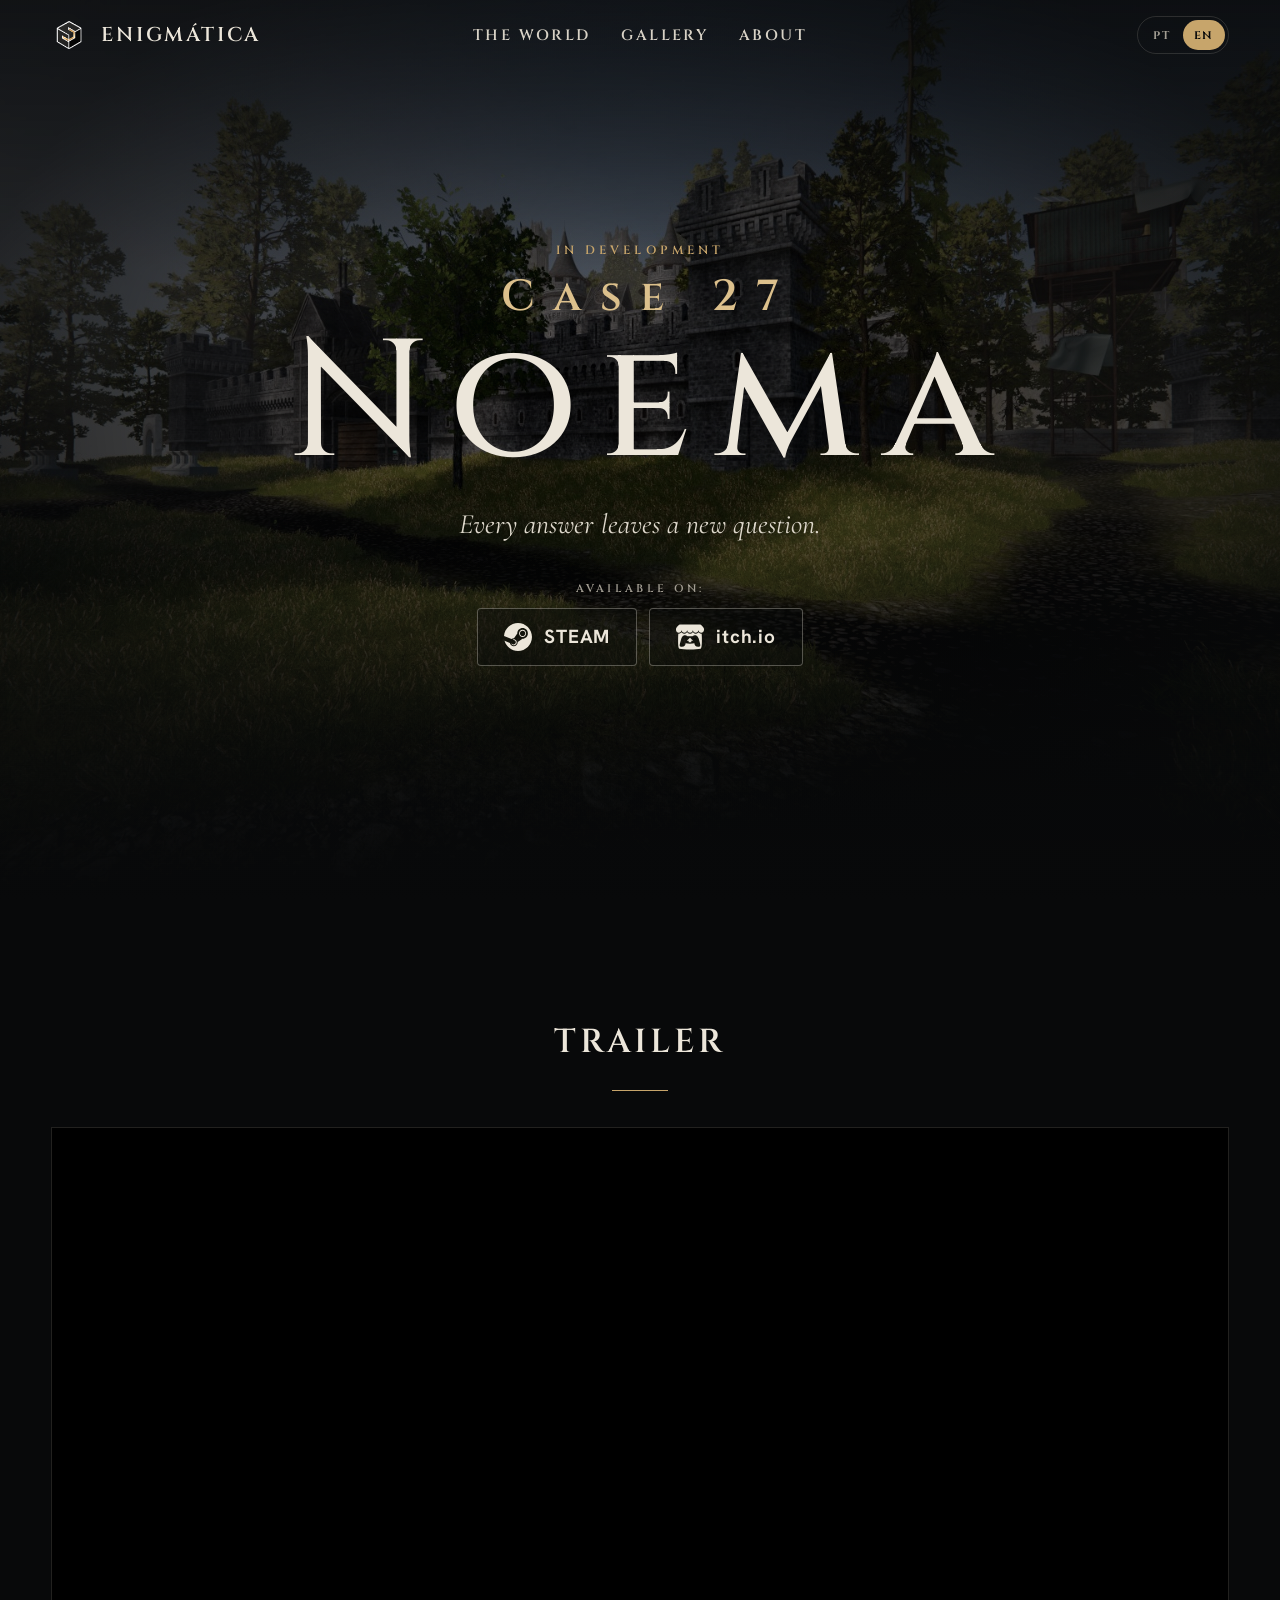
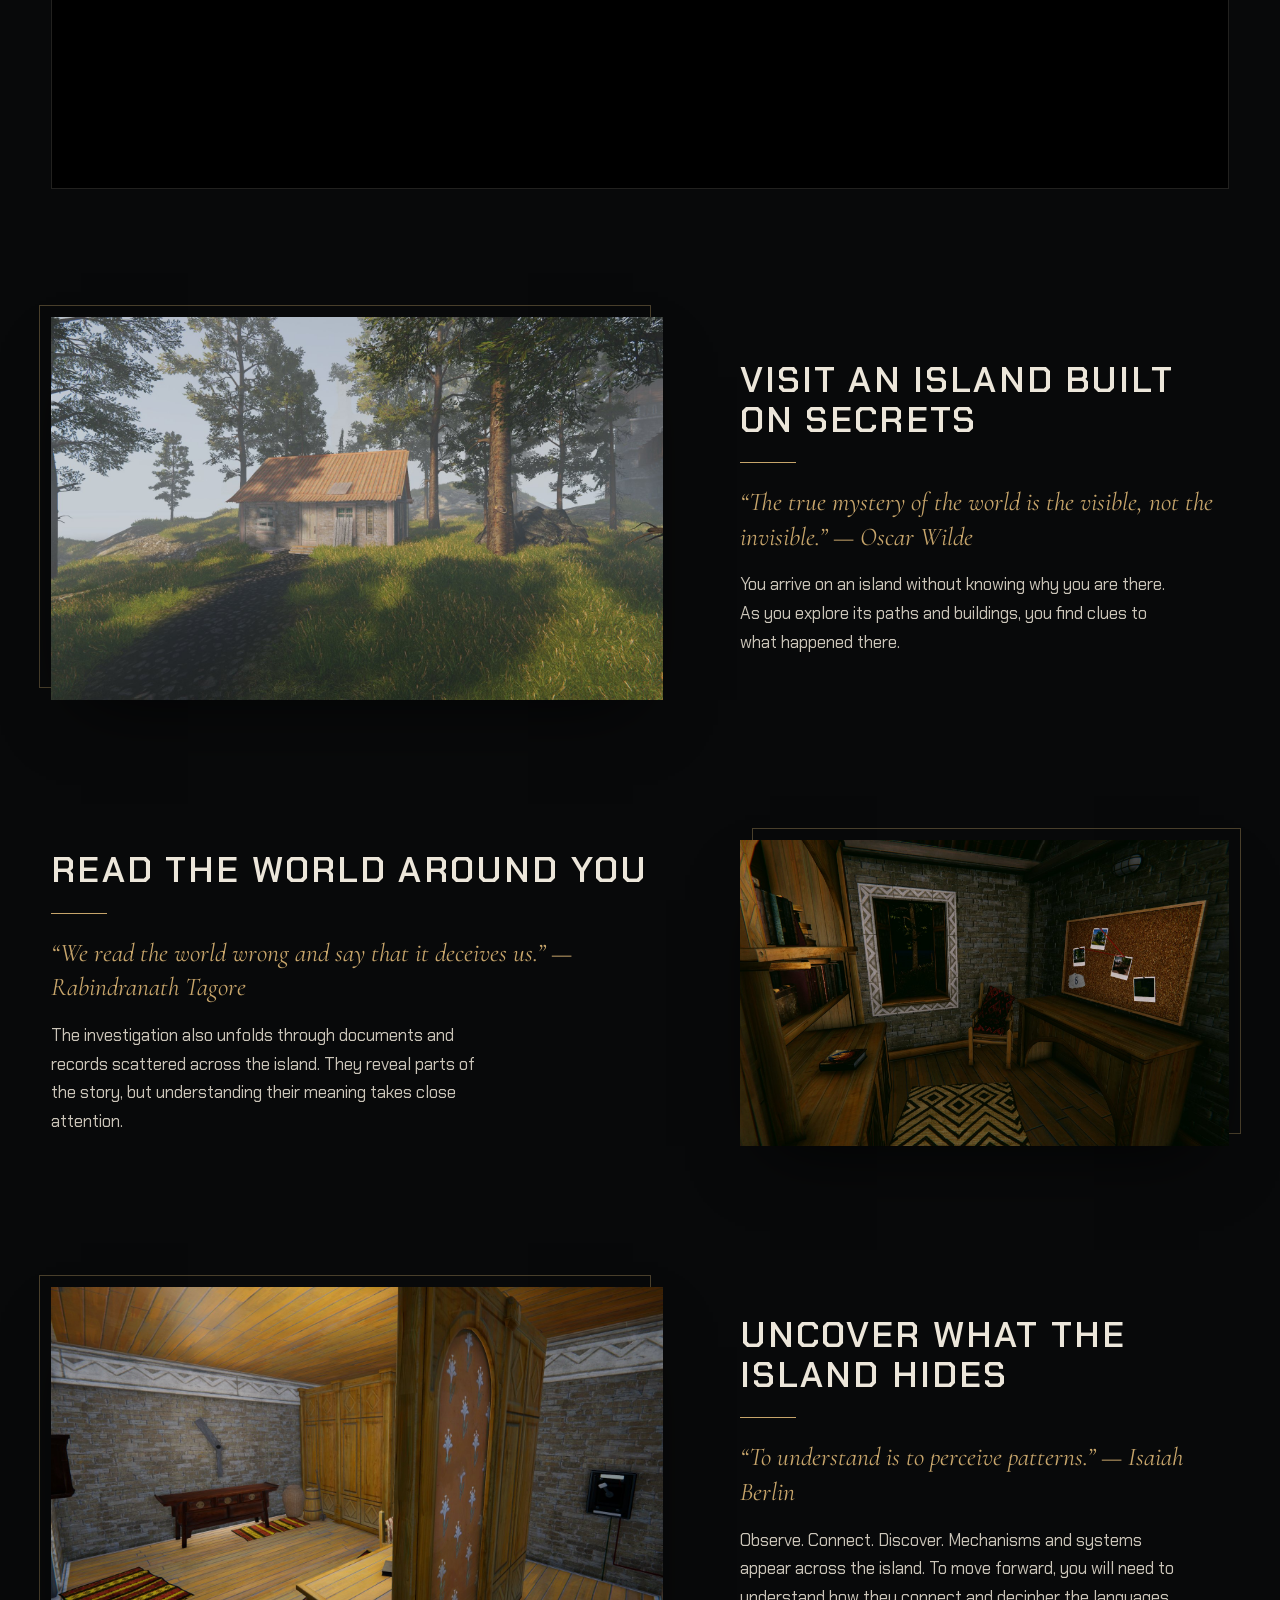
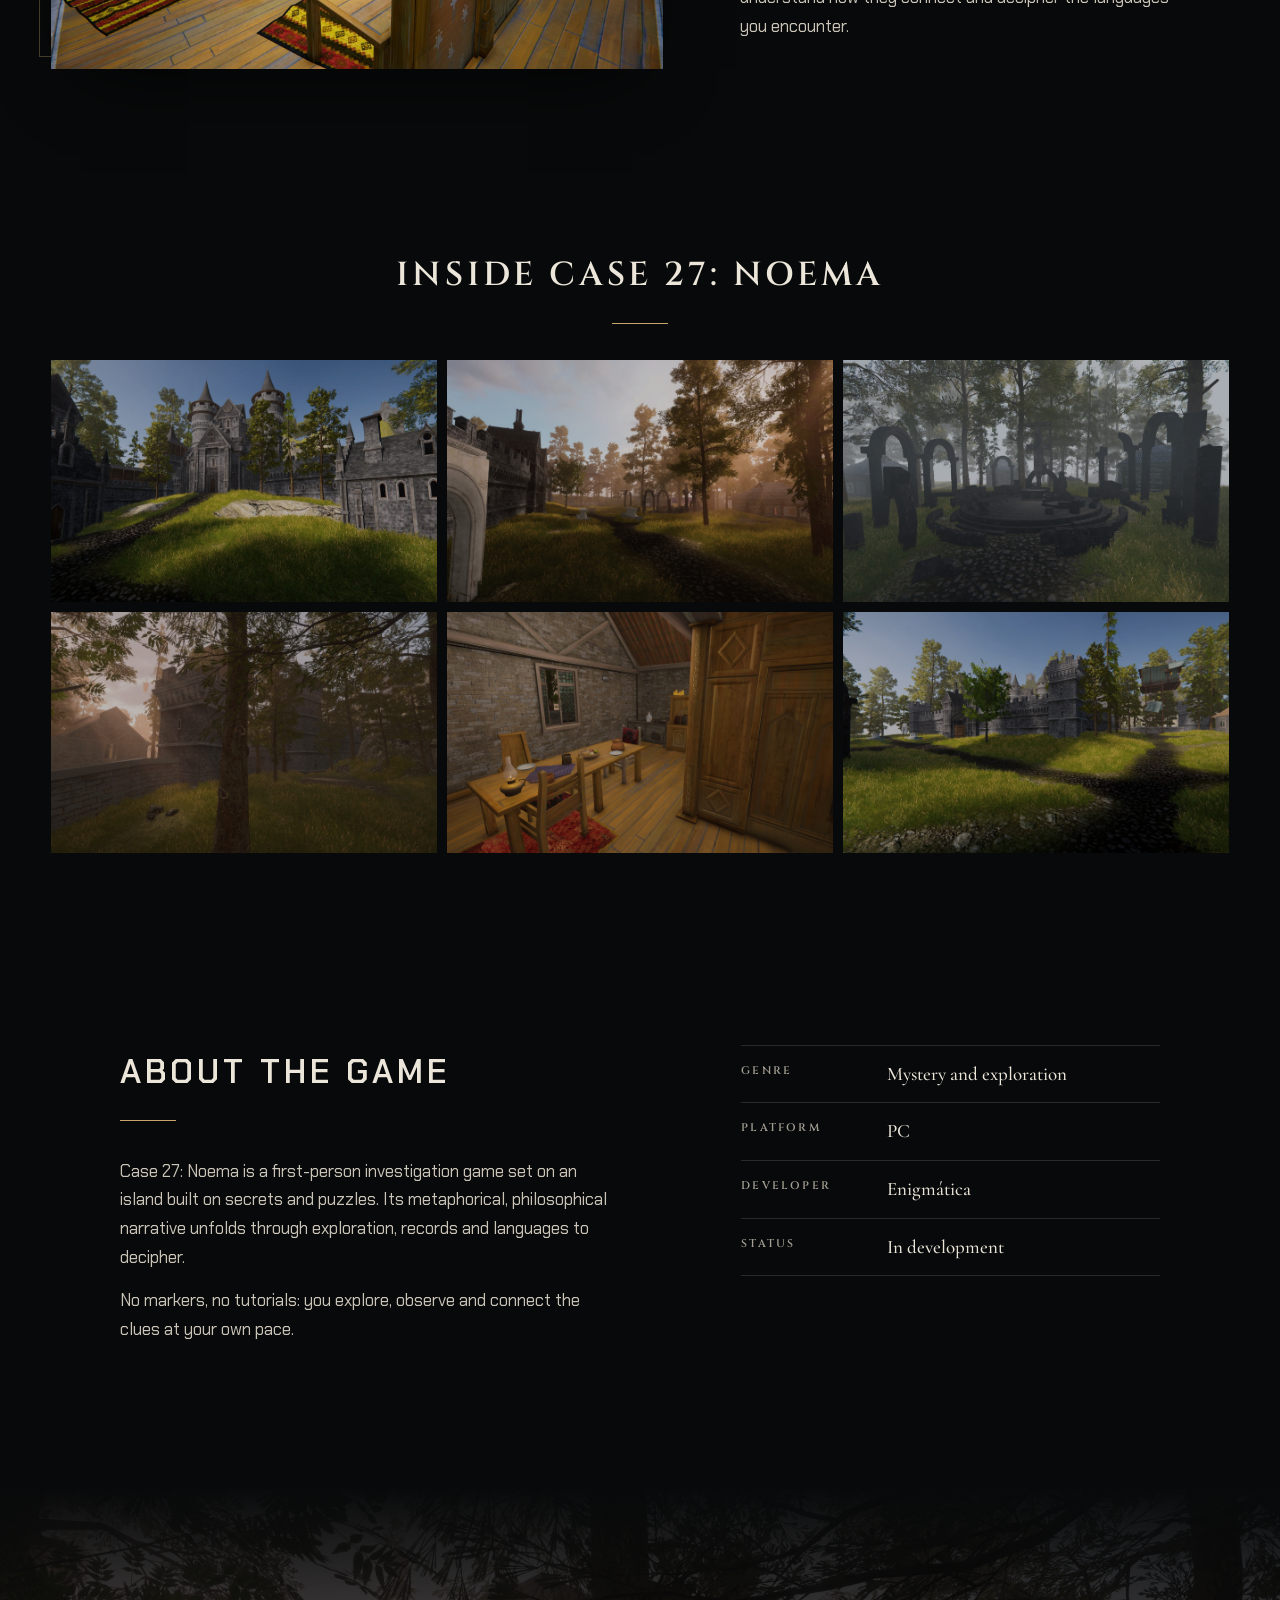
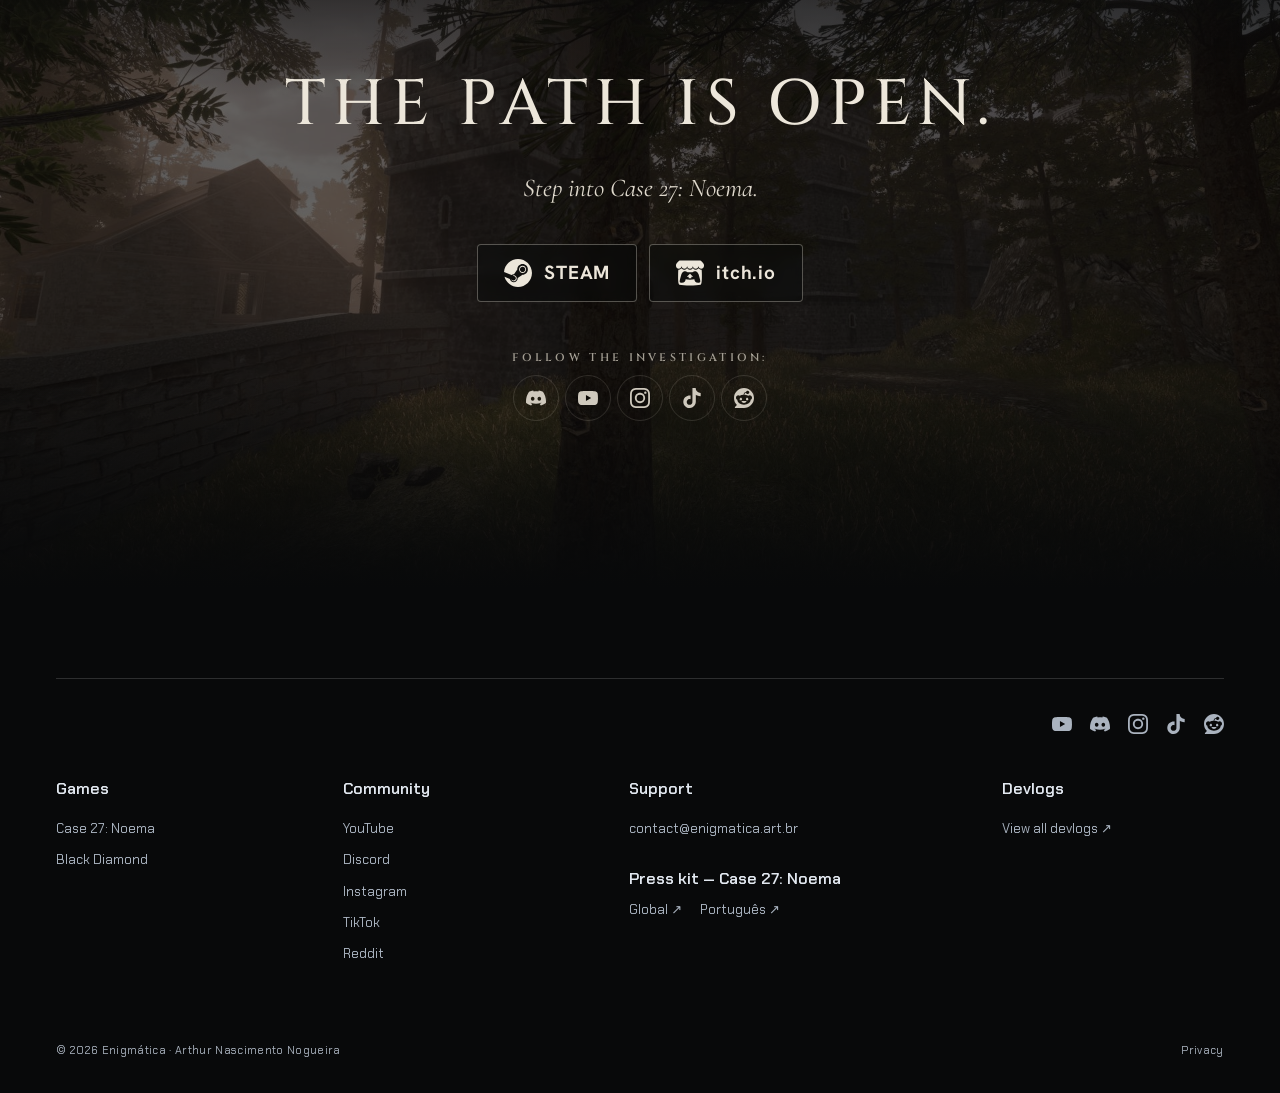
==== noema/index.html @ ac9577c6 "Restaurar citacoes de Noema e ajustar marca e topo" ====
<!doctype html>
<html lang="en">
<head>
  <meta charset="utf-8">
  <meta name="viewport" content="width=device-width, initial-scale=1">
  <meta name="theme-color" content="#08090a">
  <meta name="description" content="A first-person investigation on an island of secrets and puzzles. Explore, read records and decipher languages.">
  <meta property="og:title" content="Case 27: Noema — Enigmática">
  <meta property="og:description" content="A first-person investigation on an island of secrets and puzzles, with languages to decipher.">
  <meta property="og:image" content="https://games.enigmatica.art.br/assets/images/principal.jpg">
  <link rel="canonical" href="https://games.enigmatica.art.br/noema/">
  <link rel="icon" href="../assets/images/enigmatica-logo.png">
  <link rel="preload" href="../assets/images/principal.jpg" as="image">
  <link rel="preload" href="../assets/fonts/cinzel-latin-wght-normal.woff2" as="font" type="font/woff2" crossorigin>
  <link rel="stylesheet" href="../assets/noema.css?v=20261112">
  <title>Case 27: Noema — Enigmática</title>
  <link rel="stylesheet" href="../assets/hub-footer.css?v=20261112c">
</head>
<body>
  <a class="skip-link" href="#content" data-i18n="skip">Skip to content</a>

  <header class="site-header" data-header>
    <a class="brand" href="https://enigmatica.art.br/" aria-label="Back to the Enigmática hub" data-i18n-attr="aria-label:homeLabel">
      <img src="../assets/images/enigmatica-logo.png" alt="" width="34" height="34"><span>Enigmática</span>
    </a>
    <nav class="main-nav" aria-label="Main navigation" data-i18n-attr="aria-label:navLabel">
      <a href="#world" data-i18n="nav.world">The world</a>
      <a href="#gallery" data-i18n="nav.gallery">Gallery</a>
      <a href="#about" data-i18n="nav.about">About</a>
    </nav>
    <div class="header-right">
      
      <div class="lang" role="group" aria-label="Language" data-i18n-attr="aria-label:langGroup">
        <button type="button" data-lang="pt" aria-pressed="false" lang="pt-BR" title="Português (Brasil)">PT</button>
        <button type="button" data-lang="en" aria-pressed="true" lang="en" title="English">EN</button>
      </div>
    </div>
  </header>

  <main id="content">
    <section class="hero" aria-labelledby="game-title">
      <div class="hero-bg" aria-hidden="true"><img src="../assets/images/principal.jpg" alt=""></div>
      <div class="hero-inner">
        <p class="kicker" data-i18n="kicker">In development</p>
        <h1 id="game-title" class="logotype" aria-label="Case 27: Noema"><span class="logo-case" aria-hidden="true">Case 27</span><span class="logo-main" aria-hidden="true">Noema</span></h1>
        <p class="hero-line" data-i18n="heroLine">Every answer leaves a new question.</p>
        <div class="buy">
          <p class="buy-label" data-i18n="buyLabel">Available on:</p>
          <div class="stores"><a class="store" href="https://store.steampowered.com/app/5361160" target="_blank" rel="noreferrer" aria-label="Case 27: Noema on Steam"><svg class="ico" viewBox="0 0 24 24" aria-hidden="true"><path d="M11.979 0C5.678 0 .511 4.86.022 11.037l6.432 2.658c.545-.371 1.203-.59 1.912-.59.063 0 .125.004.188.006l2.861-4.142V8.91c0-2.495 2.028-4.524 4.524-4.524 2.494 0 4.524 2.031 4.524 4.527s-2.03 4.525-4.524 4.525h-.105l-4.076 2.911c0 .052.004.105.004.159 0 1.875-1.515 3.396-3.39 3.396-1.635 0-3.016-1.173-3.331-2.727L.436 15.27C1.862 20.307 6.486 24 11.979 24c6.627 0 11.999-5.373 11.999-12S18.605 0 11.979 0zM7.54 18.21l-1.473-.61c.262.543.714.999 1.314 1.25 1.297.539 2.793-.076 3.332-1.375.263-.63.264-1.319.005-1.949s-.75-1.121-1.377-1.383c-.624-.26-1.29-.249-1.878-.03l1.523.63c.956.4 1.409 1.5 1.009 2.455-.397.957-1.497 1.41-2.454 1.012H7.54zm11.415-9.303c0-1.662-1.353-3.015-3.015-3.015-1.665 0-3.015 1.353-3.015 3.015 0 1.665 1.35 3.015 3.015 3.015 1.663 0 3.015-1.35 3.015-3.015zm-5.273-.005c0-1.252 1.013-2.266 2.265-2.266 1.249 0 2.266 1.014 2.266 2.266 0 1.251-1.017 2.265-2.266 2.265-1.253 0-2.265-1.014-2.265-2.265z"/></svg><span class="store-name">STEAM</span></a><a class="store" href="https://enigmatica-art.itch.io/noema" target="_blank" rel="noreferrer" aria-label="Case 27: Noema on itch.io"><svg class="ico" viewBox="0 0 24 24" aria-hidden="true"><path d="M3.13 1.338C2.08 1.96.02 4.328 0 4.95v1.03c0 1.303 1.22 2.45 2.325 2.45 1.33 0 2.436-1.102 2.436-2.41 0 1.308 1.07 2.41 2.4 2.41 1.328 0 2.362-1.102 2.362-2.41 0 1.308 1.137 2.41 2.466 2.41h.024c1.33 0 2.466-1.102 2.466-2.41 0 1.308 1.034 2.41 2.363 2.41 1.33 0 2.4-1.102 2.4-2.41 0 1.308 1.106 2.41 2.435 2.41C22.78 8.43 24 7.282 24 5.98V4.95c-.02-.62-2.082-2.99-3.13-3.612-3.253-.114-5.508-.134-8.87-.133-3.362 0-7.945.053-8.87.133zm6.376 6.477a2.74 2.74 0 0 1-.468.602c-.5.49-1.19.795-1.947.795a2.786 2.786 0 0 1-1.95-.795c-.182-.178-.32-.37-.446-.59-.127.222-.303.412-.486.59a2.788 2.788 0 0 1-1.95.795c-.092 0-.187-.025-.264-.052-.107 1.113-.152 2.176-.168 2.95v.005l-.006 1.167c.02 2.334-.23 7.564 1.03 8.85 1.952.454 5.545.662 9.15.663 3.605 0 7.198-.21 9.15-.664 1.26-1.284 1.01-6.514 1.03-8.848l-.006-1.167v-.004c-.016-.775-.06-1.838-.168-2.95-.077.026-.172.052-.263.052a2.788 2.788 0 0 1-1.95-.795c-.184-.178-.36-.368-.486-.59-.127.22-.265.412-.447.59a2.786 2.786 0 0 1-1.95.794c-.76 0-1.446-.303-1.948-.793a2.74 2.74 0 0 1-.468-.602 2.738 2.738 0 0 1-.463.602 2.787 2.787 0 0 1-1.95.794h-.16a2.787 2.787 0 0 1-1.95-.793 2.738 2.738 0 0 1-.464-.602zm-2.004 2.59v.002c.795.002 1.5 0 2.373.953.687-.072 1.406-.108 2.125-.107.72 0 1.438.035 2.125.107.873-.953 1.578-.95 2.372-.953.376 0 1.876 0 2.92 2.934l1.123 4.028c.832 2.995-.266 3.068-1.636 3.07-2.03-.075-3.156-1.55-3.156-3.025-1.124.184-2.436.276-3.748.277-1.312 0-2.624-.093-3.748-.277 0 1.475-1.125 2.95-3.156 3.026-1.37-.004-2.468-.077-1.636-3.072l1.122-4.027c1.045-2.934 2.545-2.934 2.92-2.934zM12 12.714c-.002.002-2.14 1.964-2.523 2.662l1.4-.056v1.22c0 .056.56.033 1.123.007.562.026 1.124.05 1.124-.008v-1.22l1.4.055C14.138 14.677 12 12.713 12 12.713z"/></svg><span class="store-name">itch.io</span></a></div>
        </div>
      </div>
    </section>

    <section class="trailer reveal" id="trailer" aria-labelledby="trailer-title">
      <h2 id="trailer-title" class="section-title" data-i18n="trailer.title">Trailer</h2>
      <div class="trailer-frame">
        <iframe src="https://www.youtube-nocookie.com/embed/Oavc016E8pA?rel=0" title="Case 27: Noema — Trailer" loading="lazy" allow="accelerometer; autoplay; clipboard-write; encrypted-media; gyroscope; picture-in-picture; web-share" referrerpolicy="strict-origin-when-cross-origin" allowfullscreen></iframe>
      </div>
    </section>

    <section class="features" id="world" aria-label="The world" data-i18n-attr="aria-label:nav.world">
      <article class="feature reveal">
        <figure class="feature-media"><img src="../assets/images/cabana.jpg" alt="" data-i18n-attr="alt:alt.cabana" loading="lazy"></figure>
        <div class="feature-copy">
          <h2 data-i18n="f1.title">Visit an island built on secrets</h2>
          <p class="quote" data-i18n="f1.quote">“The true mystery of the world is the visible, not the invisible.” — Oscar Wilde</p>
          <p data-i18n="f1.text">You arrive on an island without knowing why you are there. As you explore its paths and buildings, you find clues to what happened there.</p>
        </div>
      </article>
      <article class="feature is-flip reveal">
        <figure class="feature-media"><img src="../assets/images/investigacao.jpg" alt="" data-i18n-attr="alt:alt.investigacao" loading="lazy"></figure>
        <div class="feature-copy">
          <h2 data-i18n="f2.title">Read the world around you</h2>
          <p class="quote" data-i18n="f2.quote">“We read the world wrong and say that it deceives us.” — Rabindranath Tagore</p>
          <p data-i18n="f2.text">The investigation also unfolds through documents and records scattered across the island. They reveal parts of the story, but understanding their meaning takes close attention.</p>
        </div>
      </article>
      <article class="feature reveal">
        <figure class="feature-media"><img src="../assets/images/mecanismo.jpg" alt="" data-i18n-attr="alt:alt.mecanismo" loading="lazy"></figure>
        <div class="feature-copy">
          <h2 data-i18n="f3.title">Uncover what the island hides</h2>
          <p class="quote" data-i18n="f3.quote">“To understand is to perceive patterns.” — Isaiah Berlin</p>
          <p data-i18n="f3.text">Observe. Connect. Discover. Mechanisms and systems appear across the island. To move forward, you will need to understand how they connect and decipher the languages you encounter.</p>
        </div>
      </article>
    </section>

    <section class="gallery reveal" id="gallery" aria-labelledby="gallery-title">
      <h2 id="gallery-title" class="section-title" data-i18n="gallery.title">Inside Case 27: Noema</h2>
      <ul class="shots"><li><button type="button" class="shot" data-full="../assets/images/castelo.jpg"><img src="../assets/images/castelo.jpg" alt="" data-i18n-attr="alt:alt.castelo" loading="lazy"></button></li><li><button type="button" class="shot" data-full="../assets/images/caminho.jpg"><img src="../assets/images/caminho.jpg" alt="" data-i18n-attr="alt:alt.caminho" loading="lazy"></button></li><li><button type="button" class="shot" data-full="../assets/images/ruinas.jpg"><img src="../assets/images/ruinas.jpg" alt="" data-i18n-attr="alt:alt.ruinas" loading="lazy"></button></li><li><button type="button" class="shot" data-full="../assets/images/torres.jpg"><img src="../assets/images/torres.jpg" alt="" data-i18n-attr="alt:alt.torres" loading="lazy"></button></li><li><button type="button" class="shot" data-full="../assets/images/interior.jpg"><img src="../assets/images/interior.jpg" alt="" data-i18n-attr="alt:alt.interior" loading="lazy"></button></li><li><button type="button" class="shot" data-full="../assets/images/principal.jpg"><img src="../assets/images/principal.jpg" alt="" data-i18n-attr="alt:alt.principal" loading="lazy"></button></li></ul>
    </section>

    <section class="about reveal" id="about" aria-labelledby="about-title">
      <div class="about-copy">
        <h2 id="about-title" class="section-title" data-i18n="about.title">About the game</h2>
        <p data-i18n="about.text1">Case 27: Noema is a first-person investigation game set on an island built on secrets and puzzles. Its metaphorical, philosophical narrative unfolds through exploration, records and languages to decipher.</p>
        <p data-i18n="about.text2">No markers, no tutorials: you explore, observe and connect the clues at your own pace.</p>
      </div>
      <dl class="facts">
        <div><dt data-i18n="facts.genre">Genre</dt><dd data-i18n="facts.genreValue">Mystery and exploration</dd></div>
        <div><dt data-i18n="facts.platform">Platform</dt><dd>PC</dd></div>
        <div><dt data-i18n="facts.developer">Developer</dt><dd>Enigmática</dd></div>
        <div><dt data-i18n="facts.status">Status</dt><dd data-i18n="kicker">In development</dd></div>
      </dl>
    </section>

    <section class="closing" aria-labelledby="closing-title">
      <div class="closing-bg" aria-hidden="true"><img src="../assets/images/torres.jpg" alt="" loading="lazy"></div>
      <div class="closing-inner reveal">
        <h2 id="closing-title" data-i18n="closing.title">The path is open.</h2>
        <p class="quote" data-i18n="closing.quote">Step into Case 27: Noema.</p>
        <div class="stores"><a class="store" href="https://store.steampowered.com/app/5361160" target="_blank" rel="noreferrer" aria-label="Case 27: Noema on Steam"><svg class="ico" viewBox="0 0 24 24" aria-hidden="true"><path d="M11.979 0C5.678 0 .511 4.86.022 11.037l6.432 2.658c.545-.371 1.203-.59 1.912-.59.063 0 .125.004.188.006l2.861-4.142V8.91c0-2.495 2.028-4.524 4.524-4.524 2.494 0 4.524 2.031 4.524 4.527s-2.03 4.525-4.524 4.525h-.105l-4.076 2.911c0 .052.004.105.004.159 0 1.875-1.515 3.396-3.39 3.396-1.635 0-3.016-1.173-3.331-2.727L.436 15.27C1.862 20.307 6.486 24 11.979 24c6.627 0 11.999-5.373 11.999-12S18.605 0 11.979 0zM7.54 18.21l-1.473-.61c.262.543.714.999 1.314 1.25 1.297.539 2.793-.076 3.332-1.375.263-.63.264-1.319.005-1.949s-.75-1.121-1.377-1.383c-.624-.26-1.29-.249-1.878-.03l1.523.63c.956.4 1.409 1.5 1.009 2.455-.397.957-1.497 1.41-2.454 1.012H7.54zm11.415-9.303c0-1.662-1.353-3.015-3.015-3.015-1.665 0-3.015 1.353-3.015 3.015 0 1.665 1.35 3.015 3.015 3.015 1.663 0 3.015-1.35 3.015-3.015zm-5.273-.005c0-1.252 1.013-2.266 2.265-2.266 1.249 0 2.266 1.014 2.266 2.266 0 1.251-1.017 2.265-2.266 2.265-1.253 0-2.265-1.014-2.265-2.265z"/></svg><span class="store-name">STEAM</span></a><a class="store" href="https://enigmatica-art.itch.io/noema" target="_blank" rel="noreferrer" aria-label="Case 27: Noema on itch.io"><svg class="ico" viewBox="0 0 24 24" aria-hidden="true"><path d="M3.13 1.338C2.08 1.96.02 4.328 0 4.95v1.03c0 1.303 1.22 2.45 2.325 2.45 1.33 0 2.436-1.102 2.436-2.41 0 1.308 1.07 2.41 2.4 2.41 1.328 0 2.362-1.102 2.362-2.41 0 1.308 1.137 2.41 2.466 2.41h.024c1.33 0 2.466-1.102 2.466-2.41 0 1.308 1.034 2.41 2.363 2.41 1.33 0 2.4-1.102 2.4-2.41 0 1.308 1.106 2.41 2.435 2.41C22.78 8.43 24 7.282 24 5.98V4.95c-.02-.62-2.082-2.99-3.13-3.612-3.253-.114-5.508-.134-8.87-.133-3.362 0-7.945.053-8.87.133zm6.376 6.477a2.74 2.74 0 0 1-.468.602c-.5.49-1.19.795-1.947.795a2.786 2.786 0 0 1-1.95-.795c-.182-.178-.32-.37-.446-.59-.127.222-.303.412-.486.59a2.788 2.788 0 0 1-1.95.795c-.092 0-.187-.025-.264-.052-.107 1.113-.152 2.176-.168 2.95v.005l-.006 1.167c.02 2.334-.23 7.564 1.03 8.85 1.952.454 5.545.662 9.15.663 3.605 0 7.198-.21 9.15-.664 1.26-1.284 1.01-6.514 1.03-8.848l-.006-1.167v-.004c-.016-.775-.06-1.838-.168-2.95-.077.026-.172.052-.263.052a2.788 2.788 0 0 1-1.95-.795c-.184-.178-.36-.368-.486-.59-.127.22-.265.412-.447.59a2.786 2.786 0 0 1-1.95.794c-.76 0-1.446-.303-1.948-.793a2.74 2.74 0 0 1-.468-.602 2.738 2.738 0 0 1-.463.602 2.787 2.787 0 0 1-1.95.794h-.16a2.787 2.787 0 0 1-1.95-.793 2.738 2.738 0 0 1-.464-.602zm-2.004 2.59v.002c.795.002 1.5 0 2.373.953.687-.072 1.406-.108 2.125-.107.72 0 1.438.035 2.125.107.873-.953 1.578-.95 2.372-.953.376 0 1.876 0 2.92 2.934l1.123 4.028c.832 2.995-.266 3.068-1.636 3.07-2.03-.075-3.156-1.55-3.156-3.025-1.124.184-2.436.276-3.748.277-1.312 0-2.624-.093-3.748-.277 0 1.475-1.125 2.95-3.156 3.026-1.37-.004-2.468-.077-1.636-3.072l1.122-4.027c1.045-2.934 2.545-2.934 2.92-2.934zM12 12.714c-.002.002-2.14 1.964-2.523 2.662l1.4-.056v1.22c0 .056.56.033 1.123.007.562.026 1.124.05 1.124-.008v-1.22l1.4.055C14.138 14.677 12 12.713 12 12.713z"/></svg><span class="store-name">itch.io</span></a></div>
        <div class="community">
          <p data-i18n="community">Follow the investigation:</p>
          <ul class="social social-big"><li><a href="https://discord.gg/URapb2bbFA" target="_blank" rel="noreferrer" aria-label="Discord" title="Discord"><svg class="ico" viewBox="0 0 24 24" aria-hidden="true"><path d="M20.317 4.3698a19.7913 19.7913 0 00-4.8851-1.5152.0741.0741 0 00-.0785.0371c-.211.3753-.4447.8648-.6083 1.2495-1.8447-.2762-3.68-.2762-5.4868 0-.1636-.3933-.4058-.8742-.6177-1.2495a.077.077 0 00-.0785-.037 19.7363 19.7363 0 00-4.8852 1.515.0699.0699 0 00-.0321.0277C.5334 9.0458-.319 13.5799.0992 18.0578a.0824.0824 0 00.0312.0561c2.0528 1.5076 4.0413 2.4228 5.9929 3.0294a.0777.0777 0 00.0842-.0276c.4616-.6304.8731-1.2952 1.226-1.9942a.076.076 0 00-.0416-.1057c-.6528-.2476-1.2743-.5495-1.8722-.8923a.077.077 0 01-.0076-.1277c.1258-.0943.2517-.1923.3718-.2914a.0743.0743 0 01.0776-.0105c3.9278 1.7933 8.18 1.7933 12.0614 0a.0739.0739 0 01.0785.0095c.1202.099.246.1981.3728.2924a.077.077 0 01-.0066.1276 12.2986 12.2986 0 01-1.873.8914.0766.0766 0 00-.0407.1067c.3604.698.7719 1.3628 1.225 1.9932a.076.076 0 00.0842.0286c1.961-.6067 3.9495-1.5219 6.0023-3.0294a.077.077 0 00.0313-.0552c.5004-5.177-.8382-9.6739-3.5485-13.6604a.061.061 0 00-.0312-.0286zM8.02 15.3312c-1.1825 0-2.1569-1.0857-2.1569-2.419 0-1.3332.9555-2.4189 2.157-2.4189 1.2108 0 2.1757 1.0952 2.1568 2.419 0 1.3332-.9555 2.4189-2.1569 2.4189zm7.9748 0c-1.1825 0-2.1569-1.0857-2.1569-2.419 0-1.3332.9554-2.4189 2.1569-2.4189 1.2108 0 2.1757 1.0952 2.1568 2.419 0 1.3332-.946 2.4189-2.1568 2.4189Z"/></svg></a></li><li><a href="https://www.youtube.com/@enigmatica-art" target="_blank" rel="noreferrer" aria-label="YouTube" title="YouTube"><svg class="ico" viewBox="0 0 24 24" aria-hidden="true"><path d="M23.498 6.186a3.016 3.016 0 0 0-2.122-2.136C19.505 3.545 12 3.545 12 3.545s-7.505 0-9.377.505A3.017 3.017 0 0 0 .502 6.186C0 8.07 0 12 0 12s0 3.93.502 5.814a3.016 3.016 0 0 0 2.122 2.136c1.871.505 9.376.505 9.376.505s7.505 0 9.377-.505a3.015 3.015 0 0 0 2.122-2.136C24 15.93 24 12 24 12s0-3.93-.502-5.814zM9.545 15.568V8.432L15.818 12l-6.273 3.568z"/></svg></a></li><li><a href="https://www.instagram.com/enigmatica.official/" target="_blank" rel="noreferrer" aria-label="Instagram" title="Instagram"><svg class="ico" viewBox="0 0 24 24" aria-hidden="true"><path d="M7.0301.084c-1.2768.0602-2.1487.264-2.911.5634-.7888.3075-1.4575.72-2.1228 1.3877-.6652.6677-1.075 1.3368-1.3802 2.127-.2954.7638-.4956 1.6365-.552 2.914-.0564 1.2775-.0689 1.6882-.0626 4.947.0062 3.2586.0206 3.6671.0825 4.9473.061 1.2765.264 2.1482.5635 2.9107.308.7889.72 1.4573 1.388 2.1228.6679.6655 1.3365 1.0743 2.1285 1.38.7632.295 1.6361.4961 2.9134.552 1.2773.056 1.6884.069 4.9462.0627 3.2578-.0062 3.668-.0207 4.9478-.0814 1.28-.0607 2.147-.2652 2.9098-.5633.7889-.3086 1.4578-.72 2.1228-1.3881.665-.6682 1.0745-1.3378 1.3795-2.1284.2957-.7632.4966-1.636.552-2.9124.056-1.2809.0692-1.6898.063-4.948-.0063-3.2583-.021-3.6668-.0817-4.9465-.0607-1.2797-.264-2.1487-.5633-2.9117-.3084-.7889-.72-1.4568-1.3876-2.1228C21.2982 1.33 20.628.9208 19.8378.6165 19.074.321 18.2017.1197 16.9244.0645 15.6471.0093 15.236-.005 11.977.0014 8.718.0076 8.31.0215 7.0301.0839m.1402 21.6932c-1.17-.0509-1.8053-.2453-2.2287-.408-.5606-.216-.96-.4771-1.3819-.895-.422-.4178-.6811-.8186-.9-1.378-.1644-.4234-.3624-1.058-.4171-2.228-.0595-1.2645-.072-1.6442-.079-4.848-.007-3.2037.0053-3.583.0607-4.848.05-1.169.2456-1.805.408-2.2282.216-.5613.4762-.96.895-1.3816.4188-.4217.8184-.6814 1.3783-.9003.423-.1651 1.0575-.3614 2.227-.4171 1.2655-.06 1.6447-.072 4.848-.079 3.2033-.007 3.5835.005 4.8495.0608 1.169.0508 1.8053.2445 2.228.408.5608.216.96.4754 1.3816.895.4217.4194.6816.8176.9005 1.3787.1653.4217.3617 1.056.4169 2.2263.0602 1.2655.0739 1.645.0796 4.848.0058 3.203-.0055 3.5834-.061 4.848-.051 1.17-.245 1.8055-.408 2.2294-.216.5604-.4763.96-.8954 1.3814-.419.4215-.8181.6811-1.3783.9-.4224.1649-1.0577.3617-2.2262.4174-1.2656.0595-1.6448.072-4.8493.079-3.2045.007-3.5825-.006-4.848-.0608M16.953 5.5864A1.44 1.44 0 1 0 18.39 4.144a1.44 1.44 0 0 0-1.437 1.4424M5.8385 12.012c.0067 3.4032 2.7706 6.1557 6.173 6.1493 3.4026-.0065 6.157-2.7701 6.1506-6.1733-.0065-3.4032-2.771-6.1565-6.174-6.1498-3.403.0067-6.156 2.771-6.1496 6.1738M8 12.0077a4 4 0 1 1 4.008 3.9921A3.9996 3.9996 0 0 1 8 12.0077"/></svg></a></li><li><a href="https://www.tiktok.com/@enigmatica_art" target="_blank" rel="noreferrer" aria-label="TikTok" title="TikTok"><svg class="ico" viewBox="0 0 24 24" aria-hidden="true"><path d="M12.525.02c1.31-.02 2.61-.01 3.91-.02.08 1.53.63 3.09 1.75 4.17 1.12 1.11 2.7 1.62 4.24 1.79v4.03c-1.44-.05-2.89-.35-4.2-.97-.57-.26-1.1-.59-1.62-.93-.01 2.92.01 5.84-.02 8.75-.08 1.4-.54 2.79-1.35 3.94-1.31 1.92-3.58 3.17-5.91 3.21-1.43.08-2.86-.31-4.08-1.03-2.02-1.19-3.44-3.37-3.65-5.71-.02-.5-.03-1-.01-1.49.18-1.9 1.12-3.72 2.58-4.96 1.66-1.44 3.98-2.13 6.15-1.72.02 1.48-.04 2.96-.04 4.44-.99-.32-2.15-.23-3.02.37-.63.41-1.11 1.04-1.36 1.75-.21.51-.15 1.07-.14 1.61.24 1.64 1.82 3.02 3.5 2.87 1.12-.01 2.19-.66 2.77-1.61.19-.33.4-.67.41-1.06.1-1.79.06-3.57.07-5.36.01-4.03-.01-8.05.02-12.07z"/></svg></a></li><li><a href="https://www.reddit.com/user/Enigmatica-Art/" target="_blank" rel="noreferrer" aria-label="Reddit" title="Reddit"><svg class="ico" viewBox="0 0 24 24" aria-hidden="true"><path d="M12 0C5.373 0 0 5.373 0 12c0 3.314 1.343 6.314 3.515 8.485l-2.286 2.286C.775 23.225 1.097 24 1.738 24H12c6.627 0 12-5.373 12-12S18.627 0 12 0Zm4.388 3.199c1.104 0 1.999.895 1.999 1.999 0 1.105-.895 2-1.999 2-.946 0-1.739-.657-1.947-1.539v.002c-1.147.162-2.032 1.15-2.032 2.341v.007c1.776.067 3.4.567 4.686 1.363.473-.363 1.064-.58 1.707-.58 1.547 0 2.802 1.254 2.802 2.802 0 1.117-.655 2.081-1.601 2.531-.088 3.256-3.637 5.876-7.997 5.876-4.361 0-7.905-2.617-7.998-5.87-.954-.447-1.614-1.415-1.614-2.538 0-1.548 1.255-2.802 2.803-2.802.645 0 1.239.218 1.712.585 1.275-.79 2.881-1.291 4.64-1.365v-.01c0-1.663 1.263-3.034 2.88-3.207.188-.911.993-1.595 1.959-1.595Zm-8.085 8.376c-.784 0-1.459.78-1.506 1.797-.047 1.016.64 1.429 1.426 1.429.786 0 1.371-.369 1.418-1.385.047-1.017-.553-1.841-1.338-1.841Zm7.406 0c-.786 0-1.385.824-1.338 1.841.047 1.017.634 1.385 1.418 1.385.785 0 1.473-.413 1.426-1.429-.046-1.017-.721-1.797-1.506-1.797Zm-3.703 4.013c-.974 0-1.907.048-2.77.135-.147.015-.241.168-.183.305.483 1.154 1.622 1.964 2.953 1.964 1.33 0 2.47-.81 2.953-1.964.057-.137-.037-.29-.184-.305-.863-.087-1.795-.135-2.769-.135Z"/></svg></a></li></ul>
        </div>
      </div>
    </section>
  </main>

  <footer class="foot expanded-foot enigmatica-footer" id="contact">
    <ul class="socials"><li><a href="https://www.youtube.com/@enigmatica-art" target="_blank" rel="noopener noreferrer" aria-label="YouTube" title="YouTube"><svg class="ic" viewBox="0 0 24 24" aria-hidden="true"><path d="M23.498 6.186a3.016 3.016 0 0 0-2.122-2.136C19.505 3.545 12 3.545 12 3.545s-7.505 0-9.377.505A3.017 3.017 0 0 0 .502 6.186C0 8.07 0 12 0 12s0 3.93.502 5.814a3.016 3.016 0 0 0 2.122 2.136c1.871.505 9.376.505 9.376.505s7.505 0 9.377-.505a3.015 3.015 0 0 0 2.122-2.136C24 15.93 24 12 24 12s0-3.93-.502-5.814zM9.545 15.568V8.432L15.818 12l-6.273 3.568z"/></svg></a></li><li><a href="https://discord.gg/URapb2bbFA" target="_blank" rel="noopener noreferrer" aria-label="Discord" title="Discord"><svg class="ic" viewBox="0 0 24 24" aria-hidden="true"><path d="M20.317 4.3698a19.7913 19.7913 0 00-4.8851-1.5152.0741.0741 0 00-.0785.0371c-.211.3753-.4447.8648-.6083 1.2495-1.8447-.2762-3.68-.2762-5.4868 0-.1636-.3933-.4058-.8742-.6177-1.2495a.077.077 0 00-.0785-.037 19.7363 19.7363 0 00-4.8852 1.515.0699.0699 0 00-.0321.0277C.5334 9.0458-.319 13.5799.0992 18.0578a.0824.0824 0 00.0312.0561c2.0528 1.5076 4.0413 2.4228 5.9929 3.0294a.0777.0777 0 00.0842-.0276c.4616-.6304.8731-1.2952 1.226-1.9942a.076.076 0 00-.0416-.1057c-.6528-.2476-1.2743-.5495-1.8722-.8923a.077.077 0 01-.0076-.1277c.1258-.0943.2517-.1923.3718-.2914a.0743.0743 0 01.0776-.0105c3.9278 1.7933 8.18 1.7933 12.0614 0a.0739.0739 0 01.0785.0095c.1202.099.246.1981.3728.2924a.077.077 0 01-.0066.1276 12.2986 12.2986 0 01-1.873.8914.0766.0766 0 00-.0407.1067c.3604.698.7719 1.3628 1.225 1.9932a.076.076 0 00.0842.0286c1.961-.6067 3.9495-1.5219 6.0023-3.0294a.077.077 0 00.0313-.0552c.5004-5.177-.8382-9.6739-3.5485-13.6604a.061.061 0 00-.0312-.0286zM8.02 15.3312c-1.1825 0-2.1569-1.0857-2.1569-2.419 0-1.3332.9555-2.4189 2.157-2.4189 1.2108 0 2.1757 1.0952 2.1568 2.419 0 1.3332-.9555 2.4189-2.1569 2.4189zm7.9748 0c-1.1825 0-2.1569-1.0857-2.1569-2.419 0-1.3332.9554-2.4189 2.1569-2.4189 1.2108 0 2.1757 1.0952 2.1568 2.419 0 1.3332-.946 2.4189-2.1568 2.4189Z"/></svg></a></li><li><a href="https://www.instagram.com/enigmatica.official/" target="_blank" rel="noopener noreferrer" aria-label="Instagram" title="Instagram"><svg class="ic" viewBox="0 0 24 24" aria-hidden="true"><path d="M7.0301.084c-1.2768.0602-2.1487.264-2.911.5634-.7888.3075-1.4575.72-2.1228 1.3877-.6652.6677-1.075 1.3368-1.3802 2.127-.2954.7638-.4956 1.6365-.552 2.914-.0564 1.2775-.0689 1.6882-.0626 4.947.0062 3.2586.0206 3.6671.0825 4.9473.061 1.2765.264 2.1482.5635 2.9107.308.7889.72 1.4573 1.388 2.1228.6679.6655 1.3365 1.0743 2.1285 1.38.7632.295 1.6361.4961 2.9134.552 1.2773.056 1.6884.069 4.9462.0627 3.2578-.0062 3.668-.0207 4.9478-.0814 1.28-.0607 2.147-.2652 2.9098-.5633.7889-.3086 1.4578-.72 2.1228-1.3881.665-.6682 1.0745-1.3378 1.3795-2.1284.2957-.7632.4966-1.636.552-2.9124.056-1.2809.0692-1.6898.063-4.948-.0063-3.2583-.021-3.6668-.0817-4.9465-.0607-1.2797-.264-2.1487-.5633-2.9117-.3084-.7889-.72-1.4568-1.3876-2.1228C21.2982 1.33 20.628.9208 19.8378.6165 19.074.321 18.2017.1197 16.9244.0645 15.6471.0093 15.236-.005 11.977.0014 8.718.0076 8.31.0215 7.0301.0839m.1402 21.6932c-1.17-.0509-1.8053-.2453-2.2287-.408-.5606-.216-.96-.4771-1.3819-.895-.422-.4178-.6811-.8186-.9-1.378-.1644-.4234-.3624-1.058-.4171-2.228-.0595-1.2645-.072-1.6442-.079-4.848-.007-3.2037.0053-3.583.0607-4.848.05-1.169.2456-1.805.408-2.2282.216-.5613.4762-.96.895-1.3816.4188-.4217.8184-.6814 1.3783-.9003.423-.1651 1.0575-.3614 2.227-.4171 1.2655-.06 1.6447-.072 4.848-.079 3.2033-.007 3.5835.005 4.8495.0608 1.169.0508 1.8053.2445 2.228.408.5608.216.96.4754 1.3816.895.4217.4194.6816.8176.9005 1.3787.1653.4217.3617 1.056.4169 2.2263.0602 1.2655.0739 1.645.0796 4.848.0058 3.203-.0055 3.5834-.061 4.848-.051 1.17-.245 1.8055-.408 2.2294-.216.5604-.4763.96-.8954 1.3814-.419.4215-.8181.6811-1.3783.9-.4224.1649-1.0577.3617-2.2262.4174-1.2656.0595-1.6448.072-4.8493.079-3.2045.007-3.5825-.006-4.848-.0608M16.953 5.5864A1.44 1.44 0 1 0 18.39 4.144a1.44 1.44 0 0 0-1.437 1.4424M5.8385 12.012c.0067 3.4032 2.7706 6.1557 6.173 6.1493 3.4026-.0065 6.157-2.7701 6.1506-6.1733-.0065-3.4032-2.771-6.1565-6.174-6.1498-3.403.0067-6.156 2.771-6.1496 6.1738M8 12.0077a4 4 0 1 1 4.008 3.9921A3.9996 3.9996 0 0 1 8 12.0077"/></svg></a></li><li><a href="https://www.tiktok.com/@enigmatica_art" target="_blank" rel="noopener noreferrer" aria-label="TikTok" title="TikTok"><svg class="ic" viewBox="0 0 24 24" aria-hidden="true"><path d="M12.525.02c1.31-.02 2.61-.01 3.91-.02.08 1.53.63 3.09 1.75 4.17 1.12 1.11 2.7 1.62 4.24 1.79v4.03c-1.44-.05-2.89-.35-4.2-.97-.57-.26-1.1-.59-1.62-.93-.01 2.92.01 5.84-.02 8.75-.08 1.4-.54 2.79-1.35 3.94-1.31 1.92-3.58 3.17-5.91 3.21-1.43.08-2.86-.31-4.08-1.03-2.02-1.19-3.44-3.37-3.65-5.71-.02-.5-.03-1-.01-1.49.18-1.9 1.12-3.72 2.58-4.96 1.66-1.44 3.98-2.13 6.15-1.72.02 1.48-.04 2.96-.04 4.44-.99-.32-2.15-.23-3.02.37-.63.41-1.11 1.04-1.36 1.75-.21.51-.15 1.07-.14 1.61.24 1.64 1.82 3.02 3.5 2.87 1.12-.01 2.19-.66 2.77-1.61.19-.33.4-.67.41-1.06.1-1.79.06-3.57.07-5.36.01-4.03-.01-8.05.02-12.07z"/></svg></a></li><li><a href="https://www.reddit.com/user/Enigmatica-Art/" target="_blank" rel="noopener noreferrer" aria-label="Reddit" title="Reddit"><svg class="ic" viewBox="0 0 24 24" aria-hidden="true"><path d="M12 0C5.373 0 0 5.373 0 12c0 3.314 1.343 6.314 3.515 8.485l-2.286 2.286C.775 23.225 1.097 24 1.738 24H12c6.627 0 12-5.373 12-12S18.627 0 12 0Zm4.388 3.199c1.104 0 1.999.895 1.999 1.999 0 1.105-.895 2-1.999 2-.946 0-1.739-.657-1.947-1.539v.002c-1.147.162-2.032 1.15-2.032 2.341v.007c1.776.067 3.4.567 4.686 1.363.473-.363 1.064-.58 1.707-.58 1.547 0 2.802 1.254 2.802 2.802 0 1.117-.655 2.081-1.601 2.531-.088 3.256-3.637 5.876-7.997 5.876-4.361 0-7.905-2.617-7.998-5.87-.954-.447-1.614-1.415-1.614-2.538 0-1.548 1.255-2.802 2.803-2.802.645 0 1.239.218 1.712.585 1.275-.79 2.881-1.291 4.64-1.365v-.01c0-1.663 1.263-3.034 2.88-3.207.188-.911.993-1.595 1.959-1.595Zm-8.085 8.376c-.784 0-1.459.78-1.506 1.797-.047 1.016.64 1.429 1.426 1.429.786 0 1.371-.369 1.418-1.385.047-1.017-.553-1.841-1.338-1.841Zm7.406 0c-.786 0-1.385.824-1.338 1.841.047 1.017.634 1.385 1.418 1.385.785 0 1.473-.413 1.426-1.429-.046-1.017-.721-1.797-1.506-1.797Zm-3.703 4.013c-.974 0-1.907.048-2.77.135-.147.015-.241.168-.183.305.483 1.154 1.622 1.964 2.953 1.964 1.33 0 2.47-.81 2.953-1.964.057-.137-.037-.29-.184-.305-.863-.087-1.795-.135-2.769-.135Z"/></svg></a></li></ul>
    <div class="footer-links">
      <div><h2 data-i18n="shared.games">Games</h2><a href="https://games.enigmatica.art.br/noema/">Case 27: Noema</a><a href="https://blackdiamond.enigmatica.art.br/">Black Diamond</a></div>
      <div><h2 data-i18n="shared.community">Community</h2><a href="https://www.youtube.com/@enigmatica-art" target="_blank" rel="noopener">YouTube</a><a href="https://discord.gg/URapb2bbFA" target="_blank" rel="noopener">Discord</a><a href="https://www.instagram.com/enigmatica.official/" target="_blank" rel="noopener">Instagram</a><a href="https://www.tiktok.com/@enigmatica_art" target="_blank" rel="noopener">TikTok</a><a href="https://www.reddit.com/user/Enigmatica-Art/" target="_blank" rel="noopener">Reddit</a></div>
      <div><h2 data-i18n="shared.support">Support</h2><a class="footer-email" href="mailto:contact@enigmatica.art.br">contact@enigmatica.art.br</a><section class="footer-press" aria-labelledby="footer-press-title"><h2 id="footer-press-title">Press kit — Case 27: Noema</h2><div class="press-links"><a href="https://drive.google.com/drive/folders/1V5Z4pFhVvKewbMiXTl9WNj2BzQwZuZ95?usp=sharing" target="_blank" rel="noopener noreferrer" aria-label="Case 27: Noema — Press kit (Global)">Global ↗</a><a href="https://drive.google.com/drive/folders/19brO-UrrowdczG1I1jmsIwaA9BYUw7GV?usp=sharing" target="_blank" rel="noopener noreferrer" lang="pt-BR" aria-label="Case 27: Noema — Press kit (Português)">Português ↗</a></div></section></div>
      <div><h2 data-i18n="shared.devlogs">Devlogs</h2><a href="https://enigmatica.art.br/devlogs.html" data-i18n="shared.all">View all devlogs ↗</a></div>
    </div>
    <div class="footer-bottom"><span>© <span id="year">2026</span> Enigmática · Arthur Nascimento Nogueira</span><a href="https://enigmatica.art.br/privacidade.html" data-i18n="shared.privacy">Privacy</a></div>
  </footer>

  <dialog class="lightbox" data-lightbox aria-label="Image" data-i18n-attr="aria-label:lightbox">
    <img alt="">
    <button type="button" class="lb-close" aria-label="Close" data-i18n-attr="aria-label:close">×</button>
  </dialog>

  <script src="../assets/noema-i18n.js?v=20261112"></script>
  <script src="../assets/i18n.js?v=20261112"></script>
  <script src="../assets/hub-footer.js?v=20261112"></script>
  <script src="../assets/noema.js?v=20261112"></script>
</body>
</html>
---- assets/noema.css ----
@font-face { font-family: 'Cinzel'; src: url('fonts/cinzel-latin-wght-normal.woff2') format('woff2-variations'); font-weight: 400 900; font-display: swap; }
@font-face { font-family: 'Cormorant'; src: url('fonts/cormorant-garamond-latin-500-normal.woff2') format('woff2'); font-weight: 500; font-display: swap; }
@font-face { font-family: 'Cormorant'; src: url('fonts/cormorant-garamond-latin-400-italic.woff2') format('woff2'); font-weight: 400; font-style: italic; font-display: swap; }
@font-face { font-family: 'Hanken'; src: url('fonts/hanken-grotesk-latin-wght-normal.woff2') format('woff2-variations'); font-weight: 100 900; font-display: swap; }

:root {
  color-scheme: dark;
  --ink: #08090a;
  --ink-2: #101213;
  --bone: #ece6da;
  --muted: #a39e93;
  --gold: #c7a56b;
  --gold-soft: rgba(199, 165, 107, .35);
  --line: rgba(236, 230, 218, .14);
  --gut: clamp(18px, 4vw, 64px);
  --wide: 1240px;
}

* { box-sizing: border-box; }
html { background: var(--ink); scroll-behavior: smooth; }
body {
  margin: 0;
  overflow-x: hidden;
  background: var(--ink);
  color: var(--bone);
  font: 500 19px/1.65 'Cormorant', Georgia, serif;
  -webkit-font-smoothing: antialiased;
}
img { display: block; max-width: 100%; }
a { color: inherit; }
h1, h2, h3 { margin: 0; font-family: 'Cinzel', serif; font-weight: 600; }
:focus-visible { outline: 2px solid var(--gold); outline-offset: 3px; }
.skip-link { position: fixed; z-index: 100; top: 12px; left: 12px; padding: 10px 14px; background: var(--bone); color: var(--ink); transform: translateY(-160%); font: 600 14px 'Hanken', sans-serif; }
.skip-link:focus { transform: none; }

/* ---------- cabeçalho ---------- */
.site-header {
  position: fixed; z-index: 40; inset: 0 0 auto;
  display: grid; grid-template-columns: 1fr auto 1fr; align-items: center; gap: 28px;
  padding: 16px var(--gut);
  transition: background .4s ease, border-color .4s ease;
  border-bottom: 1px solid transparent;
}
.site-header.is-scrolled { background: rgba(8, 9, 10, .88); backdrop-filter: blur(12px); -webkit-backdrop-filter: blur(12px); border-color: var(--line); }
.brand { display: inline-flex; align-items: center; gap: 10px; text-decoration: none; font: 600 13px/1 'Cinzel', serif; letter-spacing: .14em; text-transform: uppercase; }
.brand img { width: 34px; height: 34px; }
.main-nav { display: flex; justify-content: center; gap: clamp(18px, 2.4vw, 36px); }
.main-nav a { position: relative; text-decoration: none; font: 600 12px/1 'Cinzel', serif; letter-spacing: .16em; text-transform: uppercase; color: #d8d2c6; padding: 6px 0; }
.main-nav a::after { content: ""; position: absolute; left: 0; right: 100%; bottom: 0; height: 1px; background: var(--gold); transition: right .3s ease; }
.main-nav a:hover::after { right: 0; }
.header-right { justify-self: end; display: flex; align-items: center; gap: 20px; }

.social { list-style: none; margin: 0; padding: 0; display: flex; gap: 6px; }
.social a { display: grid; place-items: center; width: 34px; height: 34px; color: #cfc9bd; border-radius: 50%; transition: color .25s, background .25s; }
.social a:hover { color: var(--ink); background: var(--gold); }
.ico { width: 17px; height: 17px; fill: currentColor; }

.lang { display: inline-flex; padding: 3px; border: 1px solid var(--line); border-radius: 999px; }
.lang button { min-width: 42px; min-height: 30px; padding: 0 10px; border: 0; border-radius: 999px; background: transparent; color: var(--muted); font: 700 11px/1 'Cinzel', serif; letter-spacing: .12em; cursor: pointer; }
.lang button[aria-pressed="true"] { background: var(--gold); color: var(--ink); }

/* ---------- hero ---------- */
.hero { position: relative; min-height: 100svh; display: grid; place-items: center; overflow: hidden; text-align: center; }
.hero-bg { position: absolute; inset: 0; }
.hero-bg img { width: 100%; height: 100%; object-fit: cover; filter: saturate(.55) brightness(.62) contrast(1.08); animation: heroIn 2.4s cubic-bezier(.2, .7, .2, 1) both; }
.hero-bg::after { content: ""; position: absolute; inset: 0; background: radial-gradient(ellipse at 50% 45%, rgba(8, 9, 10, .1), rgba(8, 9, 10, .75) 75%), linear-gradient(180deg, rgba(8, 9, 10, .55), transparent 30%, transparent 60%, var(--ink)); }
@keyframes heroIn { from { opacity: 0; transform: scale(1.08); } to { opacity: 1; transform: scale(1); } }
.hero-inner { position: relative; z-index: 2; padding: 120px var(--gut) 110px; display: grid; justify-items: center; animation: fadeUp 1.6s .5s cubic-bezier(.2, .7, .2, 1) both; }
.kicker { margin: 0 0 22px; font: 600 12px/1 'Cinzel', serif; letter-spacing: .34em; text-transform: uppercase; color: var(--gold); }
.logotype { display: grid; justify-items: center; line-height: .9; text-shadow: 0 8px 40px rgba(0, 0, 0, .55); }
.logo-case { font-size: clamp(26px, 3.4vw, 46px); font-weight: 600; letter-spacing: .42em; margin-right: -.42em; color: #dcc08c; margin-bottom: .3em; }
.logo-main { font-size: clamp(64px, 13vw, 190px); font-weight: 500; letter-spacing: .14em; margin-right: -.14em; }
.hero-line { margin: 26px 0 40px; font: italic 400 clamp(20px, 2.2vw, 28px)/1.3 'Cormorant', serif; color: #ded8cc; }
.buy { display: grid; justify-items: center; gap: 14px; }
.buy-label { margin: 0; font: 600 11px/1 'Cinzel', serif; letter-spacing: .3em; text-transform: uppercase; color: var(--muted); }
.stores { display: flex; flex-wrap: wrap; justify-content: center; gap: 12px; }
.store {
  display: inline-flex; align-items: center; gap: 12px;
  height: 58px; padding: 0 26px;
  border: 1px solid rgba(236, 230, 218, .32); border-radius: 4px;
  background: rgba(8, 9, 10, .45); backdrop-filter: blur(6px); -webkit-backdrop-filter: blur(6px);
  color: var(--bone); text-decoration: none;
  transition: background .3s, border-color .3s, color .3s, transform .3s;
}
.store .ico { width: 28px; height: 28px; }
.store-name { font: 700 19px/1 'Hanken', sans-serif; letter-spacing: .04em; }
.store:hover { background: var(--bone); color: var(--ink); border-color: var(--bone); transform: translateY(-2px); }
.scroll-cue { position: absolute; z-index: 2; bottom: 28px; left: 50%; width: 22px; height: 36px; margin-left: -11px; border: 1px solid rgba(236, 230, 218, .45); border-radius: 12px; }
.scroll-cue span { position: absolute; left: 50%; top: 7px; width: 2px; height: 7px; margin-left: -1px; background: var(--bone); border-radius: 2px; animation: cue 1.8s ease-in-out infinite; }
@keyframes cue { 0% { opacity: 0; transform: translateY(0); } 40% { opacity: 1; } 100% { opacity: 0; transform: translateY(12px); } }
@keyframes fadeUp { from { opacity: 0; transform: translateY(24px); } to { opacity: 1; transform: none; } }

/* ---------- destaques ---------- */
.features { width: min(100% - 2 * var(--gut), var(--wide)); margin: 0 auto; padding: clamp(80px, 10vw, 150px) 0 clamp(40px, 6vw, 80px); display: grid; gap: clamp(90px, 11vw, 160px); }
.feature { display: grid; grid-template-columns: 1.25fr 1fr; align-items: center; gap: clamp(36px, 6vw, 96px); }
.feature.is-flip .feature-media { order: 2; }
.feature-media { margin: 0; position: relative; }
.feature-media::before { content: ""; position: absolute; inset: -12px 12px 12px -12px; border: 1px solid var(--gold-soft); pointer-events: none; }
.feature.is-flip .feature-media::before { inset: -12px -12px 12px 12px; }
.feature-media img { position: relative; width: 100%; aspect-ratio: 16 / 10; object-fit: cover; box-shadow: 0 30px 70px -30px rgba(0, 0, 0, .8); }
.feature-copy h2 { font-size: clamp(26px, 2.8vw, 40px); line-height: 1.12; letter-spacing: .06em; text-transform: uppercase; }
.feature-copy h2::after { content: ""; display: block; width: 56px; height: 1px; margin: 22px 0; background: var(--gold); }
.quote { margin: 0 0 16px; font: italic 400 clamp(21px, 2vw, 26px)/1.35 'Cormorant', serif; color: var(--gold); }
.feature-copy p:last-child { margin: 0; max-width: 44ch; color: #cbc5b9; }

/* ---------- galeria ---------- */
.section-title { font-size: clamp(24px, 2.6vw, 36px); letter-spacing: .12em; text-transform: uppercase; text-align: center; margin-bottom: 36px; }
.section-title::after { content: ""; display: block; width: 56px; height: 1px; margin: 20px auto 0; background: var(--gold); }
.trailer { width: min(100% - 2 * var(--gut), 1180px, (100svh - 230px) * 16 / 9); margin: 0 auto; padding: clamp(70px, 9vw, 130px) 0 0; }
.trailer-frame { position: relative; aspect-ratio: 16 / 9; border: 1px solid var(--line); background: #000; }
.trailer-frame iframe { position: absolute; inset: 0; width: 100%; height: 100%; border: 0; background: #000; color-scheme: dark; }
.gallery { width: min(100% - 2 * var(--gut), var(--wide)); margin: 0 auto; padding: clamp(60px, 8vw, 120px) 0; }
.shots { list-style: none; margin: 0; padding: 0; display: grid; grid-template-columns: repeat(3, minmax(0, 1fr)); gap: 10px; }
.shot { display: block; width: 100%; padding: 0; border: 0; background: none; cursor: zoom-in; overflow: hidden; }
.shot img { width: 100%; aspect-ratio: 16 / 10; object-fit: cover; filter: saturate(.8) brightness(.85); transition: transform 1s cubic-bezier(.2, .7, .2, 1), filter .5s; }
.shot:hover img, .shot:focus-visible img { transform: scale(1.04); filter: none; }

.lightbox { padding: 0; border: 0; background: transparent; max-width: min(92vw, 1600px); max-height: 92vh; }
.lightbox::backdrop { background: rgba(4, 5, 6, .92); }
.lightbox img { max-width: 100%; max-height: 92vh; object-fit: contain; }
.lb-close { position: fixed; top: 18px; right: 22px; width: 46px; height: 46px; border: 1px solid var(--line); border-radius: 50%; background: rgba(8, 9, 10, .6); color: var(--bone); font-size: 26px; line-height: 1; cursor: pointer; }

/* ---------- sobre ---------- */
.about { width: min(100% - 2 * var(--gut), 1040px); margin: 0 auto; padding: clamp(50px, 7vw, 110px) 0 clamp(90px, 10vw, 150px); display: grid; grid-template-columns: 1.3fr 1fr; gap: clamp(36px, 6vw, 90px); align-items: start; }
.about .section-title { text-align: left; }
.about .section-title::after { margin-left: 0; }
.about-copy p { margin: 0 0 14px; color: #cbc5b9; max-width: 50ch; }
.facts { margin: 0; border-top: 1px solid var(--line); }
.facts div { display: grid; grid-template-columns: 130px 1fr; gap: 16px; padding: 16px 0; border-bottom: 1px solid var(--line); }
.facts dt { font: 600 11px/1.6 'Cinzel', serif; letter-spacing: .2em; text-transform: uppercase; color: var(--muted); }
.facts dd { margin: 0; font-size: 19px; line-height: 1.3; }

/* ---------- fechamento ---------- */
.closing { position: relative; min-height: 78vh; display: grid; place-items: center; overflow: hidden; text-align: center; }
.closing-bg { position: absolute; inset: 0; }
.closing-bg img { width: 100%; height: 100%; object-fit: cover; filter: saturate(.5) brightness(.45); }
.closing-bg::after { content: ""; position: absolute; inset: 0; background: linear-gradient(180deg, var(--ink), transparent 30%, transparent 70%, var(--ink)); }
.closing-inner { position: relative; z-index: 2; padding: 90px var(--gut); display: grid; justify-items: center; gap: 8px; }
.closing h2 { font-size: clamp(32px, 5vw, 70px); font-weight: 500; letter-spacing: .1em; text-transform: uppercase; }
.closing .quote { margin: 4px 0 30px; color: #ded8cc; }
.community { margin-top: 42px; display: grid; justify-items: center; gap: 12px; }
.community p { margin: 0; font: 600 11px/1 'Cinzel', serif; letter-spacing: .3em; text-transform: uppercase; color: var(--muted); }
.social-big a { width: 46px; height: 46px; border: 1px solid var(--line); }
.social-big .ico { width: 20px; height: 20px; }

/* ---------- rodapé ---------- */
.site-footer { padding: 54px var(--gut) 30px; border-top: 1px solid var(--line); background: #060708; display: grid; grid-template-columns: 1fr; gap: 30px 60px; }
.foot-cols { display: flex; justify-content: flex-start; flex-wrap: wrap; gap: 30px 90px; }
.foot-cols div { display: grid; align-content: start; gap: 8px; }
.foot-cols h3 { font-size: 14px; letter-spacing: .22em; text-transform: uppercase; color: var(--gold); margin-bottom: 4px; }
.foot-cols a { text-decoration: none; color: #d8d2c6; font-size: 20px; }
.foot-cols a:hover { color: var(--bone); }
.copy { grid-column: 1 / -1; margin: 10px 0 0; padding-top: 22px; border-top: 1px solid var(--line); color: #9a958b; font: 500 14px/1.4 'Hanken', sans-serif; letter-spacing: .08em; }

/* ---------- entradas ---------- */
.reveal { opacity: 0; transform: translateY(30px); transition: opacity 1.1s ease, transform 1.1s cubic-bezier(.2, .7, .2, 1); }
.reveal.is-in { opacity: 1; transform: none; }

/* ---------- responsivo ---------- */
@media (max-width: 980px) {
  .main-nav { display: none; }
  .site-header { grid-template-columns: 1fr auto; }
  .social-top { display: none; }
  .feature, .feature.is-flip { grid-template-columns: 1fr; }
  .feature.is-flip .feature-media { order: 0; }
  .about { grid-template-columns: 1fr; }
}
@media (max-width: 640px) {
  body { font-size: 18px; }
  .brand span { display: none; }
  .shots { grid-template-columns: 1fr 1fr; }
  .store { height: 52px; padding: 0 20px; }
  .facts div { grid-template-columns: 110px 1fr; }
  .site-footer { grid-template-columns: 1fr; }
  .foot-cols { justify-content: flex-start; gap: 26px 44px; }
}
@media (prefers-reduced-motion: reduce) {
  html { scroll-behavior: auto; }
  *, *::before, *::after { animation: none !important; transition: none !important; }
  .reveal { opacity: 1; transform: none; }
}
---- assets/hub-footer.css ----
@font-face{font-family:Chakra;src:url('fonts/chakra-petch-latin-400-normal.woff2') format('woff2');font-weight:400;font-display:swap}
@font-face{font-family:Chakra;src:url('fonts/chakra-petch-latin-600-normal.woff2') format('woff2');font-weight:600;font-display:swap}
.feature-copy h2,.feature-copy p:not(.quote),.about-copy h2,.about-copy p{font-family:Chakra,system-ui,sans-serif}
.feature-copy p:not(.quote),.about-copy p{font-size:17px;line-height:1.7;font-weight:400}
.enigmatica-footer{box-sizing:border-box;width:min(100% - 2 * clamp(20px,4.4vw,64px),1280px);margin:clamp(50px,7vw,90px) auto 0;padding:35px 0 34px;border-top:1px solid rgba(233,237,242,.16);font:400 17px/1.55 Chakra,system-ui,sans-serif;color:#aab3bf;letter-spacing:0;text-transform:none;display:block}
.enigmatica-footer ul{list-style:none;margin:0;padding:0}.enigmatica-footer .socials{display:flex;align-items:center;justify-content:flex-end;gap:18px;padding-bottom:8px;border:0}.enigmatica-footer .socials a{display:flex;align-items:center;color:#aab3bf}.enigmatica-footer .ic{width:20px;height:20px;fill:currentColor;flex:none}
.enigmatica-footer .footer-links{display:grid;grid-template-columns:1fr 1fr 1.35fr .9fr;gap:40px;padding:35px 0 45px}.enigmatica-footer .footer-links h2{font:600 16px/1.55 Chakra,system-ui,sans-serif;letter-spacing:0;text-transform:none;color:#e1e7ef;margin:0 0 18px}.enigmatica-footer .footer-links a{display:block;font:400 13px/1.55 Chakra,system-ui,sans-serif;color:#aab4c1;margin:11px 0;overflow-wrap:anywhere;text-decoration:none}.enigmatica-footer a:hover{color:#ff5a3c}.enigmatica-footer .footer-bottom{display:flex;justify-content:space-between;gap:25px;border:0;padding-top:22px;font-size:11px;letter-spacing:.03em}.enigmatica-footer .footer-bottom a{color:inherit;text-decoration:none}
.lb-close{display:grid;place-items:center;transform:none;rotate:none;line-height:1}.lb-close svg{width:22px;height:22px;stroke:currentColor;stroke-width:2;fill:none;stroke-linecap:round}
@media(max-width:1000px){.enigmatica-footer .footer-links{grid-template-columns:1fr 1fr;gap:30px}}
@media(max-width:640px){.enigmatica-footer .footer-links{gap:25px 20px}.enigmatica-footer .footer-links h2{font-size:15px}.enigmatica-footer .footer-links a{font-size:12px}.enigmatica-footer .socials{justify-content:flex-start}.enigmatica-footer .footer-bottom{font-size:10px;line-height:1.8}.enigmatica-footer .footer-email{font-size:11px}}

.enigmatica-footer .footer-press{margin-top:28px}.enigmatica-footer .footer-links .footer-press h2{margin:0 0 8px}.enigmatica-footer .footer-links .press-game{margin:0 0 12px;font-size:12px;line-height:1.5;color:#aab4c1}.enigmatica-footer .footer-links .press-links{display:flex;flex-wrap:wrap;gap:10px 18px}.enigmatica-footer .footer-links .press-links a{margin:0}

/* Alinha apenas as medidas da marca e dos textos do menu; preserva Cinzel e os botões. */
.site-header .brand{font-size:20px;line-height:1.1;gap:14px}.site-header .brand img{width:36px;height:36px}.site-header .main-nav a{font-size:15px}
@media(max-width:1000px){.site-header .brand{font-size:16px;gap:10px}.site-header .brand img{width:30px;height:30px}.site-header .main-nav a{font-size:12px}}
@media(max-width:640px){.site-header .brand span{display:inline}}
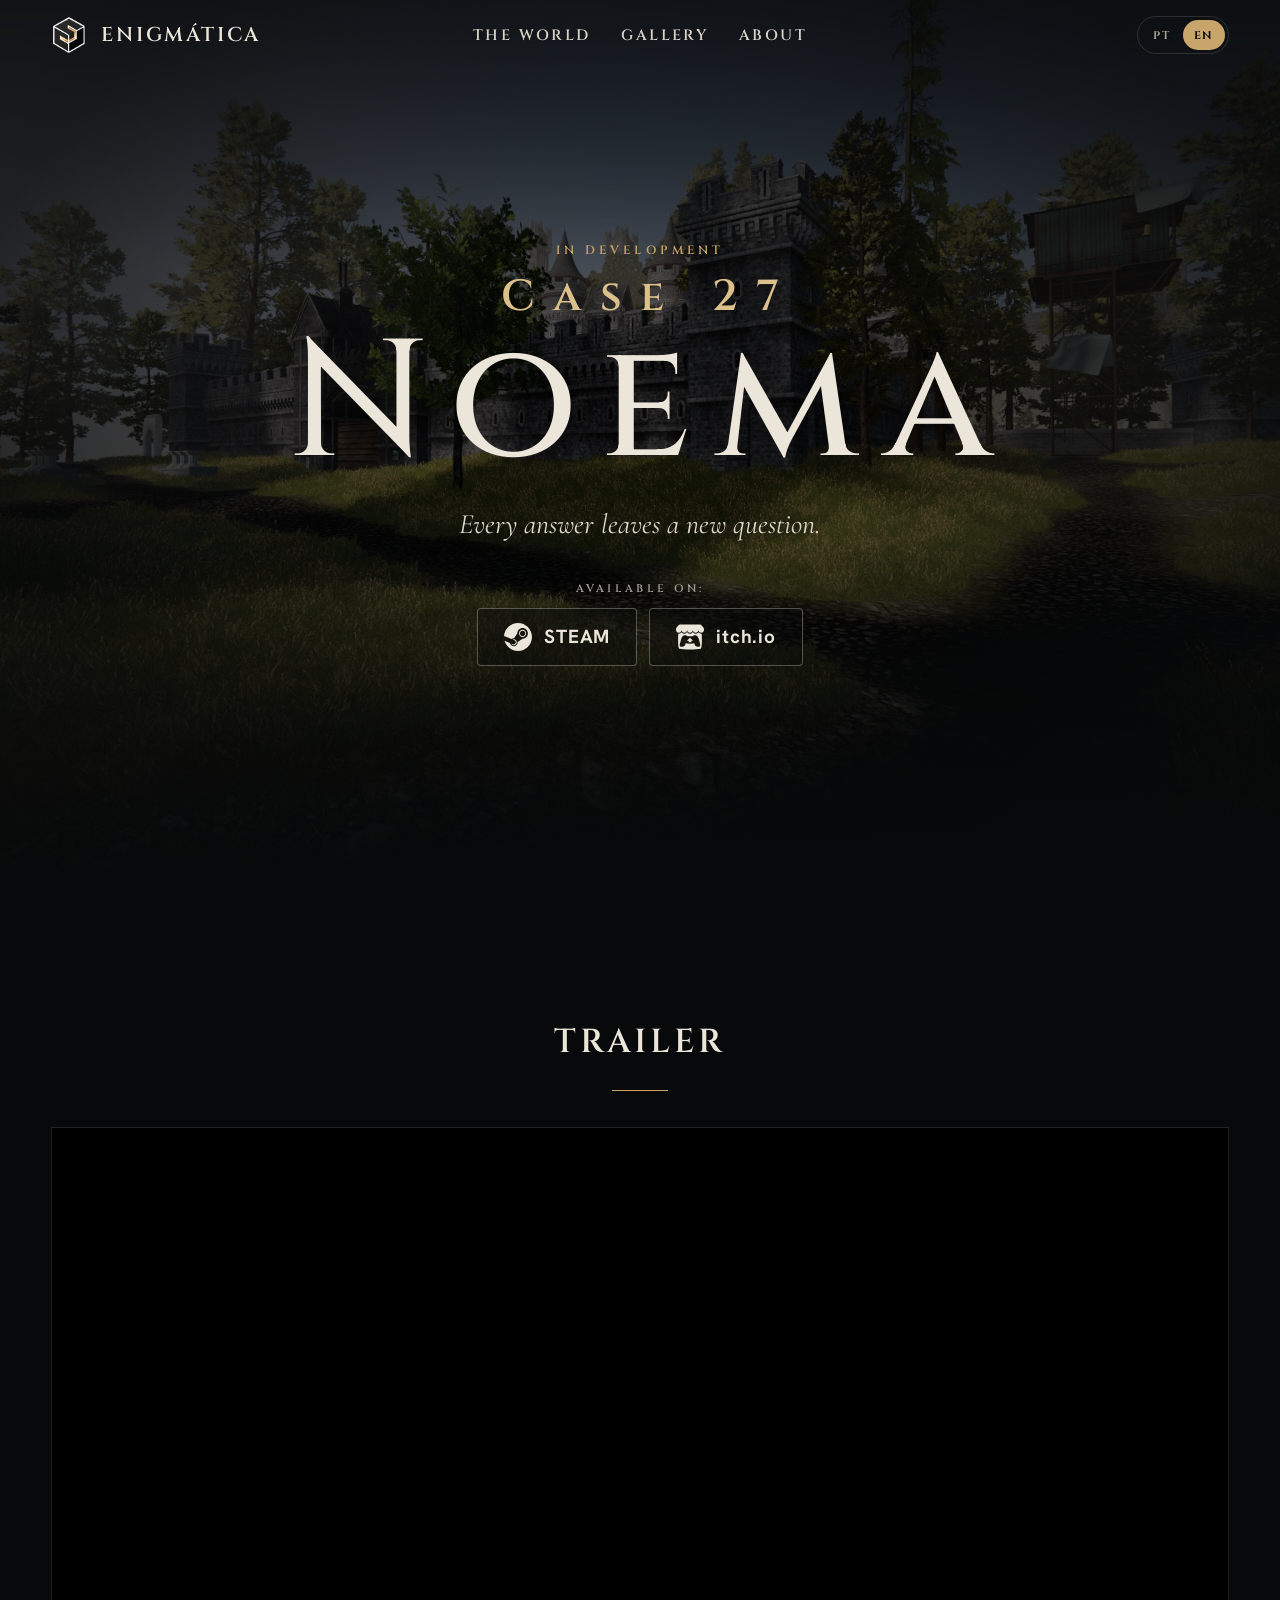
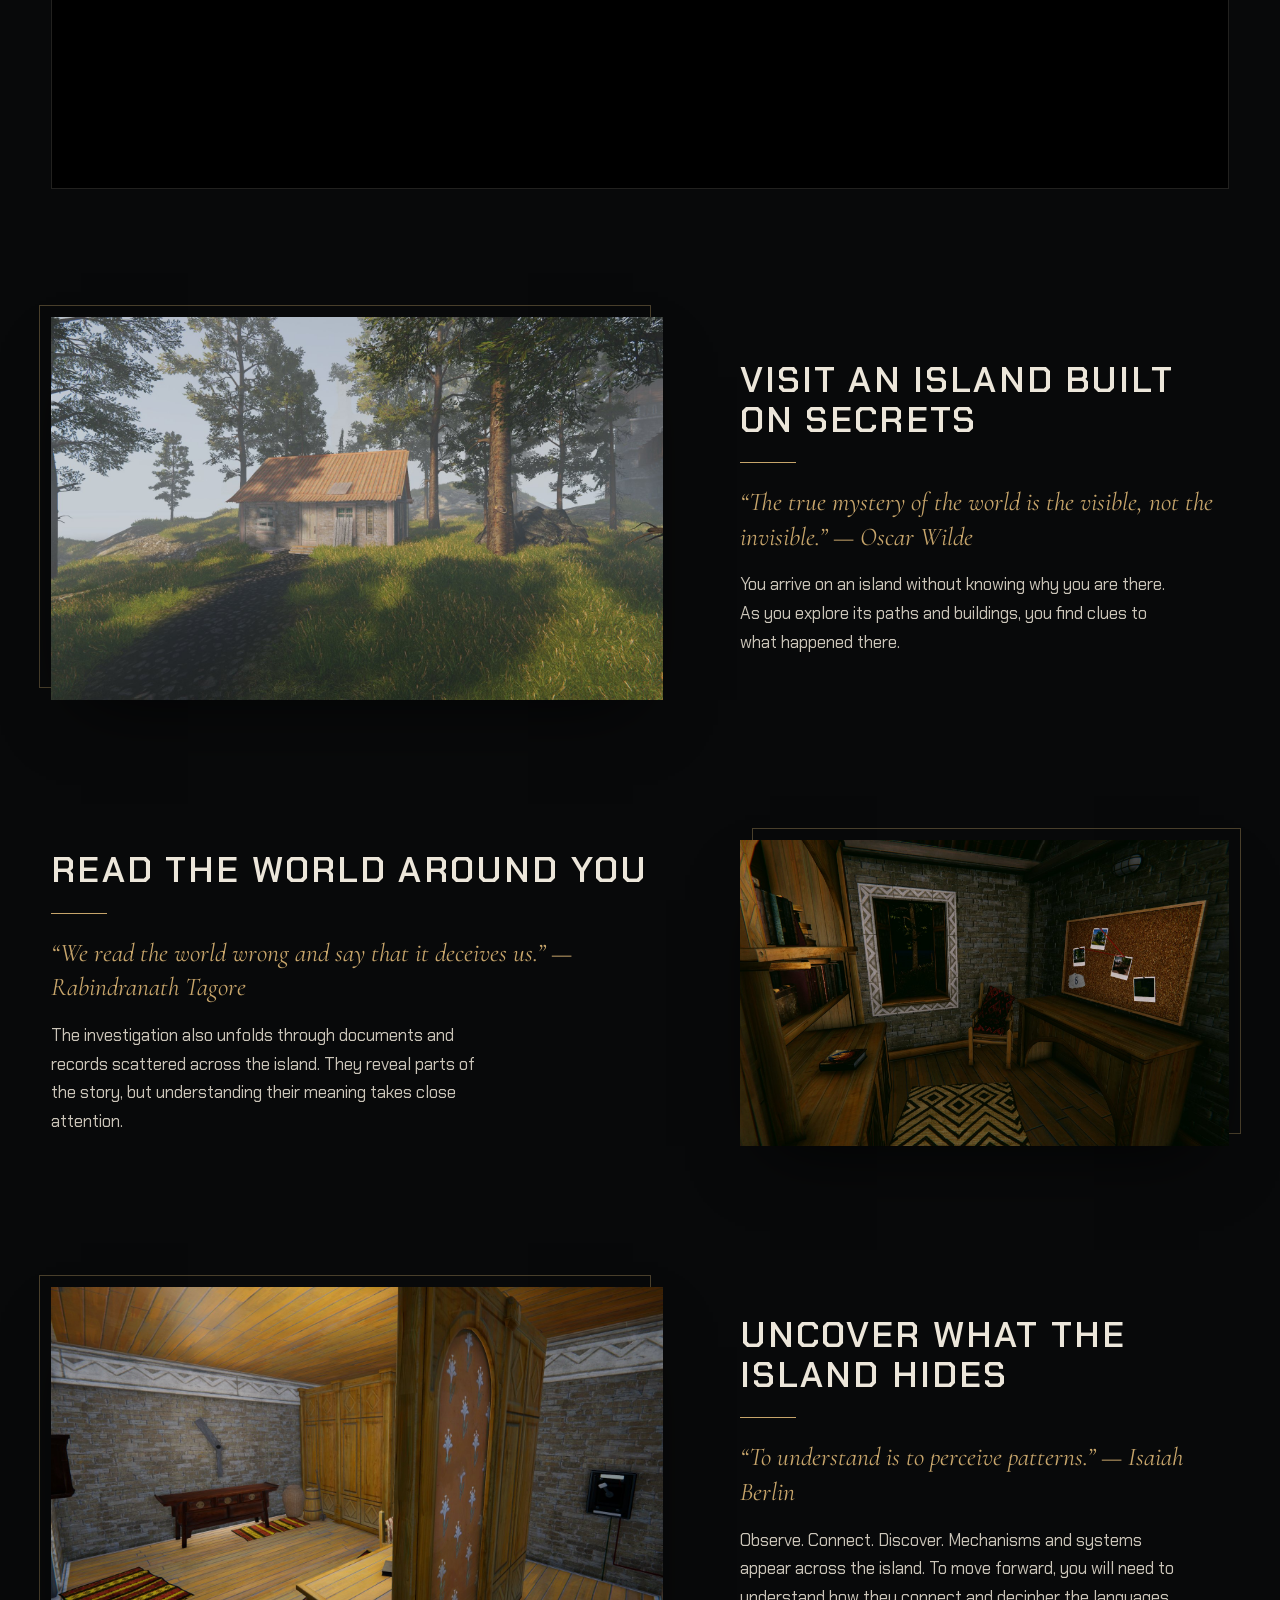
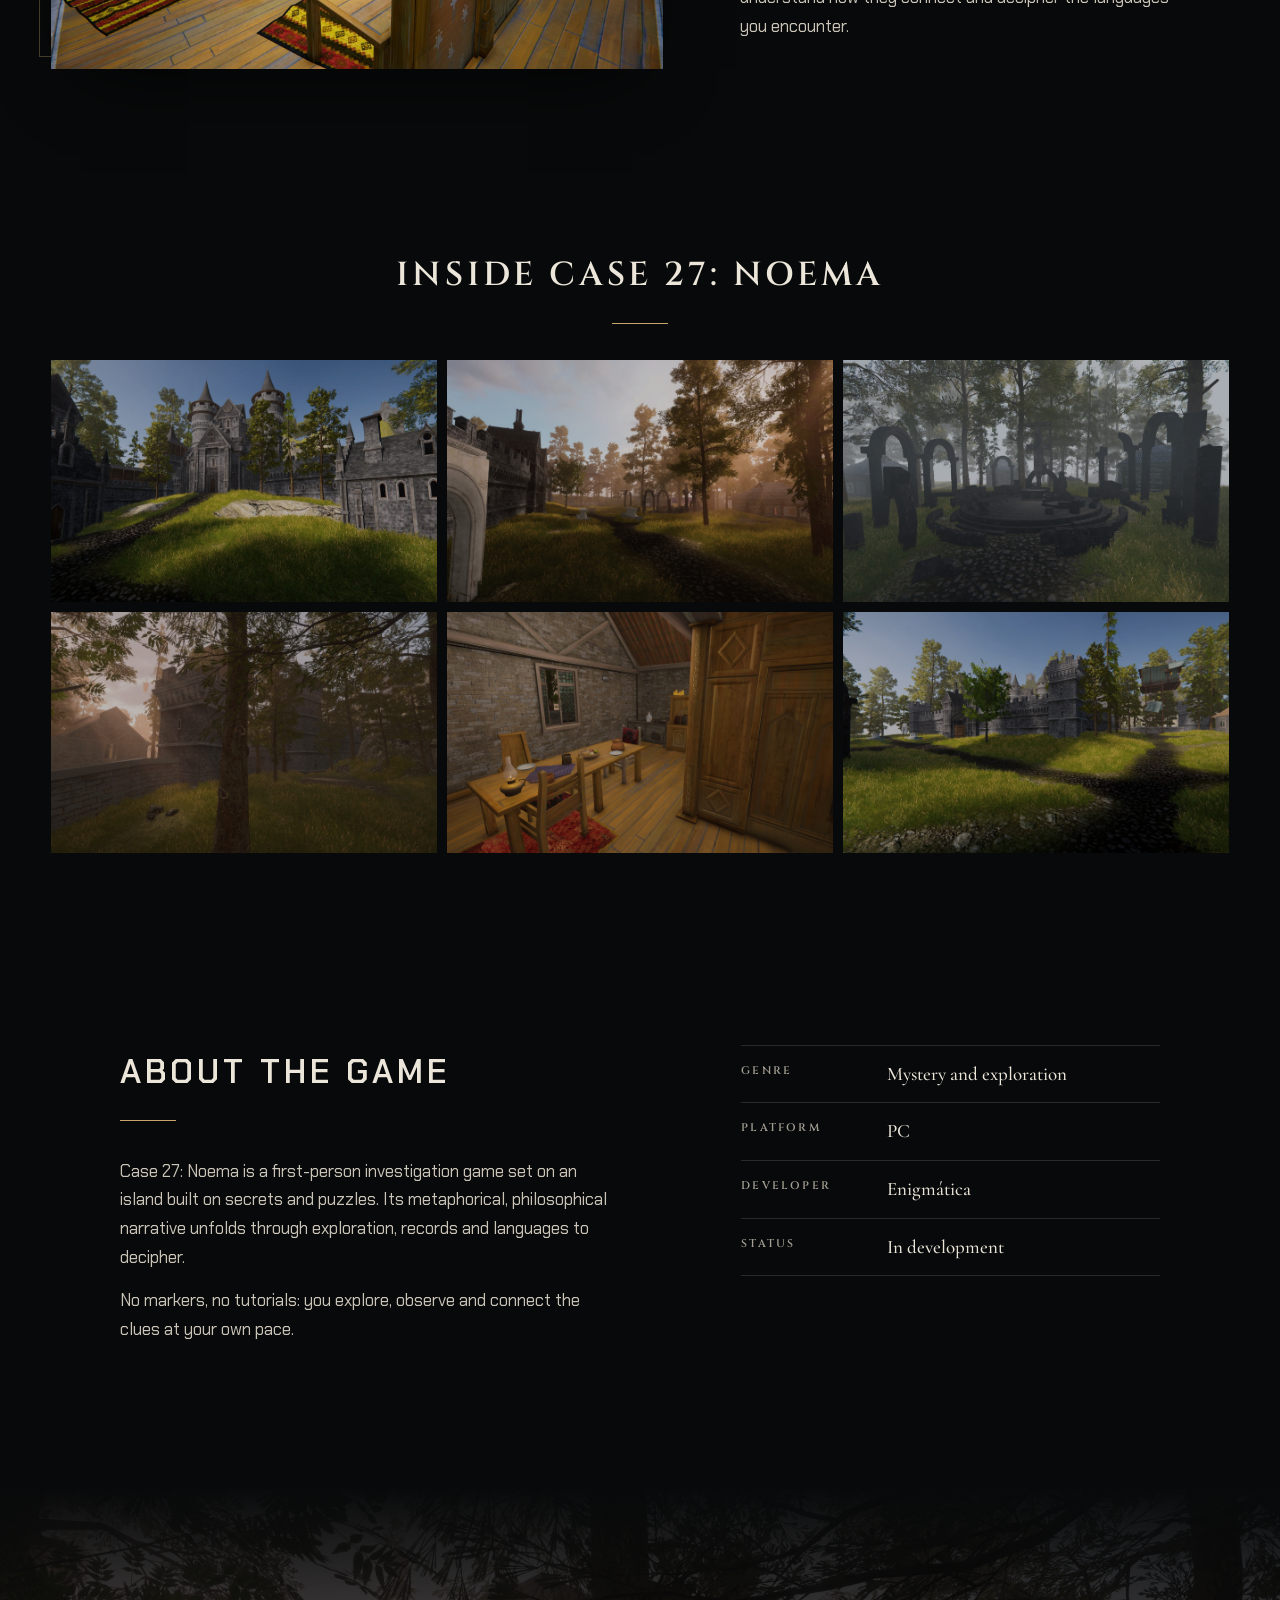
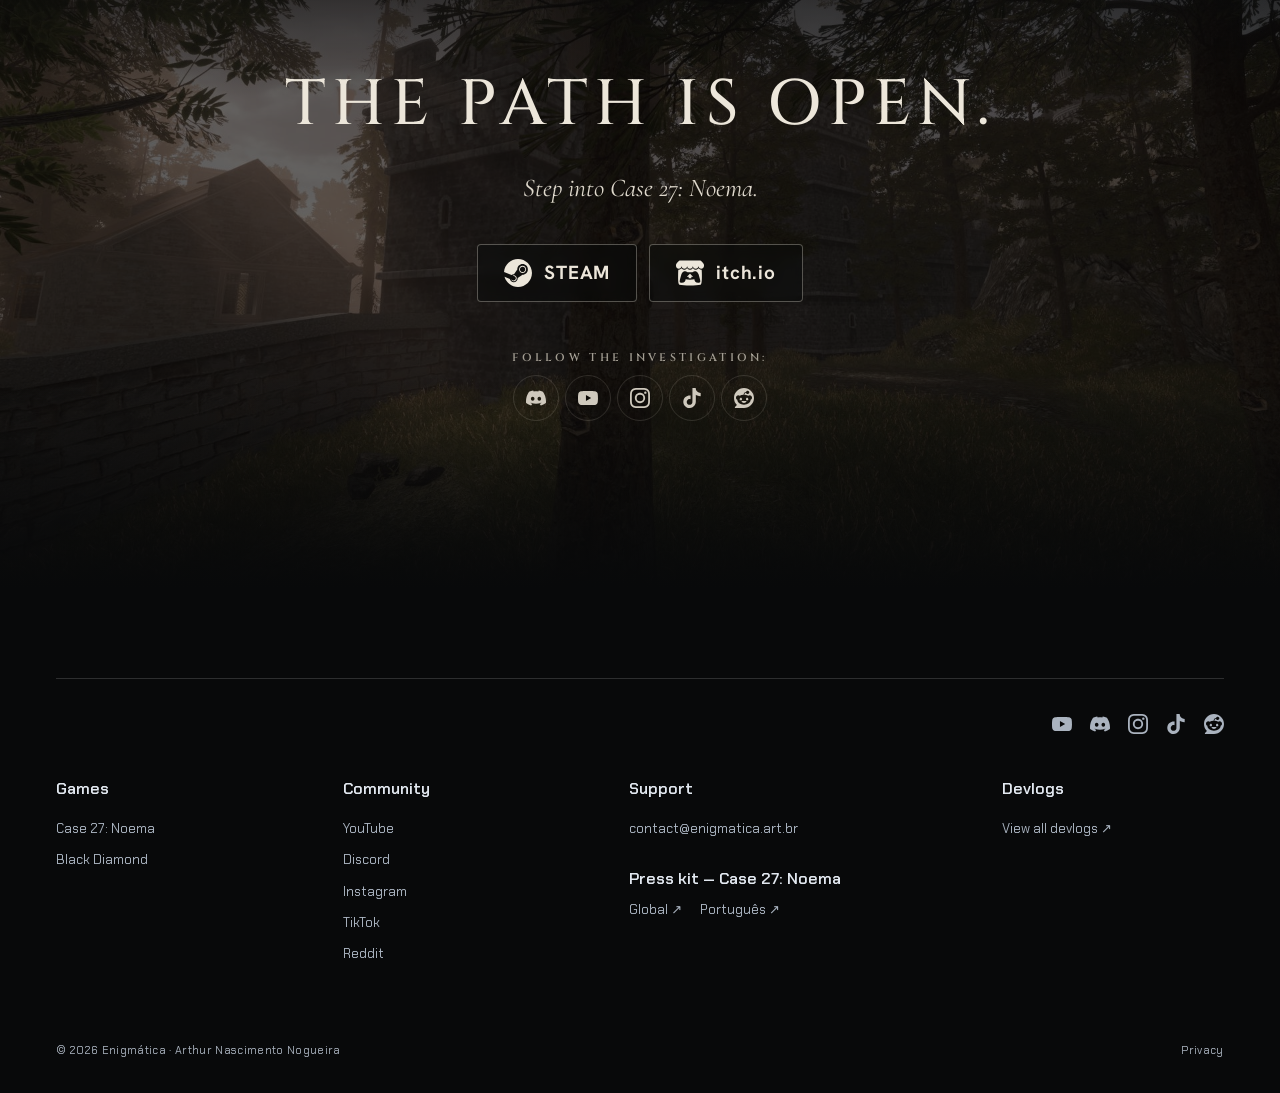
==== commit b2b8a794: "Usar mesma marca sem margens internas diferentes no cabecalho" ====
--- a/noema/index.html
+++ b/noema/index.html
@@ -21,7 +21,7 @@
 
   <header class="site-header" data-header>
     <a class="brand" href="https://enigmatica.art.br/" aria-label="Back to the Enigmática hub" data-i18n-attr="aria-label:homeLabel">
-      <img src="../assets/images/enigmatica-logo.png" alt="" width="34" height="34"><span>Enigmática</span>
+      <img src="../assets/images/enigmatica-header-mark.png" alt="" width="34" height="34"><span>Enigmática</span>
     </a>
     <nav class="main-nav" aria-label="Main navigation" data-i18n-attr="aria-label:navLabel">
       <a href="#world" data-i18n="nav.world">The world</a>
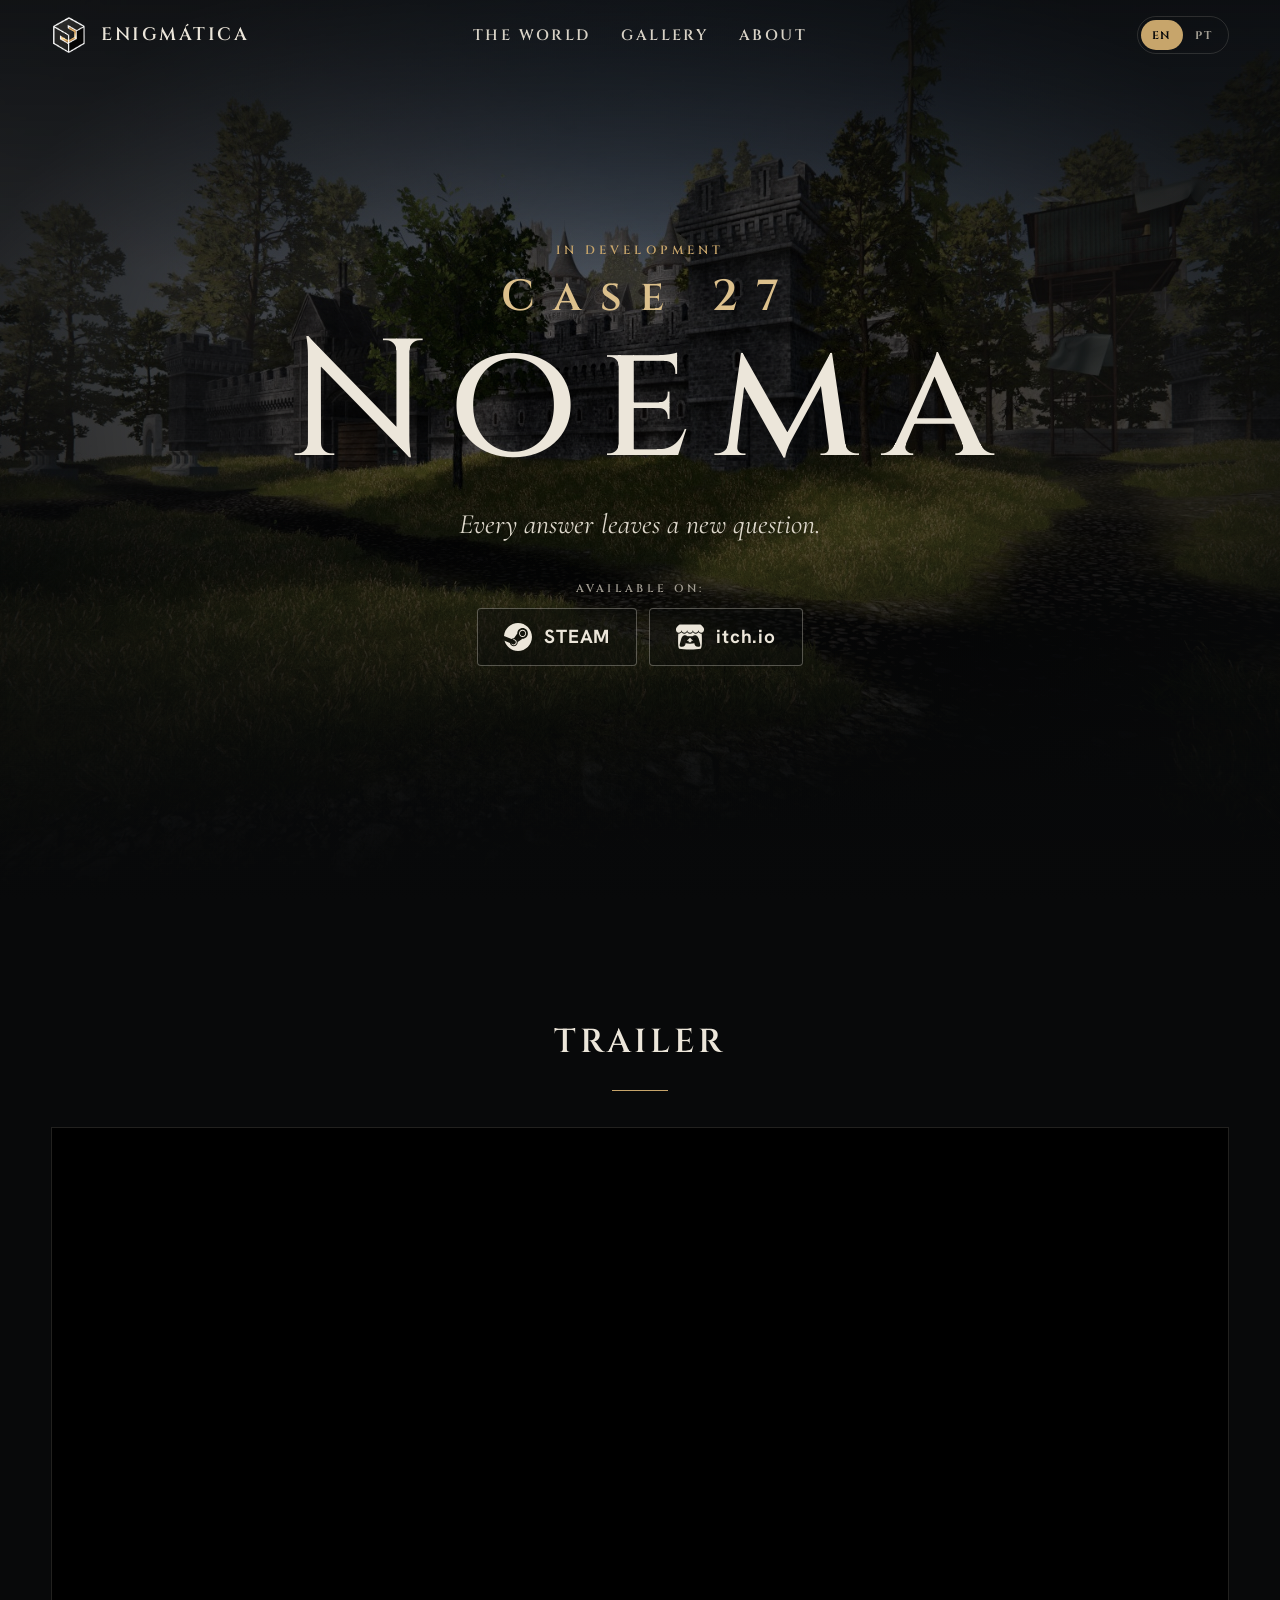
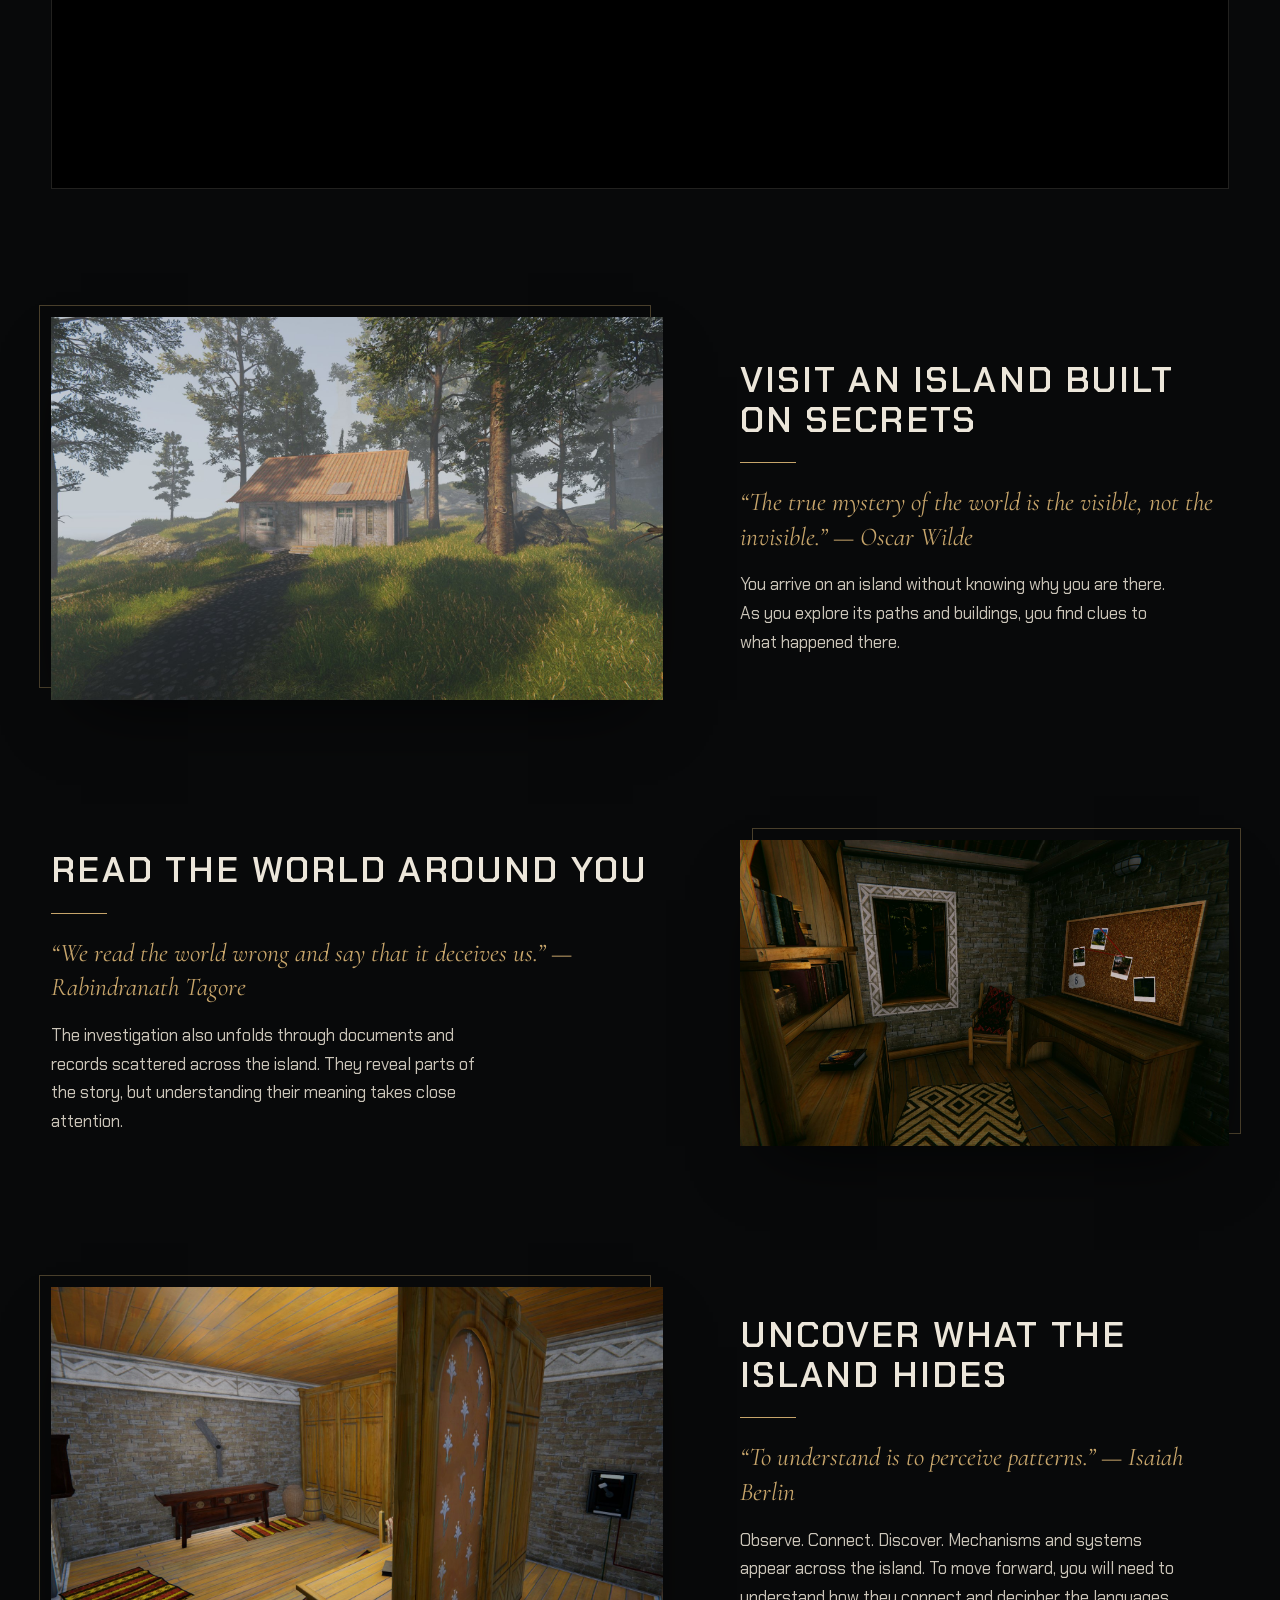
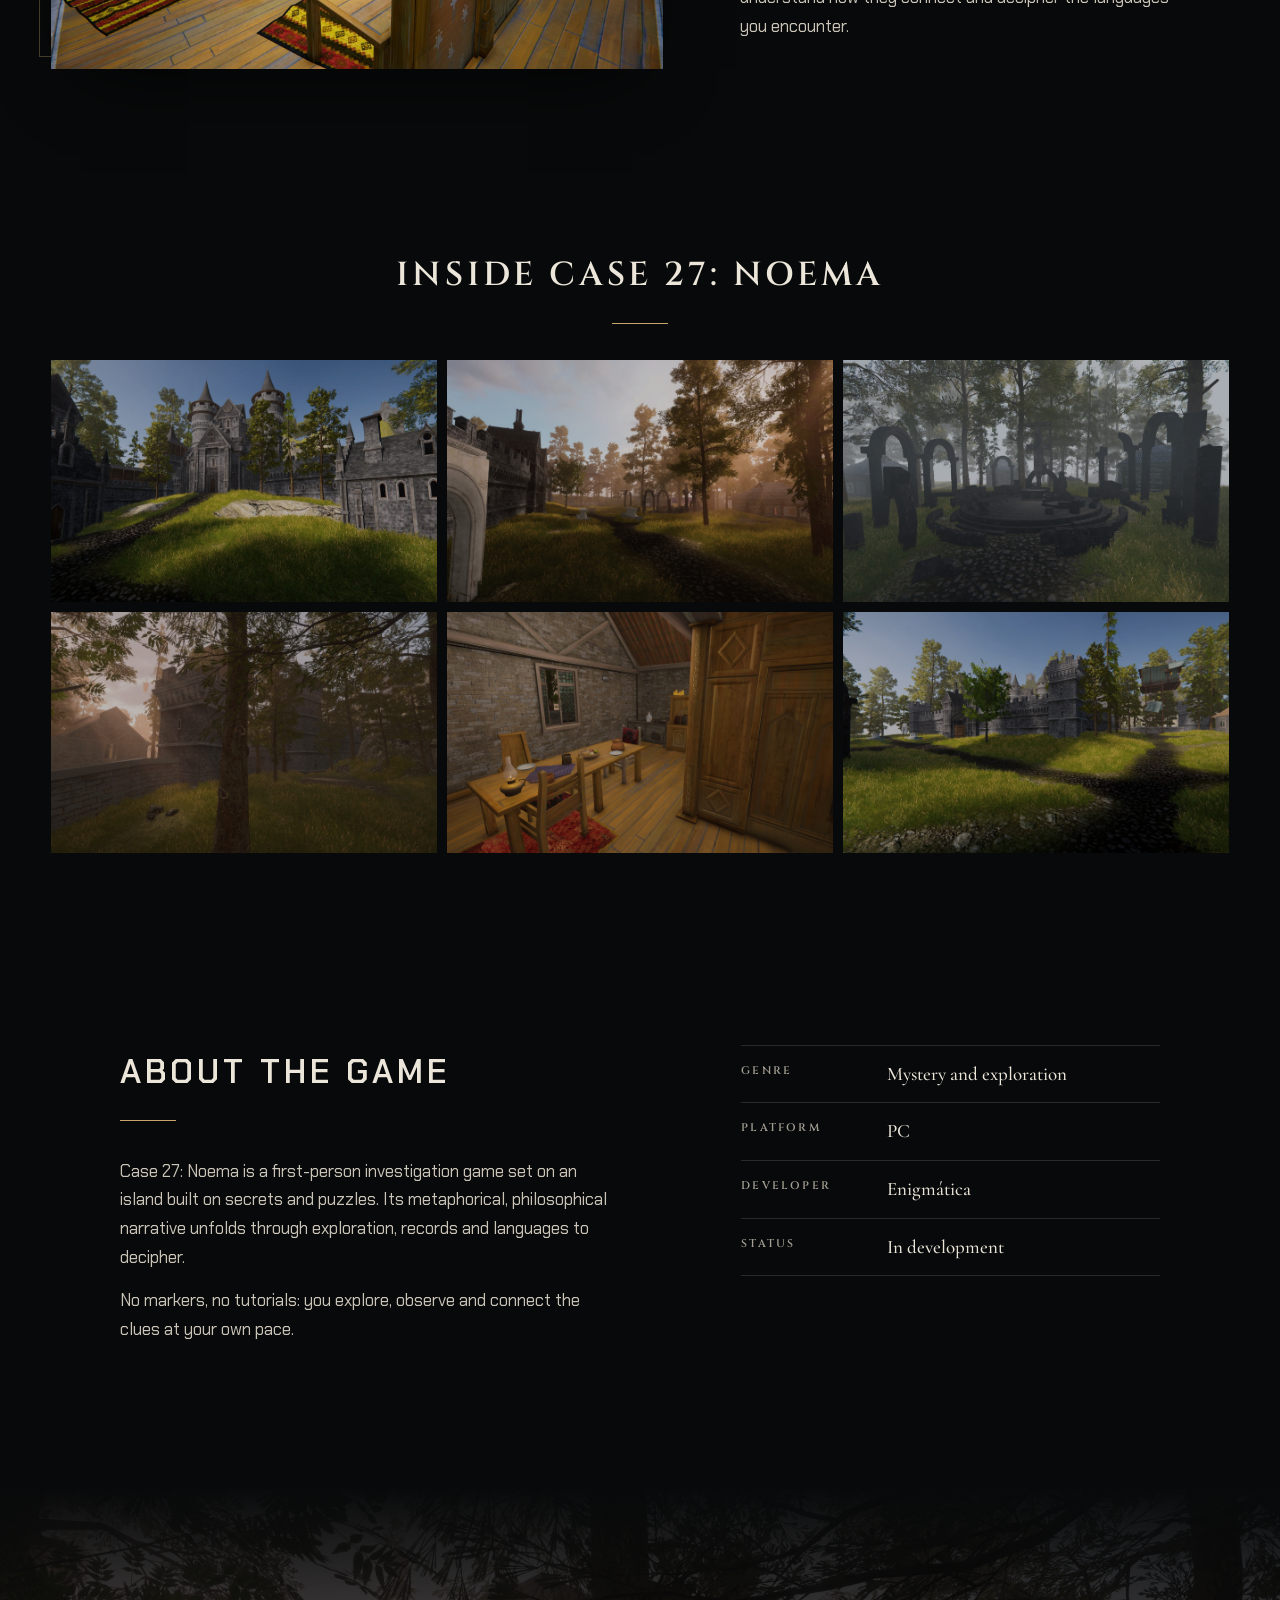
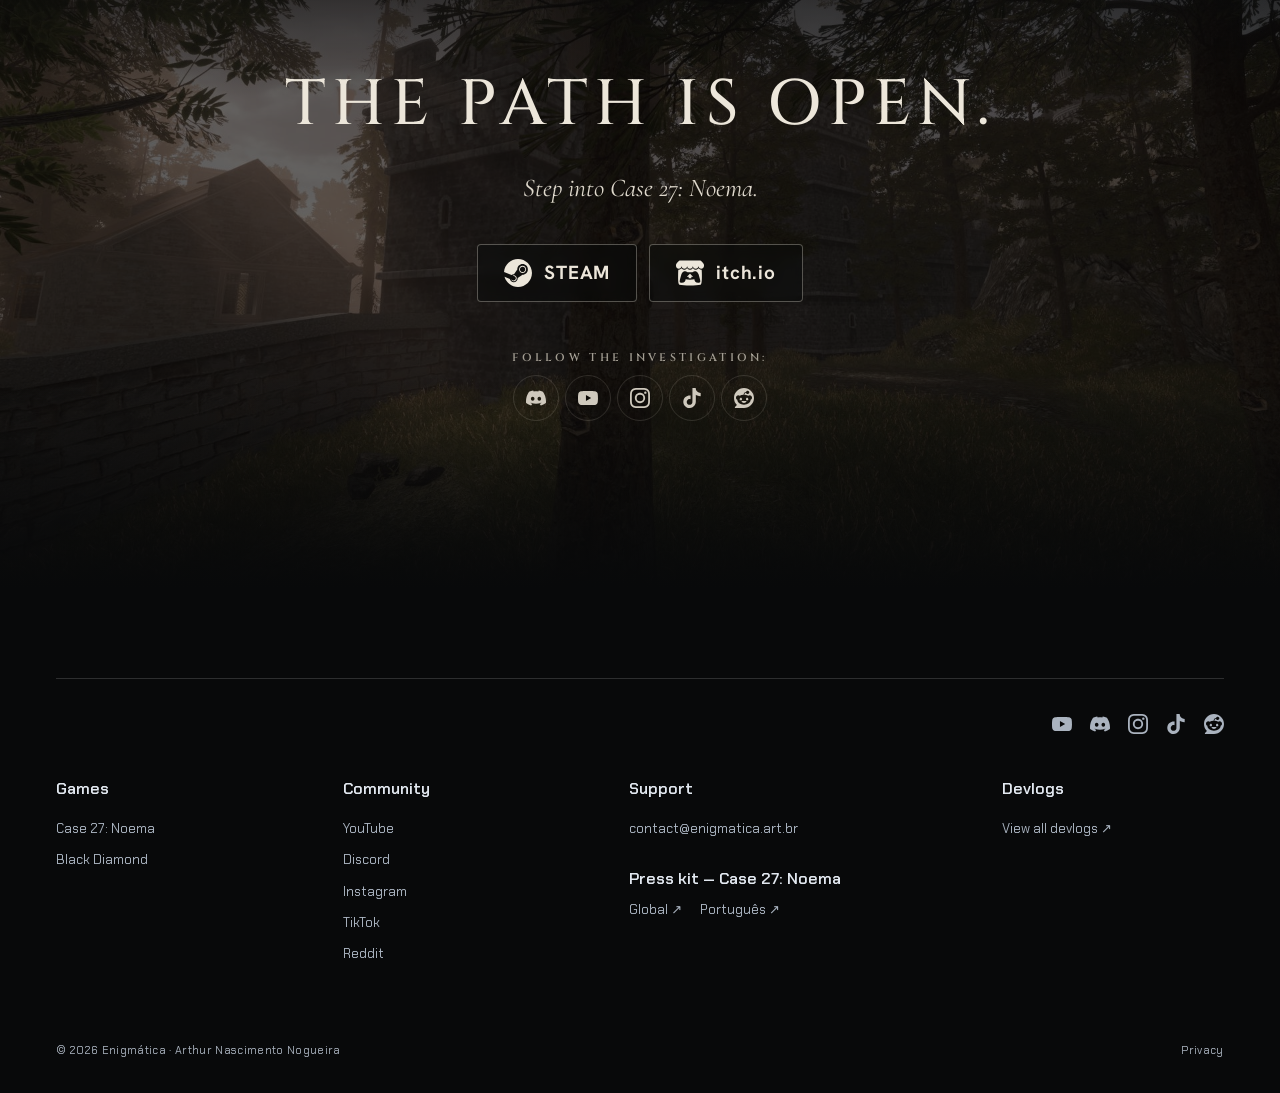
==== commit 8a3de5c1: "Slightly reduce header brand and put English first" ====
--- a/noema/index.html
+++ b/noema/index.html
@@ -14,7 +14,7 @@
   <link rel="preload" href="../assets/fonts/cinzel-latin-wght-normal.woff2" as="font" type="font/woff2" crossorigin>
   <link rel="stylesheet" href="../assets/noema.css?v=20261112">
   <title>Case 27: Noema — Enigmática</title>
-  <link rel="stylesheet" href="../assets/hub-footer.css?v=20261112c">
+  <link rel="stylesheet" href="../assets/hub-footer.css?v=20261112d">
 </head>
 <body>
   <a class="skip-link" href="#content" data-i18n="skip">Skip to content</a>
@@ -31,8 +31,8 @@
     <div class="header-right">
       
       <div class="lang" role="group" aria-label="Language" data-i18n-attr="aria-label:langGroup">
+        <button type="button" data-lang="en" aria-pressed="true" lang="en" title="English">EN</button>
         <button type="button" data-lang="pt" aria-pressed="false" lang="pt-BR" title="Português (Brasil)">PT</button>
-        <button type="button" data-lang="en" aria-pressed="true" lang="en" title="English">EN</button>
       </div>
     </div>
   </header>
--- a/assets/hub-footer.css
+++ b/assets/hub-footer.css
@@ -12,6 +12,6 @@
 .enigmatica-footer .footer-press{margin-top:28px}.enigmatica-footer .footer-links .footer-press h2{margin:0 0 8px}.enigmatica-footer .footer-links .press-game{margin:0 0 12px;font-size:12px;line-height:1.5;color:#aab4c1}.enigmatica-footer .footer-links .press-links{display:flex;flex-wrap:wrap;gap:10px 18px}.enigmatica-footer .footer-links .press-links a{margin:0}
 
 /* Alinha apenas as medidas da marca e dos textos do menu; preserva Cinzel e os botões. */
-.site-header .brand{font-size:20px;line-height:1.1;gap:14px}.site-header .brand img{width:36px;height:36px}.site-header .main-nav a{font-size:15px}
-@media(max-width:1000px){.site-header .brand{font-size:16px;gap:10px}.site-header .brand img{width:30px;height:30px}.site-header .main-nav a{font-size:12px}}
+.site-header .brand{font-size:18px;line-height:1.1;gap:14px}.site-header .brand img{width:36px;height:36px}.site-header .main-nav a{font-size:15px}
+@media(max-width:1000px){.site-header .brand{font-size:15px;gap:10px}.site-header .brand img{width:30px;height:30px}.site-header .main-nav a{font-size:12px}}
 @media(max-width:640px){.site-header .brand span{display:inline}}
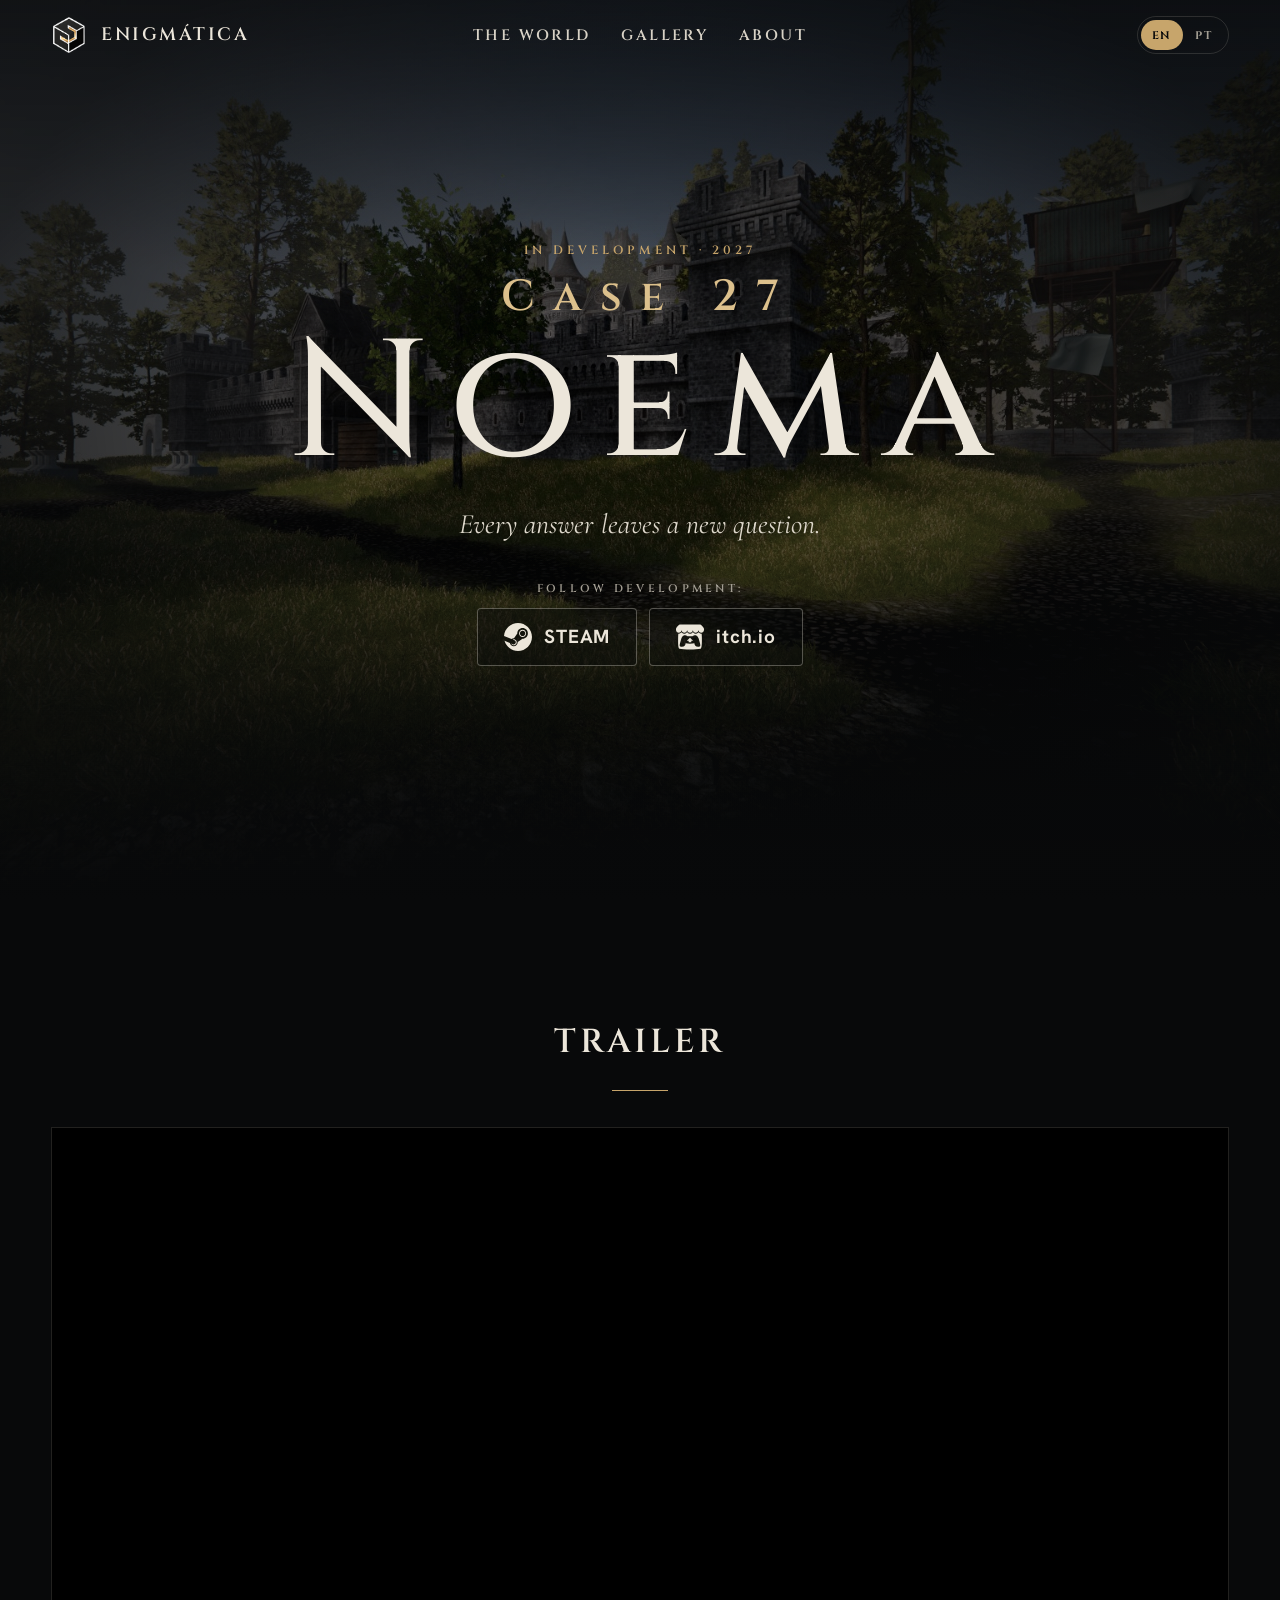
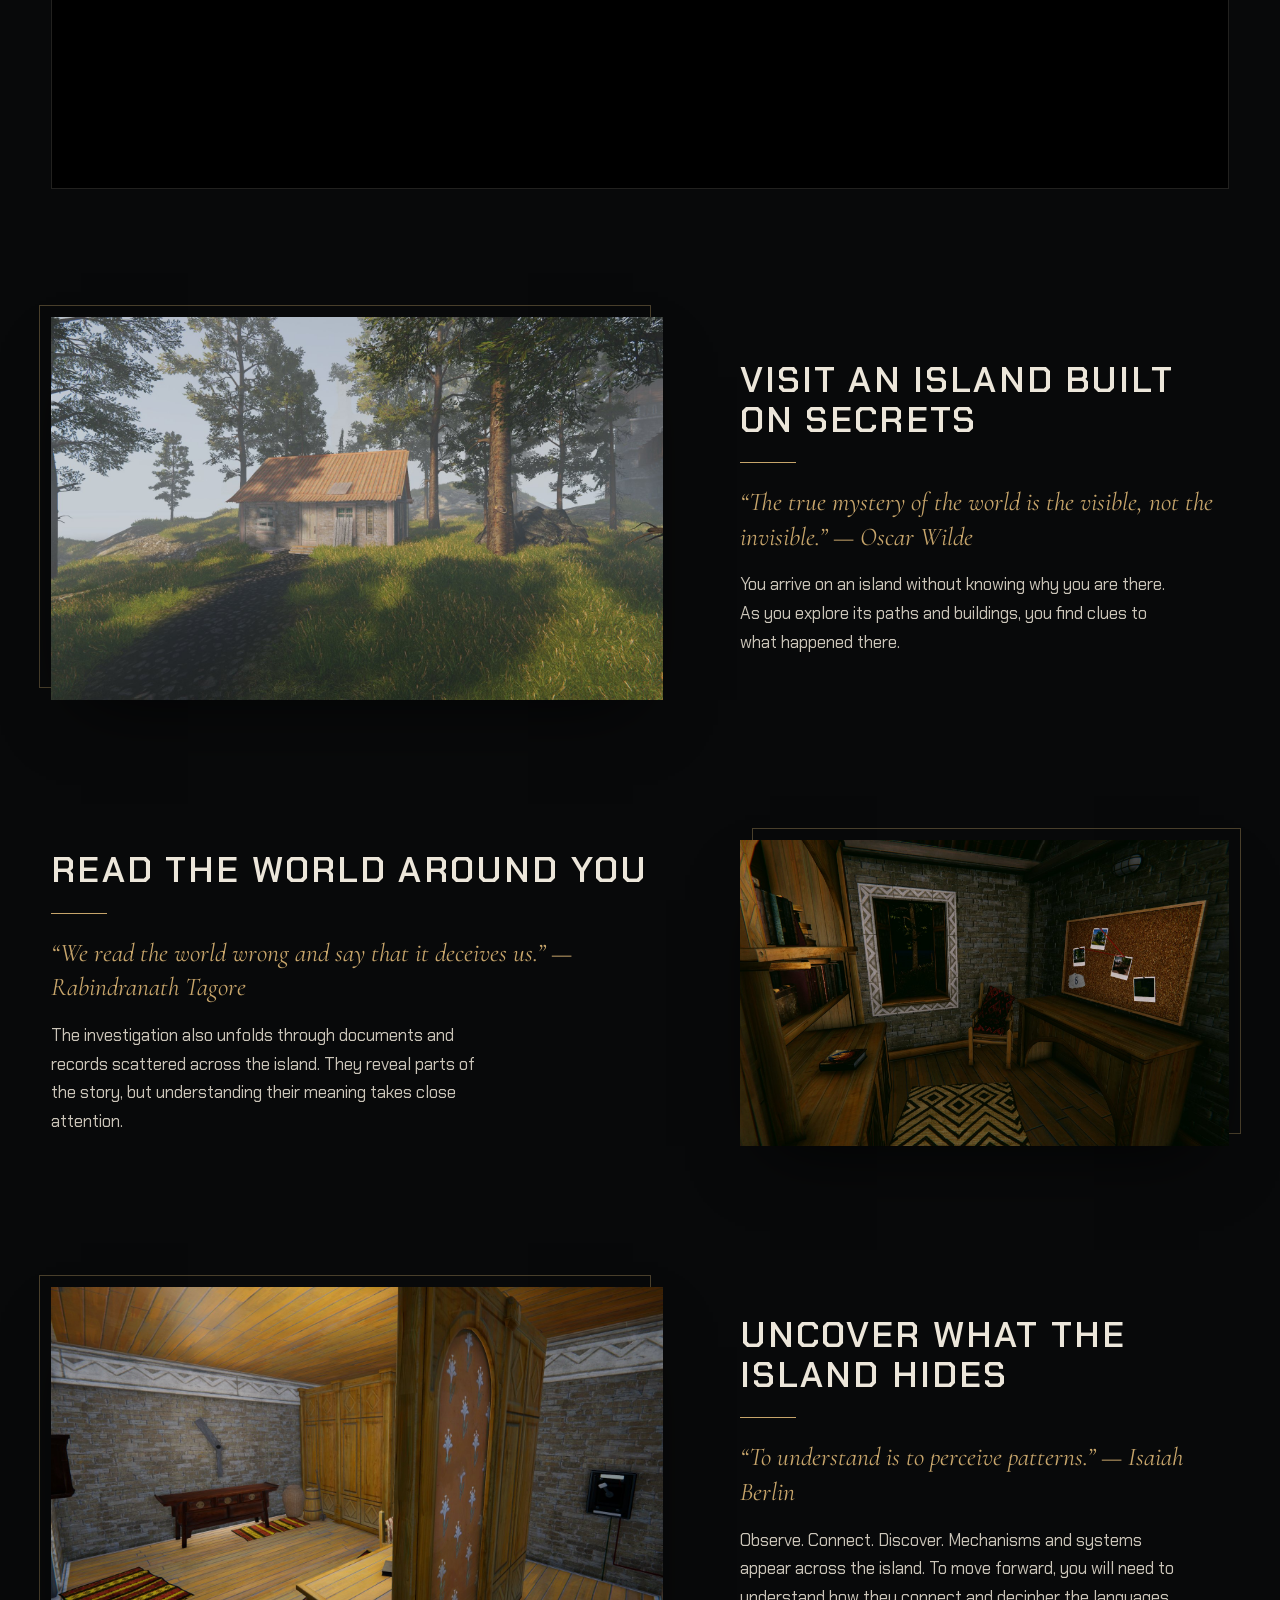
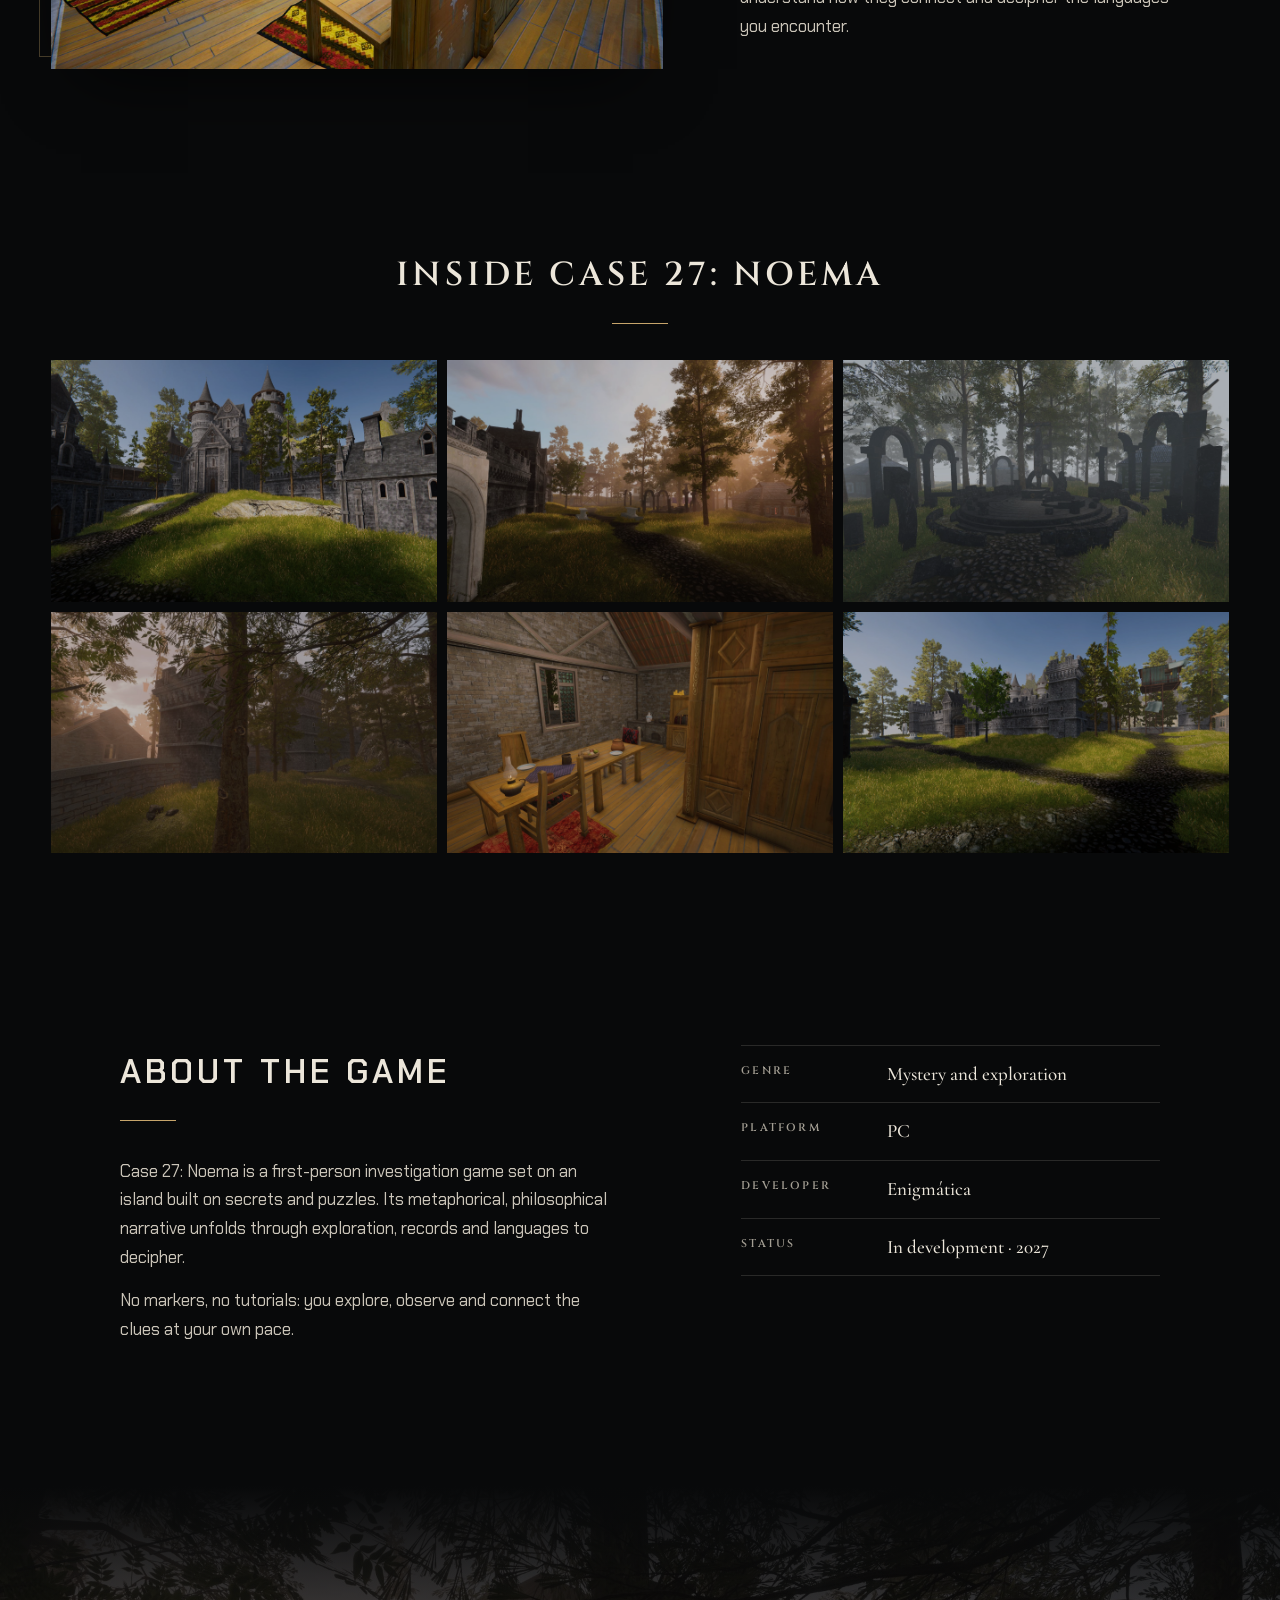
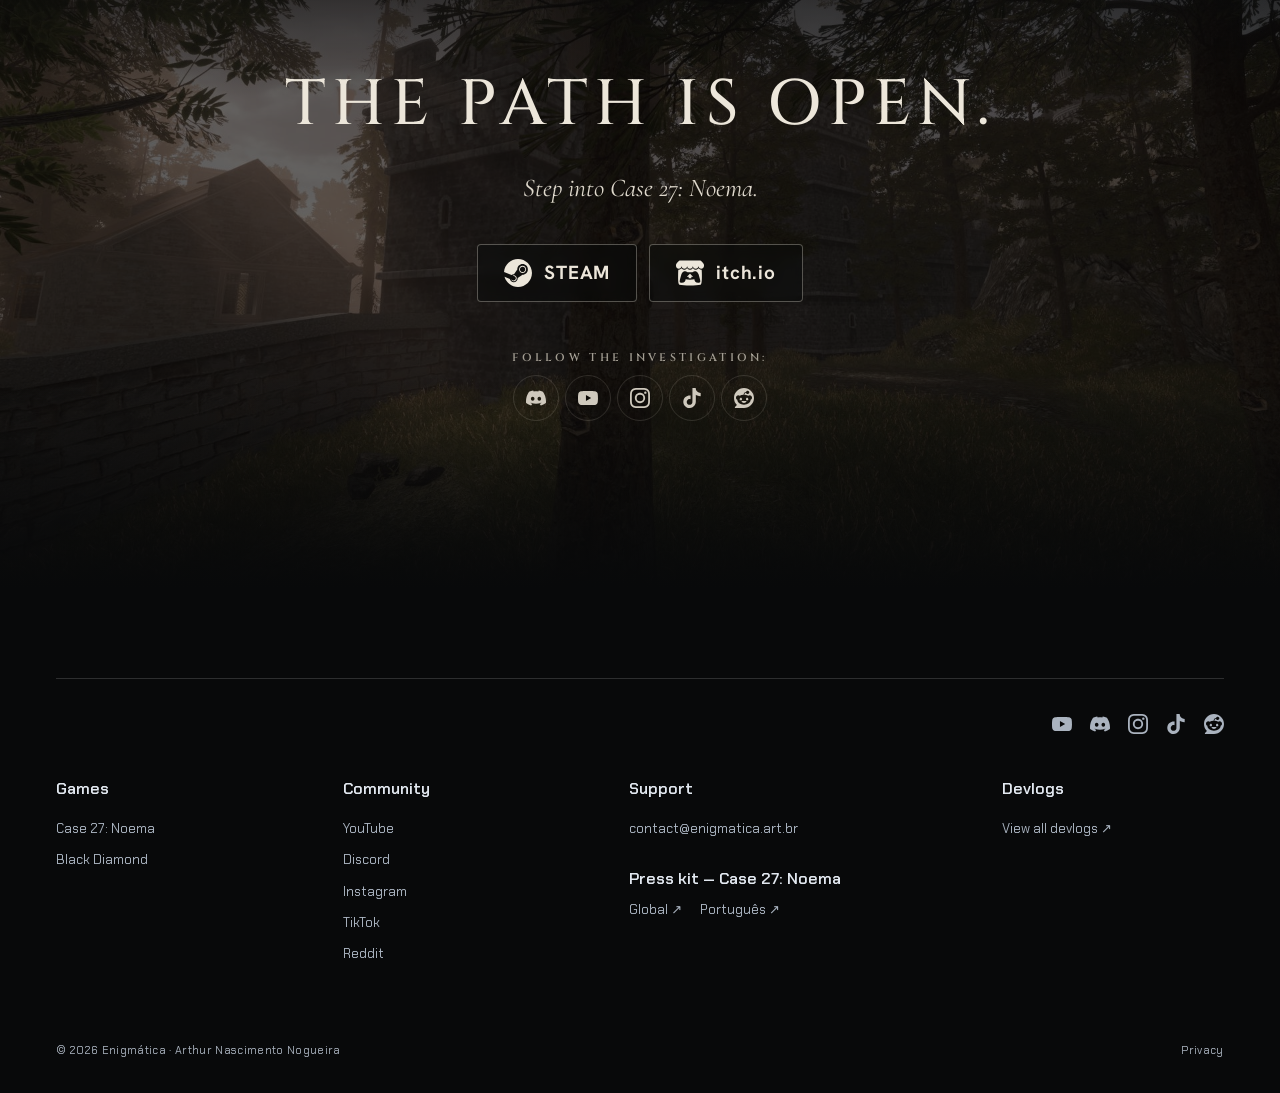
==== commit c9654e9c: "Clarify development status and store links for 2027" ====
--- a/noema/index.html
+++ b/noema/index.html
@@ -1,142 +1,142 @@
-<!doctype html>
-<html lang="en">
-<head>
-  <meta charset="utf-8">
-  <meta name="viewport" content="width=device-width, initial-scale=1">
-  <meta name="theme-color" content="#08090a">
-  <meta name="description" content="A first-person investigation on an island of secrets and puzzles. Explore, read records and decipher languages.">
-  <meta property="og:title" content="Case 27: Noema — Enigmática">
-  <meta property="og:description" content="A first-person investigation on an island of secrets and puzzles, with languages to decipher.">
-  <meta property="og:image" content="https://games.enigmatica.art.br/assets/images/principal.jpg">
-  <link rel="canonical" href="https://games.enigmatica.art.br/noema/">
-  <link rel="icon" href="../assets/images/enigmatica-logo.png">
-  <link rel="preload" href="../assets/images/principal.jpg" as="image">
-  <link rel="preload" href="../assets/fonts/cinzel-latin-wght-normal.woff2" as="font" type="font/woff2" crossorigin>
-  <link rel="stylesheet" href="../assets/noema.css?v=20261112">
-  <title>Case 27: Noema — Enigmática</title>
-  <link rel="stylesheet" href="../assets/hub-footer.css?v=20261112d">
-</head>
-<body>
-  <a class="skip-link" href="#content" data-i18n="skip">Skip to content</a>
-
-  <header class="site-header" data-header>
-    <a class="brand" href="https://enigmatica.art.br/" aria-label="Back to the Enigmática hub" data-i18n-attr="aria-label:homeLabel">
-      <img src="../assets/images/enigmatica-header-mark.png" alt="" width="34" height="34"><span>Enigmática</span>
-    </a>
-    <nav class="main-nav" aria-label="Main navigation" data-i18n-attr="aria-label:navLabel">
-      <a href="#world" data-i18n="nav.world">The world</a>
-      <a href="#gallery" data-i18n="nav.gallery">Gallery</a>
-      <a href="#about" data-i18n="nav.about">About</a>
-    </nav>
-    <div class="header-right">
-      
-      <div class="lang" role="group" aria-label="Language" data-i18n-attr="aria-label:langGroup">
-        <button type="button" data-lang="en" aria-pressed="true" lang="en" title="English">EN</button>
-        <button type="button" data-lang="pt" aria-pressed="false" lang="pt-BR" title="Português (Brasil)">PT</button>
-      </div>
-    </div>
-  </header>
-
-  <main id="content">
-    <section class="hero" aria-labelledby="game-title">
-      <div class="hero-bg" aria-hidden="true"><img src="../assets/images/principal.jpg" alt=""></div>
-      <div class="hero-inner">
-        <p class="kicker" data-i18n="kicker">In development</p>
-        <h1 id="game-title" class="logotype" aria-label="Case 27: Noema"><span class="logo-case" aria-hidden="true">Case 27</span><span class="logo-main" aria-hidden="true">Noema</span></h1>
-        <p class="hero-line" data-i18n="heroLine">Every answer leaves a new question.</p>
-        <div class="buy">
-          <p class="buy-label" data-i18n="buyLabel">Available on:</p>
-          <div class="stores"><a class="store" href="https://store.steampowered.com/app/5361160" target="_blank" rel="noreferrer" aria-label="Case 27: Noema on Steam"><svg class="ico" viewBox="0 0 24 24" aria-hidden="true"><path d="M11.979 0C5.678 0 .511 4.86.022 11.037l6.432 2.658c.545-.371 1.203-.59 1.912-.59.063 0 .125.004.188.006l2.861-4.142V8.91c0-2.495 2.028-4.524 4.524-4.524 2.494 0 4.524 2.031 4.524 4.527s-2.03 4.525-4.524 4.525h-.105l-4.076 2.911c0 .052.004.105.004.159 0 1.875-1.515 3.396-3.39 3.396-1.635 0-3.016-1.173-3.331-2.727L.436 15.27C1.862 20.307 6.486 24 11.979 24c6.627 0 11.999-5.373 11.999-12S18.605 0 11.979 0zM7.54 18.21l-1.473-.61c.262.543.714.999 1.314 1.25 1.297.539 2.793-.076 3.332-1.375.263-.63.264-1.319.005-1.949s-.75-1.121-1.377-1.383c-.624-.26-1.29-.249-1.878-.03l1.523.63c.956.4 1.409 1.5 1.009 2.455-.397.957-1.497 1.41-2.454 1.012H7.54zm11.415-9.303c0-1.662-1.353-3.015-3.015-3.015-1.665 0-3.015 1.353-3.015 3.015 0 1.665 1.35 3.015 3.015 3.015 1.663 0 3.015-1.35 3.015-3.015zm-5.273-.005c0-1.252 1.013-2.266 2.265-2.266 1.249 0 2.266 1.014 2.266 2.266 0 1.251-1.017 2.265-2.266 2.265-1.253 0-2.265-1.014-2.265-2.265z"/></svg><span class="store-name">STEAM</span></a><a class="store" href="https://enigmatica-art.itch.io/noema" target="_blank" rel="noreferrer" aria-label="Case 27: Noema on itch.io"><svg class="ico" viewBox="0 0 24 24" aria-hidden="true"><path d="M3.13 1.338C2.08 1.96.02 4.328 0 4.95v1.03c0 1.303 1.22 2.45 2.325 2.45 1.33 0 2.436-1.102 2.436-2.41 0 1.308 1.07 2.41 2.4 2.41 1.328 0 2.362-1.102 2.362-2.41 0 1.308 1.137 2.41 2.466 2.41h.024c1.33 0 2.466-1.102 2.466-2.41 0 1.308 1.034 2.41 2.363 2.41 1.33 0 2.4-1.102 2.4-2.41 0 1.308 1.106 2.41 2.435 2.41C22.78 8.43 24 7.282 24 5.98V4.95c-.02-.62-2.082-2.99-3.13-3.612-3.253-.114-5.508-.134-8.87-.133-3.362 0-7.945.053-8.87.133zm6.376 6.477a2.74 2.74 0 0 1-.468.602c-.5.49-1.19.795-1.947.795a2.786 2.786 0 0 1-1.95-.795c-.182-.178-.32-.37-.446-.59-.127.222-.303.412-.486.59a2.788 2.788 0 0 1-1.95.795c-.092 0-.187-.025-.264-.052-.107 1.113-.152 2.176-.168 2.95v.005l-.006 1.167c.02 2.334-.23 7.564 1.03 8.85 1.952.454 5.545.662 9.15.663 3.605 0 7.198-.21 9.15-.664 1.26-1.284 1.01-6.514 1.03-8.848l-.006-1.167v-.004c-.016-.775-.06-1.838-.168-2.95-.077.026-.172.052-.263.052a2.788 2.788 0 0 1-1.95-.795c-.184-.178-.36-.368-.486-.59-.127.22-.265.412-.447.59a2.786 2.786 0 0 1-1.95.794c-.76 0-1.446-.303-1.948-.793a2.74 2.74 0 0 1-.468-.602 2.738 2.738 0 0 1-.463.602 2.787 2.787 0 0 1-1.95.794h-.16a2.787 2.787 0 0 1-1.95-.793 2.738 2.738 0 0 1-.464-.602zm-2.004 2.59v.002c.795.002 1.5 0 2.373.953.687-.072 1.406-.108 2.125-.107.72 0 1.438.035 2.125.107.873-.953 1.578-.95 2.372-.953.376 0 1.876 0 2.92 2.934l1.123 4.028c.832 2.995-.266 3.068-1.636 3.07-2.03-.075-3.156-1.55-3.156-3.025-1.124.184-2.436.276-3.748.277-1.312 0-2.624-.093-3.748-.277 0 1.475-1.125 2.95-3.156 3.026-1.37-.004-2.468-.077-1.636-3.072l1.122-4.027c1.045-2.934 2.545-2.934 2.92-2.934zM12 12.714c-.002.002-2.14 1.964-2.523 2.662l1.4-.056v1.22c0 .056.56.033 1.123.007.562.026 1.124.05 1.124-.008v-1.22l1.4.055C14.138 14.677 12 12.713 12 12.713z"/></svg><span class="store-name">itch.io</span></a></div>
-        </div>
-      </div>
-    </section>
-
-    <section class="trailer reveal" id="trailer" aria-labelledby="trailer-title">
-      <h2 id="trailer-title" class="section-title" data-i18n="trailer.title">Trailer</h2>
-      <div class="trailer-frame">
-        <iframe src="https://www.youtube-nocookie.com/embed/Oavc016E8pA?rel=0" title="Case 27: Noema — Trailer" loading="lazy" allow="accelerometer; autoplay; clipboard-write; encrypted-media; gyroscope; picture-in-picture; web-share" referrerpolicy="strict-origin-when-cross-origin" allowfullscreen></iframe>
-      </div>
-    </section>
-
-    <section class="features" id="world" aria-label="The world" data-i18n-attr="aria-label:nav.world">
-      <article class="feature reveal">
-        <figure class="feature-media"><img src="../assets/images/cabana.jpg" alt="" data-i18n-attr="alt:alt.cabana" loading="lazy"></figure>
-        <div class="feature-copy">
-          <h2 data-i18n="f1.title">Visit an island built on secrets</h2>
-          <p class="quote" data-i18n="f1.quote">“The true mystery of the world is the visible, not the invisible.” — Oscar Wilde</p>
-          <p data-i18n="f1.text">You arrive on an island without knowing why you are there. As you explore its paths and buildings, you find clues to what happened there.</p>
-        </div>
-      </article>
-      <article class="feature is-flip reveal">
-        <figure class="feature-media"><img src="../assets/images/investigacao.jpg" alt="" data-i18n-attr="alt:alt.investigacao" loading="lazy"></figure>
-        <div class="feature-copy">
-          <h2 data-i18n="f2.title">Read the world around you</h2>
-          <p class="quote" data-i18n="f2.quote">“We read the world wrong and say that it deceives us.” — Rabindranath Tagore</p>
-          <p data-i18n="f2.text">The investigation also unfolds through documents and records scattered across the island. They reveal parts of the story, but understanding their meaning takes close attention.</p>
-        </div>
-      </article>
-      <article class="feature reveal">
-        <figure class="feature-media"><img src="../assets/images/mecanismo.jpg" alt="" data-i18n-attr="alt:alt.mecanismo" loading="lazy"></figure>
-        <div class="feature-copy">
-          <h2 data-i18n="f3.title">Uncover what the island hides</h2>
-          <p class="quote" data-i18n="f3.quote">“To understand is to perceive patterns.” — Isaiah Berlin</p>
-          <p data-i18n="f3.text">Observe. Connect. Discover. Mechanisms and systems appear across the island. To move forward, you will need to understand how they connect and decipher the languages you encounter.</p>
-        </div>
-      </article>
-    </section>
-
-    <section class="gallery reveal" id="gallery" aria-labelledby="gallery-title">
-      <h2 id="gallery-title" class="section-title" data-i18n="gallery.title">Inside Case 27: Noema</h2>
-      <ul class="shots"><li><button type="button" class="shot" data-full="../assets/images/castelo.jpg"><img src="../assets/images/castelo.jpg" alt="" data-i18n-attr="alt:alt.castelo" loading="lazy"></button></li><li><button type="button" class="shot" data-full="../assets/images/caminho.jpg"><img src="../assets/images/caminho.jpg" alt="" data-i18n-attr="alt:alt.caminho" loading="lazy"></button></li><li><button type="button" class="shot" data-full="../assets/images/ruinas.jpg"><img src="../assets/images/ruinas.jpg" alt="" data-i18n-attr="alt:alt.ruinas" loading="lazy"></button></li><li><button type="button" class="shot" data-full="../assets/images/torres.jpg"><img src="../assets/images/torres.jpg" alt="" data-i18n-attr="alt:alt.torres" loading="lazy"></button></li><li><button type="button" class="shot" data-full="../assets/images/interior.jpg"><img src="../assets/images/interior.jpg" alt="" data-i18n-attr="alt:alt.interior" loading="lazy"></button></li><li><button type="button" class="shot" data-full="../assets/images/principal.jpg"><img src="../assets/images/principal.jpg" alt="" data-i18n-attr="alt:alt.principal" loading="lazy"></button></li></ul>
-    </section>
-
-    <section class="about reveal" id="about" aria-labelledby="about-title">
-      <div class="about-copy">
-        <h2 id="about-title" class="section-title" data-i18n="about.title">About the game</h2>
-        <p data-i18n="about.text1">Case 27: Noema is a first-person investigation game set on an island built on secrets and puzzles. Its metaphorical, philosophical narrative unfolds through exploration, records and languages to decipher.</p>
-        <p data-i18n="about.text2">No markers, no tutorials: you explore, observe and connect the clues at your own pace.</p>
-      </div>
-      <dl class="facts">
-        <div><dt data-i18n="facts.genre">Genre</dt><dd data-i18n="facts.genreValue">Mystery and exploration</dd></div>
-        <div><dt data-i18n="facts.platform">Platform</dt><dd>PC</dd></div>
-        <div><dt data-i18n="facts.developer">Developer</dt><dd>Enigmática</dd></div>
-        <div><dt data-i18n="facts.status">Status</dt><dd data-i18n="kicker">In development</dd></div>
-      </dl>
-    </section>
-
-    <section class="closing" aria-labelledby="closing-title">
-      <div class="closing-bg" aria-hidden="true"><img src="../assets/images/torres.jpg" alt="" loading="lazy"></div>
-      <div class="closing-inner reveal">
-        <h2 id="closing-title" data-i18n="closing.title">The path is open.</h2>
-        <p class="quote" data-i18n="closing.quote">Step into Case 27: Noema.</p>
-        <div class="stores"><a class="store" href="https://store.steampowered.com/app/5361160" target="_blank" rel="noreferrer" aria-label="Case 27: Noema on Steam"><svg class="ico" viewBox="0 0 24 24" aria-hidden="true"><path d="M11.979 0C5.678 0 .511 4.86.022 11.037l6.432 2.658c.545-.371 1.203-.59 1.912-.59.063 0 .125.004.188.006l2.861-4.142V8.91c0-2.495 2.028-4.524 4.524-4.524 2.494 0 4.524 2.031 4.524 4.527s-2.03 4.525-4.524 4.525h-.105l-4.076 2.911c0 .052.004.105.004.159 0 1.875-1.515 3.396-3.39 3.396-1.635 0-3.016-1.173-3.331-2.727L.436 15.27C1.862 20.307 6.486 24 11.979 24c6.627 0 11.999-5.373 11.999-12S18.605 0 11.979 0zM7.54 18.21l-1.473-.61c.262.543.714.999 1.314 1.25 1.297.539 2.793-.076 3.332-1.375.263-.63.264-1.319.005-1.949s-.75-1.121-1.377-1.383c-.624-.26-1.29-.249-1.878-.03l1.523.63c.956.4 1.409 1.5 1.009 2.455-.397.957-1.497 1.41-2.454 1.012H7.54zm11.415-9.303c0-1.662-1.353-3.015-3.015-3.015-1.665 0-3.015 1.353-3.015 3.015 0 1.665 1.35 3.015 3.015 3.015 1.663 0 3.015-1.35 3.015-3.015zm-5.273-.005c0-1.252 1.013-2.266 2.265-2.266 1.249 0 2.266 1.014 2.266 2.266 0 1.251-1.017 2.265-2.266 2.265-1.253 0-2.265-1.014-2.265-2.265z"/></svg><span class="store-name">STEAM</span></a><a class="store" href="https://enigmatica-art.itch.io/noema" target="_blank" rel="noreferrer" aria-label="Case 27: Noema on itch.io"><svg class="ico" viewBox="0 0 24 24" aria-hidden="true"><path d="M3.13 1.338C2.08 1.96.02 4.328 0 4.95v1.03c0 1.303 1.22 2.45 2.325 2.45 1.33 0 2.436-1.102 2.436-2.41 0 1.308 1.07 2.41 2.4 2.41 1.328 0 2.362-1.102 2.362-2.41 0 1.308 1.137 2.41 2.466 2.41h.024c1.33 0 2.466-1.102 2.466-2.41 0 1.308 1.034 2.41 2.363 2.41 1.33 0 2.4-1.102 2.4-2.41 0 1.308 1.106 2.41 2.435 2.41C22.78 8.43 24 7.282 24 5.98V4.95c-.02-.62-2.082-2.99-3.13-3.612-3.253-.114-5.508-.134-8.87-.133-3.362 0-7.945.053-8.87.133zm6.376 6.477a2.74 2.74 0 0 1-.468.602c-.5.49-1.19.795-1.947.795a2.786 2.786 0 0 1-1.95-.795c-.182-.178-.32-.37-.446-.59-.127.222-.303.412-.486.59a2.788 2.788 0 0 1-1.95.795c-.092 0-.187-.025-.264-.052-.107 1.113-.152 2.176-.168 2.95v.005l-.006 1.167c.02 2.334-.23 7.564 1.03 8.85 1.952.454 5.545.662 9.15.663 3.605 0 7.198-.21 9.15-.664 1.26-1.284 1.01-6.514 1.03-8.848l-.006-1.167v-.004c-.016-.775-.06-1.838-.168-2.95-.077.026-.172.052-.263.052a2.788 2.788 0 0 1-1.95-.795c-.184-.178-.36-.368-.486-.59-.127.22-.265.412-.447.59a2.786 2.786 0 0 1-1.95.794c-.76 0-1.446-.303-1.948-.793a2.74 2.74 0 0 1-.468-.602 2.738 2.738 0 0 1-.463.602 2.787 2.787 0 0 1-1.95.794h-.16a2.787 2.787 0 0 1-1.95-.793 2.738 2.738 0 0 1-.464-.602zm-2.004 2.59v.002c.795.002 1.5 0 2.373.953.687-.072 1.406-.108 2.125-.107.72 0 1.438.035 2.125.107.873-.953 1.578-.95 2.372-.953.376 0 1.876 0 2.92 2.934l1.123 4.028c.832 2.995-.266 3.068-1.636 3.07-2.03-.075-3.156-1.55-3.156-3.025-1.124.184-2.436.276-3.748.277-1.312 0-2.624-.093-3.748-.277 0 1.475-1.125 2.95-3.156 3.026-1.37-.004-2.468-.077-1.636-3.072l1.122-4.027c1.045-2.934 2.545-2.934 2.92-2.934zM12 12.714c-.002.002-2.14 1.964-2.523 2.662l1.4-.056v1.22c0 .056.56.033 1.123.007.562.026 1.124.05 1.124-.008v-1.22l1.4.055C14.138 14.677 12 12.713 12 12.713z"/></svg><span class="store-name">itch.io</span></a></div>
-        <div class="community">
-          <p data-i18n="community">Follow the investigation:</p>
-          <ul class="social social-big"><li><a href="https://discord.gg/URapb2bbFA" target="_blank" rel="noreferrer" aria-label="Discord" title="Discord"><svg class="ico" viewBox="0 0 24 24" aria-hidden="true"><path d="M20.317 4.3698a19.7913 19.7913 0 00-4.8851-1.5152.0741.0741 0 00-.0785.0371c-.211.3753-.4447.8648-.6083 1.2495-1.8447-.2762-3.68-.2762-5.4868 0-.1636-.3933-.4058-.8742-.6177-1.2495a.077.077 0 00-.0785-.037 19.7363 19.7363 0 00-4.8852 1.515.0699.0699 0 00-.0321.0277C.5334 9.0458-.319 13.5799.0992 18.0578a.0824.0824 0 00.0312.0561c2.0528 1.5076 4.0413 2.4228 5.9929 3.0294a.0777.0777 0 00.0842-.0276c.4616-.6304.8731-1.2952 1.226-1.9942a.076.076 0 00-.0416-.1057c-.6528-.2476-1.2743-.5495-1.8722-.8923a.077.077 0 01-.0076-.1277c.1258-.0943.2517-.1923.3718-.2914a.0743.0743 0 01.0776-.0105c3.9278 1.7933 8.18 1.7933 12.0614 0a.0739.0739 0 01.0785.0095c.1202.099.246.1981.3728.2924a.077.077 0 01-.0066.1276 12.2986 12.2986 0 01-1.873.8914.0766.0766 0 00-.0407.1067c.3604.698.7719 1.3628 1.225 1.9932a.076.076 0 00.0842.0286c1.961-.6067 3.9495-1.5219 6.0023-3.0294a.077.077 0 00.0313-.0552c.5004-5.177-.8382-9.6739-3.5485-13.6604a.061.061 0 00-.0312-.0286zM8.02 15.3312c-1.1825 0-2.1569-1.0857-2.1569-2.419 0-1.3332.9555-2.4189 2.157-2.4189 1.2108 0 2.1757 1.0952 2.1568 2.419 0 1.3332-.9555 2.4189-2.1569 2.4189zm7.9748 0c-1.1825 0-2.1569-1.0857-2.1569-2.419 0-1.3332.9554-2.4189 2.1569-2.4189 1.2108 0 2.1757 1.0952 2.1568 2.419 0 1.3332-.946 2.4189-2.1568 2.4189Z"/></svg></a></li><li><a href="https://www.youtube.com/@enigmatica-art" target="_blank" rel="noreferrer" aria-label="YouTube" title="YouTube"><svg class="ico" viewBox="0 0 24 24" aria-hidden="true"><path d="M23.498 6.186a3.016 3.016 0 0 0-2.122-2.136C19.505 3.545 12 3.545 12 3.545s-7.505 0-9.377.505A3.017 3.017 0 0 0 .502 6.186C0 8.07 0 12 0 12s0 3.93.502 5.814a3.016 3.016 0 0 0 2.122 2.136c1.871.505 9.376.505 9.376.505s7.505 0 9.377-.505a3.015 3.015 0 0 0 2.122-2.136C24 15.93 24 12 24 12s0-3.93-.502-5.814zM9.545 15.568V8.432L15.818 12l-6.273 3.568z"/></svg></a></li><li><a href="https://www.instagram.com/enigmatica.official/" target="_blank" rel="noreferrer" aria-label="Instagram" title="Instagram"><svg class="ico" viewBox="0 0 24 24" aria-hidden="true"><path d="M7.0301.084c-1.2768.0602-2.1487.264-2.911.5634-.7888.3075-1.4575.72-2.1228 1.3877-.6652.6677-1.075 1.3368-1.3802 2.127-.2954.7638-.4956 1.6365-.552 2.914-.0564 1.2775-.0689 1.6882-.0626 4.947.0062 3.2586.0206 3.6671.0825 4.9473.061 1.2765.264 2.1482.5635 2.9107.308.7889.72 1.4573 1.388 2.1228.6679.6655 1.3365 1.0743 2.1285 1.38.7632.295 1.6361.4961 2.9134.552 1.2773.056 1.6884.069 4.9462.0627 3.2578-.0062 3.668-.0207 4.9478-.0814 1.28-.0607 2.147-.2652 2.9098-.5633.7889-.3086 1.4578-.72 2.1228-1.3881.665-.6682 1.0745-1.3378 1.3795-2.1284.2957-.7632.4966-1.636.552-2.9124.056-1.2809.0692-1.6898.063-4.948-.0063-3.2583-.021-3.6668-.0817-4.9465-.0607-1.2797-.264-2.1487-.5633-2.9117-.3084-.7889-.72-1.4568-1.3876-2.1228C21.2982 1.33 20.628.9208 19.8378.6165 19.074.321 18.2017.1197 16.9244.0645 15.6471.0093 15.236-.005 11.977.0014 8.718.0076 8.31.0215 7.0301.0839m.1402 21.6932c-1.17-.0509-1.8053-.2453-2.2287-.408-.5606-.216-.96-.4771-1.3819-.895-.422-.4178-.6811-.8186-.9-1.378-.1644-.4234-.3624-1.058-.4171-2.228-.0595-1.2645-.072-1.6442-.079-4.848-.007-3.2037.0053-3.583.0607-4.848.05-1.169.2456-1.805.408-2.2282.216-.5613.4762-.96.895-1.3816.4188-.4217.8184-.6814 1.3783-.9003.423-.1651 1.0575-.3614 2.227-.4171 1.2655-.06 1.6447-.072 4.848-.079 3.2033-.007 3.5835.005 4.8495.0608 1.169.0508 1.8053.2445 2.228.408.5608.216.96.4754 1.3816.895.4217.4194.6816.8176.9005 1.3787.1653.4217.3617 1.056.4169 2.2263.0602 1.2655.0739 1.645.0796 4.848.0058 3.203-.0055 3.5834-.061 4.848-.051 1.17-.245 1.8055-.408 2.2294-.216.5604-.4763.96-.8954 1.3814-.419.4215-.8181.6811-1.3783.9-.4224.1649-1.0577.3617-2.2262.4174-1.2656.0595-1.6448.072-4.8493.079-3.2045.007-3.5825-.006-4.848-.0608M16.953 5.5864A1.44 1.44 0 1 0 18.39 4.144a1.44 1.44 0 0 0-1.437 1.4424M5.8385 12.012c.0067 3.4032 2.7706 6.1557 6.173 6.1493 3.4026-.0065 6.157-2.7701 6.1506-6.1733-.0065-3.4032-2.771-6.1565-6.174-6.1498-3.403.0067-6.156 2.771-6.1496 6.1738M8 12.0077a4 4 0 1 1 4.008 3.9921A3.9996 3.9996 0 0 1 8 12.0077"/></svg></a></li><li><a href="https://www.tiktok.com/@enigmatica_art" target="_blank" rel="noreferrer" aria-label="TikTok" title="TikTok"><svg class="ico" viewBox="0 0 24 24" aria-hidden="true"><path d="M12.525.02c1.31-.02 2.61-.01 3.91-.02.08 1.53.63 3.09 1.75 4.17 1.12 1.11 2.7 1.62 4.24 1.79v4.03c-1.44-.05-2.89-.35-4.2-.97-.57-.26-1.1-.59-1.62-.93-.01 2.92.01 5.84-.02 8.75-.08 1.4-.54 2.79-1.35 3.94-1.31 1.92-3.58 3.17-5.91 3.21-1.43.08-2.86-.31-4.08-1.03-2.02-1.19-3.44-3.37-3.65-5.71-.02-.5-.03-1-.01-1.49.18-1.9 1.12-3.72 2.58-4.96 1.66-1.44 3.98-2.13 6.15-1.72.02 1.48-.04 2.96-.04 4.44-.99-.32-2.15-.23-3.02.37-.63.41-1.11 1.04-1.36 1.75-.21.51-.15 1.07-.14 1.61.24 1.64 1.82 3.02 3.5 2.87 1.12-.01 2.19-.66 2.77-1.61.19-.33.4-.67.41-1.06.1-1.79.06-3.57.07-5.36.01-4.03-.01-8.05.02-12.07z"/></svg></a></li><li><a href="https://www.reddit.com/user/Enigmatica-Art/" target="_blank" rel="noreferrer" aria-label="Reddit" title="Reddit"><svg class="ico" viewBox="0 0 24 24" aria-hidden="true"><path d="M12 0C5.373 0 0 5.373 0 12c0 3.314 1.343 6.314 3.515 8.485l-2.286 2.286C.775 23.225 1.097 24 1.738 24H12c6.627 0 12-5.373 12-12S18.627 0 12 0Zm4.388 3.199c1.104 0 1.999.895 1.999 1.999 0 1.105-.895 2-1.999 2-.946 0-1.739-.657-1.947-1.539v.002c-1.147.162-2.032 1.15-2.032 2.341v.007c1.776.067 3.4.567 4.686 1.363.473-.363 1.064-.58 1.707-.58 1.547 0 2.802 1.254 2.802 2.802 0 1.117-.655 2.081-1.601 2.531-.088 3.256-3.637 5.876-7.997 5.876-4.361 0-7.905-2.617-7.998-5.87-.954-.447-1.614-1.415-1.614-2.538 0-1.548 1.255-2.802 2.803-2.802.645 0 1.239.218 1.712.585 1.275-.79 2.881-1.291 4.64-1.365v-.01c0-1.663 1.263-3.034 2.88-3.207.188-.911.993-1.595 1.959-1.595Zm-8.085 8.376c-.784 0-1.459.78-1.506 1.797-.047 1.016.64 1.429 1.426 1.429.786 0 1.371-.369 1.418-1.385.047-1.017-.553-1.841-1.338-1.841Zm7.406 0c-.786 0-1.385.824-1.338 1.841.047 1.017.634 1.385 1.418 1.385.785 0 1.473-.413 1.426-1.429-.046-1.017-.721-1.797-1.506-1.797Zm-3.703 4.013c-.974 0-1.907.048-2.77.135-.147.015-.241.168-.183.305.483 1.154 1.622 1.964 2.953 1.964 1.33 0 2.47-.81 2.953-1.964.057-.137-.037-.29-.184-.305-.863-.087-1.795-.135-2.769-.135Z"/></svg></a></li></ul>
-        </div>
-      </div>
-    </section>
-  </main>
-
-  <footer class="foot expanded-foot enigmatica-footer" id="contact">
-    <ul class="socials"><li><a href="https://www.youtube.com/@enigmatica-art" target="_blank" rel="noopener noreferrer" aria-label="YouTube" title="YouTube"><svg class="ic" viewBox="0 0 24 24" aria-hidden="true"><path d="M23.498 6.186a3.016 3.016 0 0 0-2.122-2.136C19.505 3.545 12 3.545 12 3.545s-7.505 0-9.377.505A3.017 3.017 0 0 0 .502 6.186C0 8.07 0 12 0 12s0 3.93.502 5.814a3.016 3.016 0 0 0 2.122 2.136c1.871.505 9.376.505 9.376.505s7.505 0 9.377-.505a3.015 3.015 0 0 0 2.122-2.136C24 15.93 24 12 24 12s0-3.93-.502-5.814zM9.545 15.568V8.432L15.818 12l-6.273 3.568z"/></svg></a></li><li><a href="https://discord.gg/URapb2bbFA" target="_blank" rel="noopener noreferrer" aria-label="Discord" title="Discord"><svg class="ic" viewBox="0 0 24 24" aria-hidden="true"><path d="M20.317 4.3698a19.7913 19.7913 0 00-4.8851-1.5152.0741.0741 0 00-.0785.0371c-.211.3753-.4447.8648-.6083 1.2495-1.8447-.2762-3.68-.2762-5.4868 0-.1636-.3933-.4058-.8742-.6177-1.2495a.077.077 0 00-.0785-.037 19.7363 19.7363 0 00-4.8852 1.515.0699.0699 0 00-.0321.0277C.5334 9.0458-.319 13.5799.0992 18.0578a.0824.0824 0 00.0312.0561c2.0528 1.5076 4.0413 2.4228 5.9929 3.0294a.0777.0777 0 00.0842-.0276c.4616-.6304.8731-1.2952 1.226-1.9942a.076.076 0 00-.0416-.1057c-.6528-.2476-1.2743-.5495-1.8722-.8923a.077.077 0 01-.0076-.1277c.1258-.0943.2517-.1923.3718-.2914a.0743.0743 0 01.0776-.0105c3.9278 1.7933 8.18 1.7933 12.0614 0a.0739.0739 0 01.0785.0095c.1202.099.246.1981.3728.2924a.077.077 0 01-.0066.1276 12.2986 12.2986 0 01-1.873.8914.0766.0766 0 00-.0407.1067c.3604.698.7719 1.3628 1.225 1.9932a.076.076 0 00.0842.0286c1.961-.6067 3.9495-1.5219 6.0023-3.0294a.077.077 0 00.0313-.0552c.5004-5.177-.8382-9.6739-3.5485-13.6604a.061.061 0 00-.0312-.0286zM8.02 15.3312c-1.1825 0-2.1569-1.0857-2.1569-2.419 0-1.3332.9555-2.4189 2.157-2.4189 1.2108 0 2.1757 1.0952 2.1568 2.419 0 1.3332-.9555 2.4189-2.1569 2.4189zm7.9748 0c-1.1825 0-2.1569-1.0857-2.1569-2.419 0-1.3332.9554-2.4189 2.1569-2.4189 1.2108 0 2.1757 1.0952 2.1568 2.419 0 1.3332-.946 2.4189-2.1568 2.4189Z"/></svg></a></li><li><a href="https://www.instagram.com/enigmatica.official/" target="_blank" rel="noopener noreferrer" aria-label="Instagram" title="Instagram"><svg class="ic" viewBox="0 0 24 24" aria-hidden="true"><path d="M7.0301.084c-1.2768.0602-2.1487.264-2.911.5634-.7888.3075-1.4575.72-2.1228 1.3877-.6652.6677-1.075 1.3368-1.3802 2.127-.2954.7638-.4956 1.6365-.552 2.914-.0564 1.2775-.0689 1.6882-.0626 4.947.0062 3.2586.0206 3.6671.0825 4.9473.061 1.2765.264 2.1482.5635 2.9107.308.7889.72 1.4573 1.388 2.1228.6679.6655 1.3365 1.0743 2.1285 1.38.7632.295 1.6361.4961 2.9134.552 1.2773.056 1.6884.069 4.9462.0627 3.2578-.0062 3.668-.0207 4.9478-.0814 1.28-.0607 2.147-.2652 2.9098-.5633.7889-.3086 1.4578-.72 2.1228-1.3881.665-.6682 1.0745-1.3378 1.3795-2.1284.2957-.7632.4966-1.636.552-2.9124.056-1.2809.0692-1.6898.063-4.948-.0063-3.2583-.021-3.6668-.0817-4.9465-.0607-1.2797-.264-2.1487-.5633-2.9117-.3084-.7889-.72-1.4568-1.3876-2.1228C21.2982 1.33 20.628.9208 19.8378.6165 19.074.321 18.2017.1197 16.9244.0645 15.6471.0093 15.236-.005 11.977.0014 8.718.0076 8.31.0215 7.0301.0839m.1402 21.6932c-1.17-.0509-1.8053-.2453-2.2287-.408-.5606-.216-.96-.4771-1.3819-.895-.422-.4178-.6811-.8186-.9-1.378-.1644-.4234-.3624-1.058-.4171-2.228-.0595-1.2645-.072-1.6442-.079-4.848-.007-3.2037.0053-3.583.0607-4.848.05-1.169.2456-1.805.408-2.2282.216-.5613.4762-.96.895-1.3816.4188-.4217.8184-.6814 1.3783-.9003.423-.1651 1.0575-.3614 2.227-.4171 1.2655-.06 1.6447-.072 4.848-.079 3.2033-.007 3.5835.005 4.8495.0608 1.169.0508 1.8053.2445 2.228.408.5608.216.96.4754 1.3816.895.4217.4194.6816.8176.9005 1.3787.1653.4217.3617 1.056.4169 2.2263.0602 1.2655.0739 1.645.0796 4.848.0058 3.203-.0055 3.5834-.061 4.848-.051 1.17-.245 1.8055-.408 2.2294-.216.5604-.4763.96-.8954 1.3814-.419.4215-.8181.6811-1.3783.9-.4224.1649-1.0577.3617-2.2262.4174-1.2656.0595-1.6448.072-4.8493.079-3.2045.007-3.5825-.006-4.848-.0608M16.953 5.5864A1.44 1.44 0 1 0 18.39 4.144a1.44 1.44 0 0 0-1.437 1.4424M5.8385 12.012c.0067 3.4032 2.7706 6.1557 6.173 6.1493 3.4026-.0065 6.157-2.7701 6.1506-6.1733-.0065-3.4032-2.771-6.1565-6.174-6.1498-3.403.0067-6.156 2.771-6.1496 6.1738M8 12.0077a4 4 0 1 1 4.008 3.9921A3.9996 3.9996 0 0 1 8 12.0077"/></svg></a></li><li><a href="https://www.tiktok.com/@enigmatica_art" target="_blank" rel="noopener noreferrer" aria-label="TikTok" title="TikTok"><svg class="ic" viewBox="0 0 24 24" aria-hidden="true"><path d="M12.525.02c1.31-.02 2.61-.01 3.91-.02.08 1.53.63 3.09 1.75 4.17 1.12 1.11 2.7 1.62 4.24 1.79v4.03c-1.44-.05-2.89-.35-4.2-.97-.57-.26-1.1-.59-1.62-.93-.01 2.92.01 5.84-.02 8.75-.08 1.4-.54 2.79-1.35 3.94-1.31 1.92-3.58 3.17-5.91 3.21-1.43.08-2.86-.31-4.08-1.03-2.02-1.19-3.44-3.37-3.65-5.71-.02-.5-.03-1-.01-1.49.18-1.9 1.12-3.72 2.58-4.96 1.66-1.44 3.98-2.13 6.15-1.72.02 1.48-.04 2.96-.04 4.44-.99-.32-2.15-.23-3.02.37-.63.41-1.11 1.04-1.36 1.75-.21.51-.15 1.07-.14 1.61.24 1.64 1.82 3.02 3.5 2.87 1.12-.01 2.19-.66 2.77-1.61.19-.33.4-.67.41-1.06.1-1.79.06-3.57.07-5.36.01-4.03-.01-8.05.02-12.07z"/></svg></a></li><li><a href="https://www.reddit.com/user/Enigmatica-Art/" target="_blank" rel="noopener noreferrer" aria-label="Reddit" title="Reddit"><svg class="ic" viewBox="0 0 24 24" aria-hidden="true"><path d="M12 0C5.373 0 0 5.373 0 12c0 3.314 1.343 6.314 3.515 8.485l-2.286 2.286C.775 23.225 1.097 24 1.738 24H12c6.627 0 12-5.373 12-12S18.627 0 12 0Zm4.388 3.199c1.104 0 1.999.895 1.999 1.999 0 1.105-.895 2-1.999 2-.946 0-1.739-.657-1.947-1.539v.002c-1.147.162-2.032 1.15-2.032 2.341v.007c1.776.067 3.4.567 4.686 1.363.473-.363 1.064-.58 1.707-.58 1.547 0 2.802 1.254 2.802 2.802 0 1.117-.655 2.081-1.601 2.531-.088 3.256-3.637 5.876-7.997 5.876-4.361 0-7.905-2.617-7.998-5.87-.954-.447-1.614-1.415-1.614-2.538 0-1.548 1.255-2.802 2.803-2.802.645 0 1.239.218 1.712.585 1.275-.79 2.881-1.291 4.64-1.365v-.01c0-1.663 1.263-3.034 2.88-3.207.188-.911.993-1.595 1.959-1.595Zm-8.085 8.376c-.784 0-1.459.78-1.506 1.797-.047 1.016.64 1.429 1.426 1.429.786 0 1.371-.369 1.418-1.385.047-1.017-.553-1.841-1.338-1.841Zm7.406 0c-.786 0-1.385.824-1.338 1.841.047 1.017.634 1.385 1.418 1.385.785 0 1.473-.413 1.426-1.429-.046-1.017-.721-1.797-1.506-1.797Zm-3.703 4.013c-.974 0-1.907.048-2.77.135-.147.015-.241.168-.183.305.483 1.154 1.622 1.964 2.953 1.964 1.33 0 2.47-.81 2.953-1.964.057-.137-.037-.29-.184-.305-.863-.087-1.795-.135-2.769-.135Z"/></svg></a></li></ul>
-    <div class="footer-links">
-      <div><h2 data-i18n="shared.games">Games</h2><a href="https://games.enigmatica.art.br/noema/">Case 27: Noema</a><a href="https://blackdiamond.enigmatica.art.br/">Black Diamond</a></div>
-      <div><h2 data-i18n="shared.community">Community</h2><a href="https://www.youtube.com/@enigmatica-art" target="_blank" rel="noopener">YouTube</a><a href="https://discord.gg/URapb2bbFA" target="_blank" rel="noopener">Discord</a><a href="https://www.instagram.com/enigmatica.official/" target="_blank" rel="noopener">Instagram</a><a href="https://www.tiktok.com/@enigmatica_art" target="_blank" rel="noopener">TikTok</a><a href="https://www.reddit.com/user/Enigmatica-Art/" target="_blank" rel="noopener">Reddit</a></div>
-      <div><h2 data-i18n="shared.support">Support</h2><a class="footer-email" href="mailto:contact@enigmatica.art.br">contact@enigmatica.art.br</a><section class="footer-press" aria-labelledby="footer-press-title"><h2 id="footer-press-title">Press kit — Case 27: Noema</h2><div class="press-links"><a href="https://drive.google.com/drive/folders/1V5Z4pFhVvKewbMiXTl9WNj2BzQwZuZ95?usp=sharing" target="_blank" rel="noopener noreferrer" aria-label="Case 27: Noema — Press kit (Global)">Global ↗</a><a href="https://drive.google.com/drive/folders/19brO-UrrowdczG1I1jmsIwaA9BYUw7GV?usp=sharing" target="_blank" rel="noopener noreferrer" lang="pt-BR" aria-label="Case 27: Noema — Press kit (Português)">Português ↗</a></div></section></div>
-      <div><h2 data-i18n="shared.devlogs">Devlogs</h2><a href="https://enigmatica.art.br/devlogs.html" data-i18n="shared.all">View all devlogs ↗</a></div>
-    </div>
-    <div class="footer-bottom"><span>© <span id="year">2026</span> Enigmática · Arthur Nascimento Nogueira</span><a href="https://enigmatica.art.br/privacidade.html" data-i18n="shared.privacy">Privacy</a></div>
-  </footer>
-
-  <dialog class="lightbox" data-lightbox aria-label="Image" data-i18n-attr="aria-label:lightbox">
-    <img alt="">
-    <button type="button" class="lb-close" aria-label="Close" data-i18n-attr="aria-label:close">×</button>
-  </dialog>
-
-  <script src="../assets/noema-i18n.js?v=20261112"></script>
-  <script src="../assets/i18n.js?v=20261112"></script>
-  <script src="../assets/hub-footer.js?v=20261112"></script>
-  <script src="../assets/noema.js?v=20261112"></script>
-</body>
-</html>
+<!doctype html>
+<html lang="en">
+<head>
+  <meta charset="utf-8">
+  <meta name="viewport" content="width=device-width, initial-scale=1">
+  <meta name="theme-color" content="#08090a">
+  <meta name="description" content="A first-person investigation on an island of secrets and puzzles. Explore, read records and decipher languages.">
+  <meta property="og:title" content="Case 27: Noema — Enigmática">
+  <meta property="og:description" content="A first-person investigation on an island of secrets and puzzles, with languages to decipher.">
+  <meta property="og:image" content="https://games.enigmatica.art.br/assets/images/principal.jpg">
+  <link rel="canonical" href="https://games.enigmatica.art.br/noema/">
+  <link rel="icon" href="../assets/images/enigmatica-logo.png">
+  <link rel="preload" href="../assets/images/principal.jpg" as="image">
+  <link rel="preload" href="../assets/fonts/cinzel-latin-wght-normal.woff2" as="font" type="font/woff2" crossorigin>
+  <link rel="stylesheet" href="../assets/noema.css?v=20261112">
+  <title>Case 27: Noema — Enigmática</title>
+  <link rel="stylesheet" href="../assets/hub-footer.css?v=20261112d">
+</head>
+<body>
+  <a class="skip-link" href="#content" data-i18n="skip">Skip to content</a>
+
+  <header class="site-header" data-header>
+    <a class="brand" href="https://enigmatica.art.br/" aria-label="Back to the Enigmática hub" data-i18n-attr="aria-label:homeLabel">
+      <img src="../assets/images/enigmatica-header-mark.png" alt="" width="34" height="34"><span>Enigmática</span>
+    </a>
+    <nav class="main-nav" aria-label="Main navigation" data-i18n-attr="aria-label:navLabel">
+      <a href="#world" data-i18n="nav.world">The world</a>
+      <a href="#gallery" data-i18n="nav.gallery">Gallery</a>
+      <a href="#about" data-i18n="nav.about">About</a>
+    </nav>
+    <div class="header-right">
+      
+      <div class="lang" role="group" aria-label="Language" data-i18n-attr="aria-label:langGroup">
+        <button type="button" data-lang="en" aria-pressed="true" lang="en" title="English">EN</button>
+        <button type="button" data-lang="pt" aria-pressed="false" lang="pt-BR" title="Português (Brasil)">PT</button>
+      </div>
+    </div>
+  </header>
+
+  <main id="content">
+    <section class="hero" aria-labelledby="game-title">
+      <div class="hero-bg" aria-hidden="true"><img src="../assets/images/principal.jpg" alt=""></div>
+      <div class="hero-inner">
+        <p class="kicker" data-i18n="kicker">In development · 2027</p>
+        <h1 id="game-title" class="logotype" aria-label="Case 27: Noema"><span class="logo-case" aria-hidden="true">Case 27</span><span class="logo-main" aria-hidden="true">Noema</span></h1>
+        <p class="hero-line" data-i18n="heroLine">Every answer leaves a new question.</p>
+        <div class="buy">
+          <p class="buy-label" data-i18n="buyLabel">Follow development:</p>
+          <div class="stores"><a class="store" href="https://store.steampowered.com/app/5361160" target="_blank" rel="noreferrer" aria-label="Case 27: Noema on Steam"><svg class="ico" viewBox="0 0 24 24" aria-hidden="true"><path d="M11.979 0C5.678 0 .511 4.86.022 11.037l6.432 2.658c.545-.371 1.203-.59 1.912-.59.063 0 .125.004.188.006l2.861-4.142V8.91c0-2.495 2.028-4.524 4.524-4.524 2.494 0 4.524 2.031 4.524 4.527s-2.03 4.525-4.524 4.525h-.105l-4.076 2.911c0 .052.004.105.004.159 0 1.875-1.515 3.396-3.39 3.396-1.635 0-3.016-1.173-3.331-2.727L.436 15.27C1.862 20.307 6.486 24 11.979 24c6.627 0 11.999-5.373 11.999-12S18.605 0 11.979 0zM7.54 18.21l-1.473-.61c.262.543.714.999 1.314 1.25 1.297.539 2.793-.076 3.332-1.375.263-.63.264-1.319.005-1.949s-.75-1.121-1.377-1.383c-.624-.26-1.29-.249-1.878-.03l1.523.63c.956.4 1.409 1.5 1.009 2.455-.397.957-1.497 1.41-2.454 1.012H7.54zm11.415-9.303c0-1.662-1.353-3.015-3.015-3.015-1.665 0-3.015 1.353-3.015 3.015 0 1.665 1.35 3.015 3.015 3.015 1.663 0 3.015-1.35 3.015-3.015zm-5.273-.005c0-1.252 1.013-2.266 2.265-2.266 1.249 0 2.266 1.014 2.266 2.266 0 1.251-1.017 2.265-2.266 2.265-1.253 0-2.265-1.014-2.265-2.265z"/></svg><span class="store-name">STEAM</span></a><a class="store" href="https://enigmatica-art.itch.io/noema" target="_blank" rel="noreferrer" aria-label="Case 27: Noema on itch.io"><svg class="ico" viewBox="0 0 24 24" aria-hidden="true"><path d="M3.13 1.338C2.08 1.96.02 4.328 0 4.95v1.03c0 1.303 1.22 2.45 2.325 2.45 1.33 0 2.436-1.102 2.436-2.41 0 1.308 1.07 2.41 2.4 2.41 1.328 0 2.362-1.102 2.362-2.41 0 1.308 1.137 2.41 2.466 2.41h.024c1.33 0 2.466-1.102 2.466-2.41 0 1.308 1.034 2.41 2.363 2.41 1.33 0 2.4-1.102 2.4-2.41 0 1.308 1.106 2.41 2.435 2.41C22.78 8.43 24 7.282 24 5.98V4.95c-.02-.62-2.082-2.99-3.13-3.612-3.253-.114-5.508-.134-8.87-.133-3.362 0-7.945.053-8.87.133zm6.376 6.477a2.74 2.74 0 0 1-.468.602c-.5.49-1.19.795-1.947.795a2.786 2.786 0 0 1-1.95-.795c-.182-.178-.32-.37-.446-.59-.127.222-.303.412-.486.59a2.788 2.788 0 0 1-1.95.795c-.092 0-.187-.025-.264-.052-.107 1.113-.152 2.176-.168 2.95v.005l-.006 1.167c.02 2.334-.23 7.564 1.03 8.85 1.952.454 5.545.662 9.15.663 3.605 0 7.198-.21 9.15-.664 1.26-1.284 1.01-6.514 1.03-8.848l-.006-1.167v-.004c-.016-.775-.06-1.838-.168-2.95-.077.026-.172.052-.263.052a2.788 2.788 0 0 1-1.95-.795c-.184-.178-.36-.368-.486-.59-.127.22-.265.412-.447.59a2.786 2.786 0 0 1-1.95.794c-.76 0-1.446-.303-1.948-.793a2.74 2.74 0 0 1-.468-.602 2.738 2.738 0 0 1-.463.602 2.787 2.787 0 0 1-1.95.794h-.16a2.787 2.787 0 0 1-1.95-.793 2.738 2.738 0 0 1-.464-.602zm-2.004 2.59v.002c.795.002 1.5 0 2.373.953.687-.072 1.406-.108 2.125-.107.72 0 1.438.035 2.125.107.873-.953 1.578-.95 2.372-.953.376 0 1.876 0 2.92 2.934l1.123 4.028c.832 2.995-.266 3.068-1.636 3.07-2.03-.075-3.156-1.55-3.156-3.025-1.124.184-2.436.276-3.748.277-1.312 0-2.624-.093-3.748-.277 0 1.475-1.125 2.95-3.156 3.026-1.37-.004-2.468-.077-1.636-3.072l1.122-4.027c1.045-2.934 2.545-2.934 2.92-2.934zM12 12.714c-.002.002-2.14 1.964-2.523 2.662l1.4-.056v1.22c0 .056.56.033 1.123.007.562.026 1.124.05 1.124-.008v-1.22l1.4.055C14.138 14.677 12 12.713 12 12.713z"/></svg><span class="store-name">itch.io</span></a></div>
+        </div>
+      </div>
+    </section>
+
+    <section class="trailer reveal" id="trailer" aria-labelledby="trailer-title">
+      <h2 id="trailer-title" class="section-title" data-i18n="trailer.title">Trailer</h2>
+      <div class="trailer-frame">
+        <iframe src="https://www.youtube-nocookie.com/embed/Oavc016E8pA?rel=0" title="Case 27: Noema — Trailer" loading="lazy" allow="accelerometer; autoplay; clipboard-write; encrypted-media; gyroscope; picture-in-picture; web-share" referrerpolicy="strict-origin-when-cross-origin" allowfullscreen></iframe>
+      </div>
+    </section>
+
+    <section class="features" id="world" aria-label="The world" data-i18n-attr="aria-label:nav.world">
+      <article class="feature reveal">
+        <figure class="feature-media"><img src="../assets/images/cabana.jpg" alt="" data-i18n-attr="alt:alt.cabana" loading="lazy"></figure>
+        <div class="feature-copy">
+          <h2 data-i18n="f1.title">Visit an island built on secrets</h2>
+          <p class="quote" data-i18n="f1.quote">“The true mystery of the world is the visible, not the invisible.” — Oscar Wilde</p>
+          <p data-i18n="f1.text">You arrive on an island without knowing why you are there. As you explore its paths and buildings, you find clues to what happened there.</p>
+        </div>
+      </article>
+      <article class="feature is-flip reveal">
+        <figure class="feature-media"><img src="../assets/images/investigacao.jpg" alt="" data-i18n-attr="alt:alt.investigacao" loading="lazy"></figure>
+        <div class="feature-copy">
+          <h2 data-i18n="f2.title">Read the world around you</h2>
+          <p class="quote" data-i18n="f2.quote">“We read the world wrong and say that it deceives us.” — Rabindranath Tagore</p>
+          <p data-i18n="f2.text">The investigation also unfolds through documents and records scattered across the island. They reveal parts of the story, but understanding their meaning takes close attention.</p>
+        </div>
+      </article>
+      <article class="feature reveal">
+        <figure class="feature-media"><img src="../assets/images/mecanismo.jpg" alt="" data-i18n-attr="alt:alt.mecanismo" loading="lazy"></figure>
+        <div class="feature-copy">
+          <h2 data-i18n="f3.title">Uncover what the island hides</h2>
+          <p class="quote" data-i18n="f3.quote">“To understand is to perceive patterns.” — Isaiah Berlin</p>
+          <p data-i18n="f3.text">Observe. Connect. Discover. Mechanisms and systems appear across the island. To move forward, you will need to understand how they connect and decipher the languages you encounter.</p>
+        </div>
+      </article>
+    </section>
+
+    <section class="gallery reveal" id="gallery" aria-labelledby="gallery-title">
+      <h2 id="gallery-title" class="section-title" data-i18n="gallery.title">Inside Case 27: Noema</h2>
+      <ul class="shots"><li><button type="button" class="shot" data-full="../assets/images/castelo.jpg"><img src="../assets/images/castelo.jpg" alt="" data-i18n-attr="alt:alt.castelo" loading="lazy"></button></li><li><button type="button" class="shot" data-full="../assets/images/caminho.jpg"><img src="../assets/images/caminho.jpg" alt="" data-i18n-attr="alt:alt.caminho" loading="lazy"></button></li><li><button type="button" class="shot" data-full="../assets/images/ruinas.jpg"><img src="../assets/images/ruinas.jpg" alt="" data-i18n-attr="alt:alt.ruinas" loading="lazy"></button></li><li><button type="button" class="shot" data-full="../assets/images/torres.jpg"><img src="../assets/images/torres.jpg" alt="" data-i18n-attr="alt:alt.torres" loading="lazy"></button></li><li><button type="button" class="shot" data-full="../assets/images/interior.jpg"><img src="../assets/images/interior.jpg" alt="" data-i18n-attr="alt:alt.interior" loading="lazy"></button></li><li><button type="button" class="shot" data-full="../assets/images/principal.jpg"><img src="../assets/images/principal.jpg" alt="" data-i18n-attr="alt:alt.principal" loading="lazy"></button></li></ul>
+    </section>
+
+    <section class="about reveal" id="about" aria-labelledby="about-title">
+      <div class="about-copy">
+        <h2 id="about-title" class="section-title" data-i18n="about.title">About the game</h2>
+        <p data-i18n="about.text1">Case 27: Noema is a first-person investigation game set on an island built on secrets and puzzles. Its metaphorical, philosophical narrative unfolds through exploration, records and languages to decipher.</p>
+        <p data-i18n="about.text2">No markers, no tutorials: you explore, observe and connect the clues at your own pace.</p>
+      </div>
+      <dl class="facts">
+        <div><dt data-i18n="facts.genre">Genre</dt><dd data-i18n="facts.genreValue">Mystery and exploration</dd></div>
+        <div><dt data-i18n="facts.platform">Platform</dt><dd>PC</dd></div>
+        <div><dt data-i18n="facts.developer">Developer</dt><dd>Enigmática</dd></div>
+        <div><dt data-i18n="facts.status">Status</dt><dd data-i18n="kicker">In development · 2027</dd></div>
+      </dl>
+    </section>
+
+    <section class="closing" aria-labelledby="closing-title">
+      <div class="closing-bg" aria-hidden="true"><img src="../assets/images/torres.jpg" alt="" loading="lazy"></div>
+      <div class="closing-inner reveal">
+        <h2 id="closing-title" data-i18n="closing.title">The path is open.</h2>
+        <p class="quote" data-i18n="closing.quote">Step into Case 27: Noema.</p>
+        <div class="stores"><a class="store" href="https://store.steampowered.com/app/5361160" target="_blank" rel="noreferrer" aria-label="Case 27: Noema on Steam"><svg class="ico" viewBox="0 0 24 24" aria-hidden="true"><path d="M11.979 0C5.678 0 .511 4.86.022 11.037l6.432 2.658c.545-.371 1.203-.59 1.912-.59.063 0 .125.004.188.006l2.861-4.142V8.91c0-2.495 2.028-4.524 4.524-4.524 2.494 0 4.524 2.031 4.524 4.527s-2.03 4.525-4.524 4.525h-.105l-4.076 2.911c0 .052.004.105.004.159 0 1.875-1.515 3.396-3.39 3.396-1.635 0-3.016-1.173-3.331-2.727L.436 15.27C1.862 20.307 6.486 24 11.979 24c6.627 0 11.999-5.373 11.999-12S18.605 0 11.979 0zM7.54 18.21l-1.473-.61c.262.543.714.999 1.314 1.25 1.297.539 2.793-.076 3.332-1.375.263-.63.264-1.319.005-1.949s-.75-1.121-1.377-1.383c-.624-.26-1.29-.249-1.878-.03l1.523.63c.956.4 1.409 1.5 1.009 2.455-.397.957-1.497 1.41-2.454 1.012H7.54zm11.415-9.303c0-1.662-1.353-3.015-3.015-3.015-1.665 0-3.015 1.353-3.015 3.015 0 1.665 1.35 3.015 3.015 3.015 1.663 0 3.015-1.35 3.015-3.015zm-5.273-.005c0-1.252 1.013-2.266 2.265-2.266 1.249 0 2.266 1.014 2.266 2.266 0 1.251-1.017 2.265-2.266 2.265-1.253 0-2.265-1.014-2.265-2.265z"/></svg><span class="store-name">STEAM</span></a><a class="store" href="https://enigmatica-art.itch.io/noema" target="_blank" rel="noreferrer" aria-label="Case 27: Noema on itch.io"><svg class="ico" viewBox="0 0 24 24" aria-hidden="true"><path d="M3.13 1.338C2.08 1.96.02 4.328 0 4.95v1.03c0 1.303 1.22 2.45 2.325 2.45 1.33 0 2.436-1.102 2.436-2.41 0 1.308 1.07 2.41 2.4 2.41 1.328 0 2.362-1.102 2.362-2.41 0 1.308 1.137 2.41 2.466 2.41h.024c1.33 0 2.466-1.102 2.466-2.41 0 1.308 1.034 2.41 2.363 2.41 1.33 0 2.4-1.102 2.4-2.41 0 1.308 1.106 2.41 2.435 2.41C22.78 8.43 24 7.282 24 5.98V4.95c-.02-.62-2.082-2.99-3.13-3.612-3.253-.114-5.508-.134-8.87-.133-3.362 0-7.945.053-8.87.133zm6.376 6.477a2.74 2.74 0 0 1-.468.602c-.5.49-1.19.795-1.947.795a2.786 2.786 0 0 1-1.95-.795c-.182-.178-.32-.37-.446-.59-.127.222-.303.412-.486.59a2.788 2.788 0 0 1-1.95.795c-.092 0-.187-.025-.264-.052-.107 1.113-.152 2.176-.168 2.95v.005l-.006 1.167c.02 2.334-.23 7.564 1.03 8.85 1.952.454 5.545.662 9.15.663 3.605 0 7.198-.21 9.15-.664 1.26-1.284 1.01-6.514 1.03-8.848l-.006-1.167v-.004c-.016-.775-.06-1.838-.168-2.95-.077.026-.172.052-.263.052a2.788 2.788 0 0 1-1.95-.795c-.184-.178-.36-.368-.486-.59-.127.22-.265.412-.447.59a2.786 2.786 0 0 1-1.95.794c-.76 0-1.446-.303-1.948-.793a2.74 2.74 0 0 1-.468-.602 2.738 2.738 0 0 1-.463.602 2.787 2.787 0 0 1-1.95.794h-.16a2.787 2.787 0 0 1-1.95-.793 2.738 2.738 0 0 1-.464-.602zm-2.004 2.59v.002c.795.002 1.5 0 2.373.953.687-.072 1.406-.108 2.125-.107.72 0 1.438.035 2.125.107.873-.953 1.578-.95 2.372-.953.376 0 1.876 0 2.92 2.934l1.123 4.028c.832 2.995-.266 3.068-1.636 3.07-2.03-.075-3.156-1.55-3.156-3.025-1.124.184-2.436.276-3.748.277-1.312 0-2.624-.093-3.748-.277 0 1.475-1.125 2.95-3.156 3.026-1.37-.004-2.468-.077-1.636-3.072l1.122-4.027c1.045-2.934 2.545-2.934 2.92-2.934zM12 12.714c-.002.002-2.14 1.964-2.523 2.662l1.4-.056v1.22c0 .056.56.033 1.123.007.562.026 1.124.05 1.124-.008v-1.22l1.4.055C14.138 14.677 12 12.713 12 12.713z"/></svg><span class="store-name">itch.io</span></a></div>
+        <div class="community">
+          <p data-i18n="community">Follow the investigation:</p>
+          <ul class="social social-big"><li><a href="https://discord.gg/URapb2bbFA" target="_blank" rel="noreferrer" aria-label="Discord" title="Discord"><svg class="ico" viewBox="0 0 24 24" aria-hidden="true"><path d="M20.317 4.3698a19.7913 19.7913 0 00-4.8851-1.5152.0741.0741 0 00-.0785.0371c-.211.3753-.4447.8648-.6083 1.2495-1.8447-.2762-3.68-.2762-5.4868 0-.1636-.3933-.4058-.8742-.6177-1.2495a.077.077 0 00-.0785-.037 19.7363 19.7363 0 00-4.8852 1.515.0699.0699 0 00-.0321.0277C.5334 9.0458-.319 13.5799.0992 18.0578a.0824.0824 0 00.0312.0561c2.0528 1.5076 4.0413 2.4228 5.9929 3.0294a.0777.0777 0 00.0842-.0276c.4616-.6304.8731-1.2952 1.226-1.9942a.076.076 0 00-.0416-.1057c-.6528-.2476-1.2743-.5495-1.8722-.8923a.077.077 0 01-.0076-.1277c.1258-.0943.2517-.1923.3718-.2914a.0743.0743 0 01.0776-.0105c3.9278 1.7933 8.18 1.7933 12.0614 0a.0739.0739 0 01.0785.0095c.1202.099.246.1981.3728.2924a.077.077 0 01-.0066.1276 12.2986 12.2986 0 01-1.873.8914.0766.0766 0 00-.0407.1067c.3604.698.7719 1.3628 1.225 1.9932a.076.076 0 00.0842.0286c1.961-.6067 3.9495-1.5219 6.0023-3.0294a.077.077 0 00.0313-.0552c.5004-5.177-.8382-9.6739-3.5485-13.6604a.061.061 0 00-.0312-.0286zM8.02 15.3312c-1.1825 0-2.1569-1.0857-2.1569-2.419 0-1.3332.9555-2.4189 2.157-2.4189 1.2108 0 2.1757 1.0952 2.1568 2.419 0 1.3332-.9555 2.4189-2.1569 2.4189zm7.9748 0c-1.1825 0-2.1569-1.0857-2.1569-2.419 0-1.3332.9554-2.4189 2.1569-2.4189 1.2108 0 2.1757 1.0952 2.1568 2.419 0 1.3332-.946 2.4189-2.1568 2.4189Z"/></svg></a></li><li><a href="https://www.youtube.com/@enigmatica-art" target="_blank" rel="noreferrer" aria-label="YouTube" title="YouTube"><svg class="ico" viewBox="0 0 24 24" aria-hidden="true"><path d="M23.498 6.186a3.016 3.016 0 0 0-2.122-2.136C19.505 3.545 12 3.545 12 3.545s-7.505 0-9.377.505A3.017 3.017 0 0 0 .502 6.186C0 8.07 0 12 0 12s0 3.93.502 5.814a3.016 3.016 0 0 0 2.122 2.136c1.871.505 9.376.505 9.376.505s7.505 0 9.377-.505a3.015 3.015 0 0 0 2.122-2.136C24 15.93 24 12 24 12s0-3.93-.502-5.814zM9.545 15.568V8.432L15.818 12l-6.273 3.568z"/></svg></a></li><li><a href="https://www.instagram.com/enigmatica.official/" target="_blank" rel="noreferrer" aria-label="Instagram" title="Instagram"><svg class="ico" viewBox="0 0 24 24" aria-hidden="true"><path d="M7.0301.084c-1.2768.0602-2.1487.264-2.911.5634-.7888.3075-1.4575.72-2.1228 1.3877-.6652.6677-1.075 1.3368-1.3802 2.127-.2954.7638-.4956 1.6365-.552 2.914-.0564 1.2775-.0689 1.6882-.0626 4.947.0062 3.2586.0206 3.6671.0825 4.9473.061 1.2765.264 2.1482.5635 2.9107.308.7889.72 1.4573 1.388 2.1228.6679.6655 1.3365 1.0743 2.1285 1.38.7632.295 1.6361.4961 2.9134.552 1.2773.056 1.6884.069 4.9462.0627 3.2578-.0062 3.668-.0207 4.9478-.0814 1.28-.0607 2.147-.2652 2.9098-.5633.7889-.3086 1.4578-.72 2.1228-1.3881.665-.6682 1.0745-1.3378 1.3795-2.1284.2957-.7632.4966-1.636.552-2.9124.056-1.2809.0692-1.6898.063-4.948-.0063-3.2583-.021-3.6668-.0817-4.9465-.0607-1.2797-.264-2.1487-.5633-2.9117-.3084-.7889-.72-1.4568-1.3876-2.1228C21.2982 1.33 20.628.9208 19.8378.6165 19.074.321 18.2017.1197 16.9244.0645 15.6471.0093 15.236-.005 11.977.0014 8.718.0076 8.31.0215 7.0301.0839m.1402 21.6932c-1.17-.0509-1.8053-.2453-2.2287-.408-.5606-.216-.96-.4771-1.3819-.895-.422-.4178-.6811-.8186-.9-1.378-.1644-.4234-.3624-1.058-.4171-2.228-.0595-1.2645-.072-1.6442-.079-4.848-.007-3.2037.0053-3.583.0607-4.848.05-1.169.2456-1.805.408-2.2282.216-.5613.4762-.96.895-1.3816.4188-.4217.8184-.6814 1.3783-.9003.423-.1651 1.0575-.3614 2.227-.4171 1.2655-.06 1.6447-.072 4.848-.079 3.2033-.007 3.5835.005 4.8495.0608 1.169.0508 1.8053.2445 2.228.408.5608.216.96.4754 1.3816.895.4217.4194.6816.8176.9005 1.3787.1653.4217.3617 1.056.4169 2.2263.0602 1.2655.0739 1.645.0796 4.848.0058 3.203-.0055 3.5834-.061 4.848-.051 1.17-.245 1.8055-.408 2.2294-.216.5604-.4763.96-.8954 1.3814-.419.4215-.8181.6811-1.3783.9-.4224.1649-1.0577.3617-2.2262.4174-1.2656.0595-1.6448.072-4.8493.079-3.2045.007-3.5825-.006-4.848-.0608M16.953 5.5864A1.44 1.44 0 1 0 18.39 4.144a1.44 1.44 0 0 0-1.437 1.4424M5.8385 12.012c.0067 3.4032 2.7706 6.1557 6.173 6.1493 3.4026-.0065 6.157-2.7701 6.1506-6.1733-.0065-3.4032-2.771-6.1565-6.174-6.1498-3.403.0067-6.156 2.771-6.1496 6.1738M8 12.0077a4 4 0 1 1 4.008 3.9921A3.9996 3.9996 0 0 1 8 12.0077"/></svg></a></li><li><a href="https://www.tiktok.com/@enigmatica_art" target="_blank" rel="noreferrer" aria-label="TikTok" title="TikTok"><svg class="ico" viewBox="0 0 24 24" aria-hidden="true"><path d="M12.525.02c1.31-.02 2.61-.01 3.91-.02.08 1.53.63 3.09 1.75 4.17 1.12 1.11 2.7 1.62 4.24 1.79v4.03c-1.44-.05-2.89-.35-4.2-.97-.57-.26-1.1-.59-1.62-.93-.01 2.92.01 5.84-.02 8.75-.08 1.4-.54 2.79-1.35 3.94-1.31 1.92-3.58 3.17-5.91 3.21-1.43.08-2.86-.31-4.08-1.03-2.02-1.19-3.44-3.37-3.65-5.71-.02-.5-.03-1-.01-1.49.18-1.9 1.12-3.72 2.58-4.96 1.66-1.44 3.98-2.13 6.15-1.72.02 1.48-.04 2.96-.04 4.44-.99-.32-2.15-.23-3.02.37-.63.41-1.11 1.04-1.36 1.75-.21.51-.15 1.07-.14 1.61.24 1.64 1.82 3.02 3.5 2.87 1.12-.01 2.19-.66 2.77-1.61.19-.33.4-.67.41-1.06.1-1.79.06-3.57.07-5.36.01-4.03-.01-8.05.02-12.07z"/></svg></a></li><li><a href="https://www.reddit.com/user/Enigmatica-Art/" target="_blank" rel="noreferrer" aria-label="Reddit" title="Reddit"><svg class="ico" viewBox="0 0 24 24" aria-hidden="true"><path d="M12 0C5.373 0 0 5.373 0 12c0 3.314 1.343 6.314 3.515 8.485l-2.286 2.286C.775 23.225 1.097 24 1.738 24H12c6.627 0 12-5.373 12-12S18.627 0 12 0Zm4.388 3.199c1.104 0 1.999.895 1.999 1.999 0 1.105-.895 2-1.999 2-.946 0-1.739-.657-1.947-1.539v.002c-1.147.162-2.032 1.15-2.032 2.341v.007c1.776.067 3.4.567 4.686 1.363.473-.363 1.064-.58 1.707-.58 1.547 0 2.802 1.254 2.802 2.802 0 1.117-.655 2.081-1.601 2.531-.088 3.256-3.637 5.876-7.997 5.876-4.361 0-7.905-2.617-7.998-5.87-.954-.447-1.614-1.415-1.614-2.538 0-1.548 1.255-2.802 2.803-2.802.645 0 1.239.218 1.712.585 1.275-.79 2.881-1.291 4.64-1.365v-.01c0-1.663 1.263-3.034 2.88-3.207.188-.911.993-1.595 1.959-1.595Zm-8.085 8.376c-.784 0-1.459.78-1.506 1.797-.047 1.016.64 1.429 1.426 1.429.786 0 1.371-.369 1.418-1.385.047-1.017-.553-1.841-1.338-1.841Zm7.406 0c-.786 0-1.385.824-1.338 1.841.047 1.017.634 1.385 1.418 1.385.785 0 1.473-.413 1.426-1.429-.046-1.017-.721-1.797-1.506-1.797Zm-3.703 4.013c-.974 0-1.907.048-2.77.135-.147.015-.241.168-.183.305.483 1.154 1.622 1.964 2.953 1.964 1.33 0 2.47-.81 2.953-1.964.057-.137-.037-.29-.184-.305-.863-.087-1.795-.135-2.769-.135Z"/></svg></a></li></ul>
+        </div>
+      </div>
+    </section>
+  </main>
+
+  <footer class="foot expanded-foot enigmatica-footer" id="contact">
+    <ul class="socials"><li><a href="https://www.youtube.com/@enigmatica-art" target="_blank" rel="noopener noreferrer" aria-label="YouTube" title="YouTube"><svg class="ic" viewBox="0 0 24 24" aria-hidden="true"><path d="M23.498 6.186a3.016 3.016 0 0 0-2.122-2.136C19.505 3.545 12 3.545 12 3.545s-7.505 0-9.377.505A3.017 3.017 0 0 0 .502 6.186C0 8.07 0 12 0 12s0 3.93.502 5.814a3.016 3.016 0 0 0 2.122 2.136c1.871.505 9.376.505 9.376.505s7.505 0 9.377-.505a3.015 3.015 0 0 0 2.122-2.136C24 15.93 24 12 24 12s0-3.93-.502-5.814zM9.545 15.568V8.432L15.818 12l-6.273 3.568z"/></svg></a></li><li><a href="https://discord.gg/URapb2bbFA" target="_blank" rel="noopener noreferrer" aria-label="Discord" title="Discord"><svg class="ic" viewBox="0 0 24 24" aria-hidden="true"><path d="M20.317 4.3698a19.7913 19.7913 0 00-4.8851-1.5152.0741.0741 0 00-.0785.0371c-.211.3753-.4447.8648-.6083 1.2495-1.8447-.2762-3.68-.2762-5.4868 0-.1636-.3933-.4058-.8742-.6177-1.2495a.077.077 0 00-.0785-.037 19.7363 19.7363 0 00-4.8852 1.515.0699.0699 0 00-.0321.0277C.5334 9.0458-.319 13.5799.0992 18.0578a.0824.0824 0 00.0312.0561c2.0528 1.5076 4.0413 2.4228 5.9929 3.0294a.0777.0777 0 00.0842-.0276c.4616-.6304.8731-1.2952 1.226-1.9942a.076.076 0 00-.0416-.1057c-.6528-.2476-1.2743-.5495-1.8722-.8923a.077.077 0 01-.0076-.1277c.1258-.0943.2517-.1923.3718-.2914a.0743.0743 0 01.0776-.0105c3.9278 1.7933 8.18 1.7933 12.0614 0a.0739.0739 0 01.0785.0095c.1202.099.246.1981.3728.2924a.077.077 0 01-.0066.1276 12.2986 12.2986 0 01-1.873.8914.0766.0766 0 00-.0407.1067c.3604.698.7719 1.3628 1.225 1.9932a.076.076 0 00.0842.0286c1.961-.6067 3.9495-1.5219 6.0023-3.0294a.077.077 0 00.0313-.0552c.5004-5.177-.8382-9.6739-3.5485-13.6604a.061.061 0 00-.0312-.0286zM8.02 15.3312c-1.1825 0-2.1569-1.0857-2.1569-2.419 0-1.3332.9555-2.4189 2.157-2.4189 1.2108 0 2.1757 1.0952 2.1568 2.419 0 1.3332-.9555 2.4189-2.1569 2.4189zm7.9748 0c-1.1825 0-2.1569-1.0857-2.1569-2.419 0-1.3332.9554-2.4189 2.1569-2.4189 1.2108 0 2.1757 1.0952 2.1568 2.419 0 1.3332-.946 2.4189-2.1568 2.4189Z"/></svg></a></li><li><a href="https://www.instagram.com/enigmatica.official/" target="_blank" rel="noopener noreferrer" aria-label="Instagram" title="Instagram"><svg class="ic" viewBox="0 0 24 24" aria-hidden="true"><path d="M7.0301.084c-1.2768.0602-2.1487.264-2.911.5634-.7888.3075-1.4575.72-2.1228 1.3877-.6652.6677-1.075 1.3368-1.3802 2.127-.2954.7638-.4956 1.6365-.552 2.914-.0564 1.2775-.0689 1.6882-.0626 4.947.0062 3.2586.0206 3.6671.0825 4.9473.061 1.2765.264 2.1482.5635 2.9107.308.7889.72 1.4573 1.388 2.1228.6679.6655 1.3365 1.0743 2.1285 1.38.7632.295 1.6361.4961 2.9134.552 1.2773.056 1.6884.069 4.9462.0627 3.2578-.0062 3.668-.0207 4.9478-.0814 1.28-.0607 2.147-.2652 2.9098-.5633.7889-.3086 1.4578-.72 2.1228-1.3881.665-.6682 1.0745-1.3378 1.3795-2.1284.2957-.7632.4966-1.636.552-2.9124.056-1.2809.0692-1.6898.063-4.948-.0063-3.2583-.021-3.6668-.0817-4.9465-.0607-1.2797-.264-2.1487-.5633-2.9117-.3084-.7889-.72-1.4568-1.3876-2.1228C21.2982 1.33 20.628.9208 19.8378.6165 19.074.321 18.2017.1197 16.9244.0645 15.6471.0093 15.236-.005 11.977.0014 8.718.0076 8.31.0215 7.0301.0839m.1402 21.6932c-1.17-.0509-1.8053-.2453-2.2287-.408-.5606-.216-.96-.4771-1.3819-.895-.422-.4178-.6811-.8186-.9-1.378-.1644-.4234-.3624-1.058-.4171-2.228-.0595-1.2645-.072-1.6442-.079-4.848-.007-3.2037.0053-3.583.0607-4.848.05-1.169.2456-1.805.408-2.2282.216-.5613.4762-.96.895-1.3816.4188-.4217.8184-.6814 1.3783-.9003.423-.1651 1.0575-.3614 2.227-.4171 1.2655-.06 1.6447-.072 4.848-.079 3.2033-.007 3.5835.005 4.8495.0608 1.169.0508 1.8053.2445 2.228.408.5608.216.96.4754 1.3816.895.4217.4194.6816.8176.9005 1.3787.1653.4217.3617 1.056.4169 2.2263.0602 1.2655.0739 1.645.0796 4.848.0058 3.203-.0055 3.5834-.061 4.848-.051 1.17-.245 1.8055-.408 2.2294-.216.5604-.4763.96-.8954 1.3814-.419.4215-.8181.6811-1.3783.9-.4224.1649-1.0577.3617-2.2262.4174-1.2656.0595-1.6448.072-4.8493.079-3.2045.007-3.5825-.006-4.848-.0608M16.953 5.5864A1.44 1.44 0 1 0 18.39 4.144a1.44 1.44 0 0 0-1.437 1.4424M5.8385 12.012c.0067 3.4032 2.7706 6.1557 6.173 6.1493 3.4026-.0065 6.157-2.7701 6.1506-6.1733-.0065-3.4032-2.771-6.1565-6.174-6.1498-3.403.0067-6.156 2.771-6.1496 6.1738M8 12.0077a4 4 0 1 1 4.008 3.9921A3.9996 3.9996 0 0 1 8 12.0077"/></svg></a></li><li><a href="https://www.tiktok.com/@enigmatica_art" target="_blank" rel="noopener noreferrer" aria-label="TikTok" title="TikTok"><svg class="ic" viewBox="0 0 24 24" aria-hidden="true"><path d="M12.525.02c1.31-.02 2.61-.01 3.91-.02.08 1.53.63 3.09 1.75 4.17 1.12 1.11 2.7 1.62 4.24 1.79v4.03c-1.44-.05-2.89-.35-4.2-.97-.57-.26-1.1-.59-1.62-.93-.01 2.92.01 5.84-.02 8.75-.08 1.4-.54 2.79-1.35 3.94-1.31 1.92-3.58 3.17-5.91 3.21-1.43.08-2.86-.31-4.08-1.03-2.02-1.19-3.44-3.37-3.65-5.71-.02-.5-.03-1-.01-1.49.18-1.9 1.12-3.72 2.58-4.96 1.66-1.44 3.98-2.13 6.15-1.72.02 1.48-.04 2.96-.04 4.44-.99-.32-2.15-.23-3.02.37-.63.41-1.11 1.04-1.36 1.75-.21.51-.15 1.07-.14 1.61.24 1.64 1.82 3.02 3.5 2.87 1.12-.01 2.19-.66 2.77-1.61.19-.33.4-.67.41-1.06.1-1.79.06-3.57.07-5.36.01-4.03-.01-8.05.02-12.07z"/></svg></a></li><li><a href="https://www.reddit.com/user/Enigmatica-Art/" target="_blank" rel="noopener noreferrer" aria-label="Reddit" title="Reddit"><svg class="ic" viewBox="0 0 24 24" aria-hidden="true"><path d="M12 0C5.373 0 0 5.373 0 12c0 3.314 1.343 6.314 3.515 8.485l-2.286 2.286C.775 23.225 1.097 24 1.738 24H12c6.627 0 12-5.373 12-12S18.627 0 12 0Zm4.388 3.199c1.104 0 1.999.895 1.999 1.999 0 1.105-.895 2-1.999 2-.946 0-1.739-.657-1.947-1.539v.002c-1.147.162-2.032 1.15-2.032 2.341v.007c1.776.067 3.4.567 4.686 1.363.473-.363 1.064-.58 1.707-.58 1.547 0 2.802 1.254 2.802 2.802 0 1.117-.655 2.081-1.601 2.531-.088 3.256-3.637 5.876-7.997 5.876-4.361 0-7.905-2.617-7.998-5.87-.954-.447-1.614-1.415-1.614-2.538 0-1.548 1.255-2.802 2.803-2.802.645 0 1.239.218 1.712.585 1.275-.79 2.881-1.291 4.64-1.365v-.01c0-1.663 1.263-3.034 2.88-3.207.188-.911.993-1.595 1.959-1.595Zm-8.085 8.376c-.784 0-1.459.78-1.506 1.797-.047 1.016.64 1.429 1.426 1.429.786 0 1.371-.369 1.418-1.385.047-1.017-.553-1.841-1.338-1.841Zm7.406 0c-.786 0-1.385.824-1.338 1.841.047 1.017.634 1.385 1.418 1.385.785 0 1.473-.413 1.426-1.429-.046-1.017-.721-1.797-1.506-1.797Zm-3.703 4.013c-.974 0-1.907.048-2.77.135-.147.015-.241.168-.183.305.483 1.154 1.622 1.964 2.953 1.964 1.33 0 2.47-.81 2.953-1.964.057-.137-.037-.29-.184-.305-.863-.087-1.795-.135-2.769-.135Z"/></svg></a></li></ul>
+    <div class="footer-links">
+      <div><h2 data-i18n="shared.games">Games</h2><a href="https://games.enigmatica.art.br/noema/">Case 27: Noema</a><a href="https://blackdiamond.enigmatica.art.br/">Black Diamond</a></div>
+      <div><h2 data-i18n="shared.community">Community</h2><a href="https://www.youtube.com/@enigmatica-art" target="_blank" rel="noopener">YouTube</a><a href="https://discord.gg/URapb2bbFA" target="_blank" rel="noopener">Discord</a><a href="https://www.instagram.com/enigmatica.official/" target="_blank" rel="noopener">Instagram</a><a href="https://www.tiktok.com/@enigmatica_art" target="_blank" rel="noopener">TikTok</a><a href="https://www.reddit.com/user/Enigmatica-Art/" target="_blank" rel="noopener">Reddit</a></div>
+      <div><h2 data-i18n="shared.support">Support</h2><a class="footer-email" href="mailto:contact@enigmatica.art.br">contact@enigmatica.art.br</a><section class="footer-press" aria-labelledby="footer-press-title"><h2 id="footer-press-title">Press kit — Case 27: Noema</h2><div class="press-links"><a href="https://drive.google.com/drive/folders/1V5Z4pFhVvKewbMiXTl9WNj2BzQwZuZ95?usp=sharing" target="_blank" rel="noopener noreferrer" aria-label="Case 27: Noema — Press kit (Global)">Global ↗</a><a href="https://drive.google.com/drive/folders/19brO-UrrowdczG1I1jmsIwaA9BYUw7GV?usp=sharing" target="_blank" rel="noopener noreferrer" lang="pt-BR" aria-label="Case 27: Noema — Press kit (Português)">Português ↗</a></div></section></div>
+      <div><h2 data-i18n="shared.devlogs">Devlogs</h2><a href="https://enigmatica.art.br/devlogs.html" data-i18n="shared.all">View all devlogs ↗</a></div>
+    </div>
+    <div class="footer-bottom"><span>© <span id="year">2026</span> Enigmática · Arthur Nascimento Nogueira</span><a href="https://enigmatica.art.br/privacidade.html" data-i18n="shared.privacy">Privacy</a></div>
+  </footer>
+
+  <dialog class="lightbox" data-lightbox aria-label="Image" data-i18n-attr="aria-label:lightbox">
+    <img alt="">
+    <button type="button" class="lb-close" aria-label="Close" data-i18n-attr="aria-label:close">×</button>
+  </dialog>
+
+  <script src="../assets/noema-i18n.js?v=20261113"></script>
+  <script src="../assets/i18n.js?v=20261112"></script>
+  <script src="../assets/hub-footer.js?v=20261112"></script>
+  <script src="../assets/noema.js?v=20261112"></script>
+</body>
+</html>
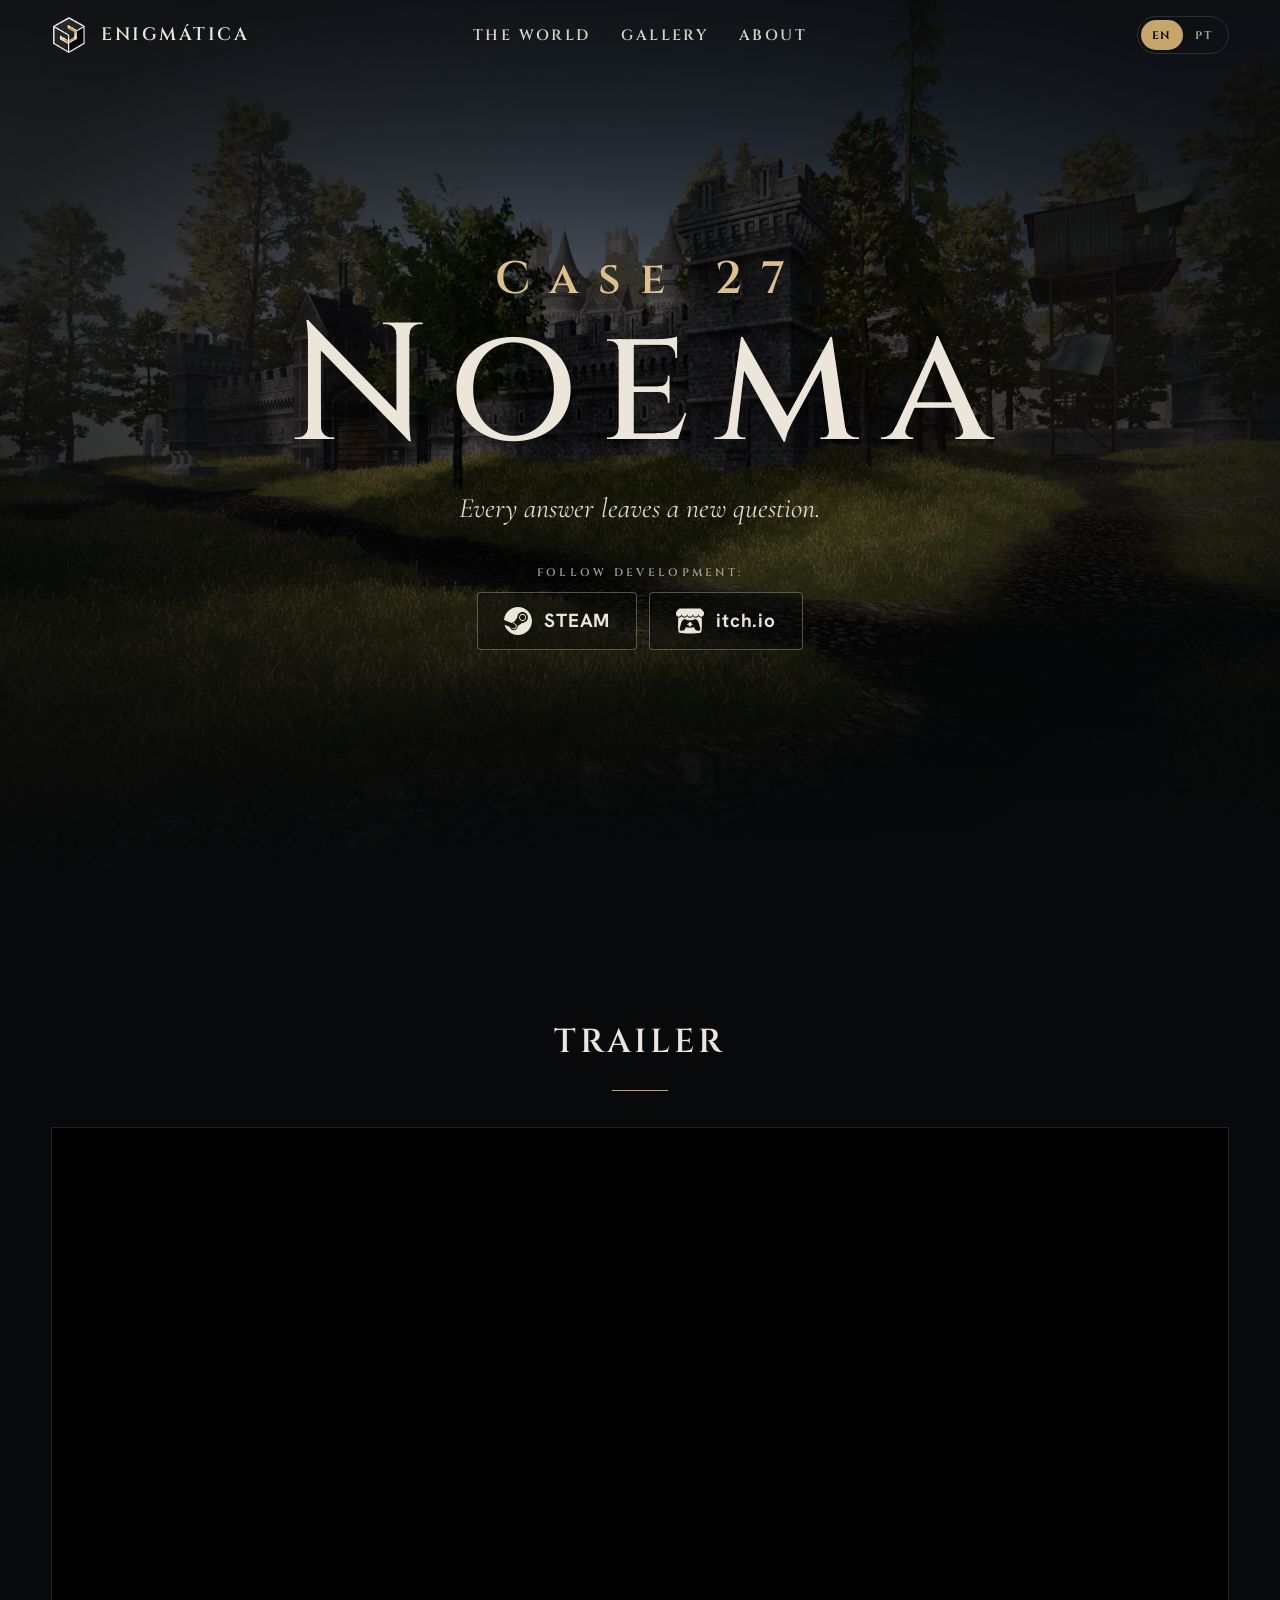
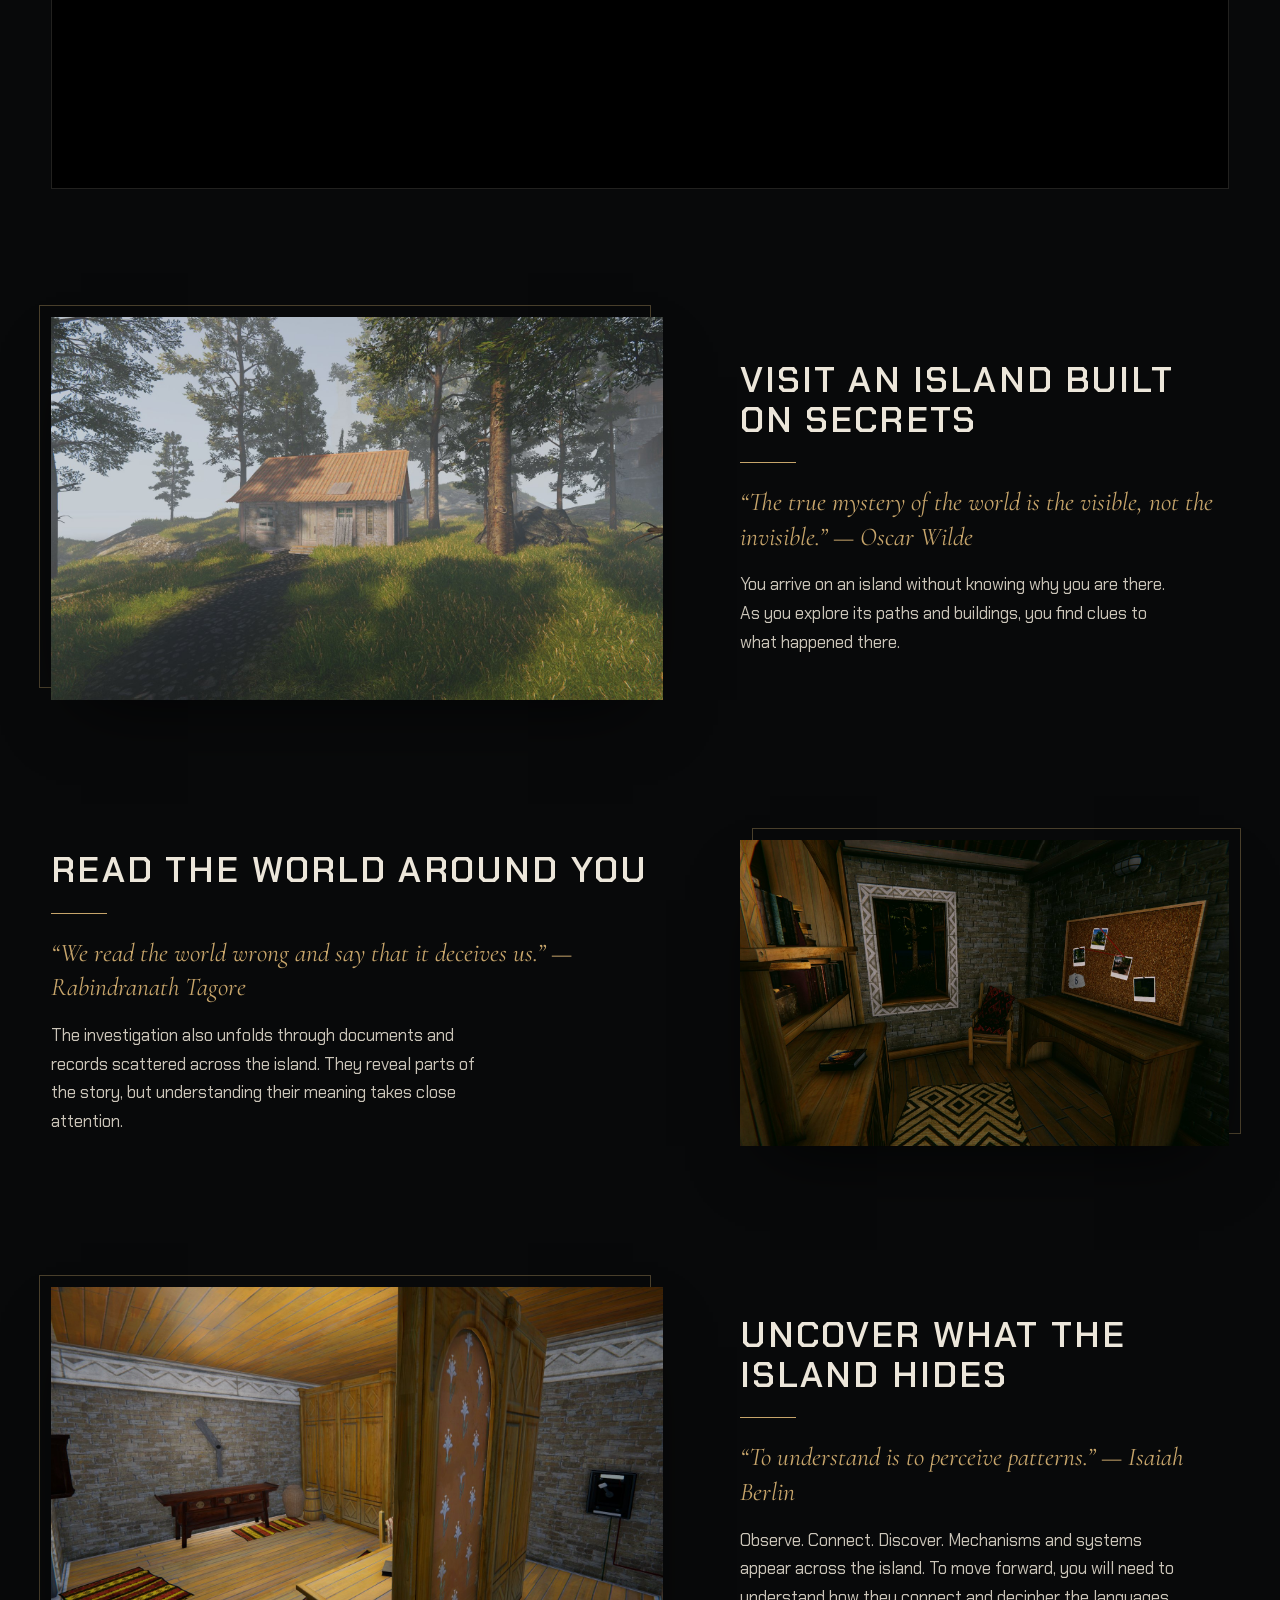
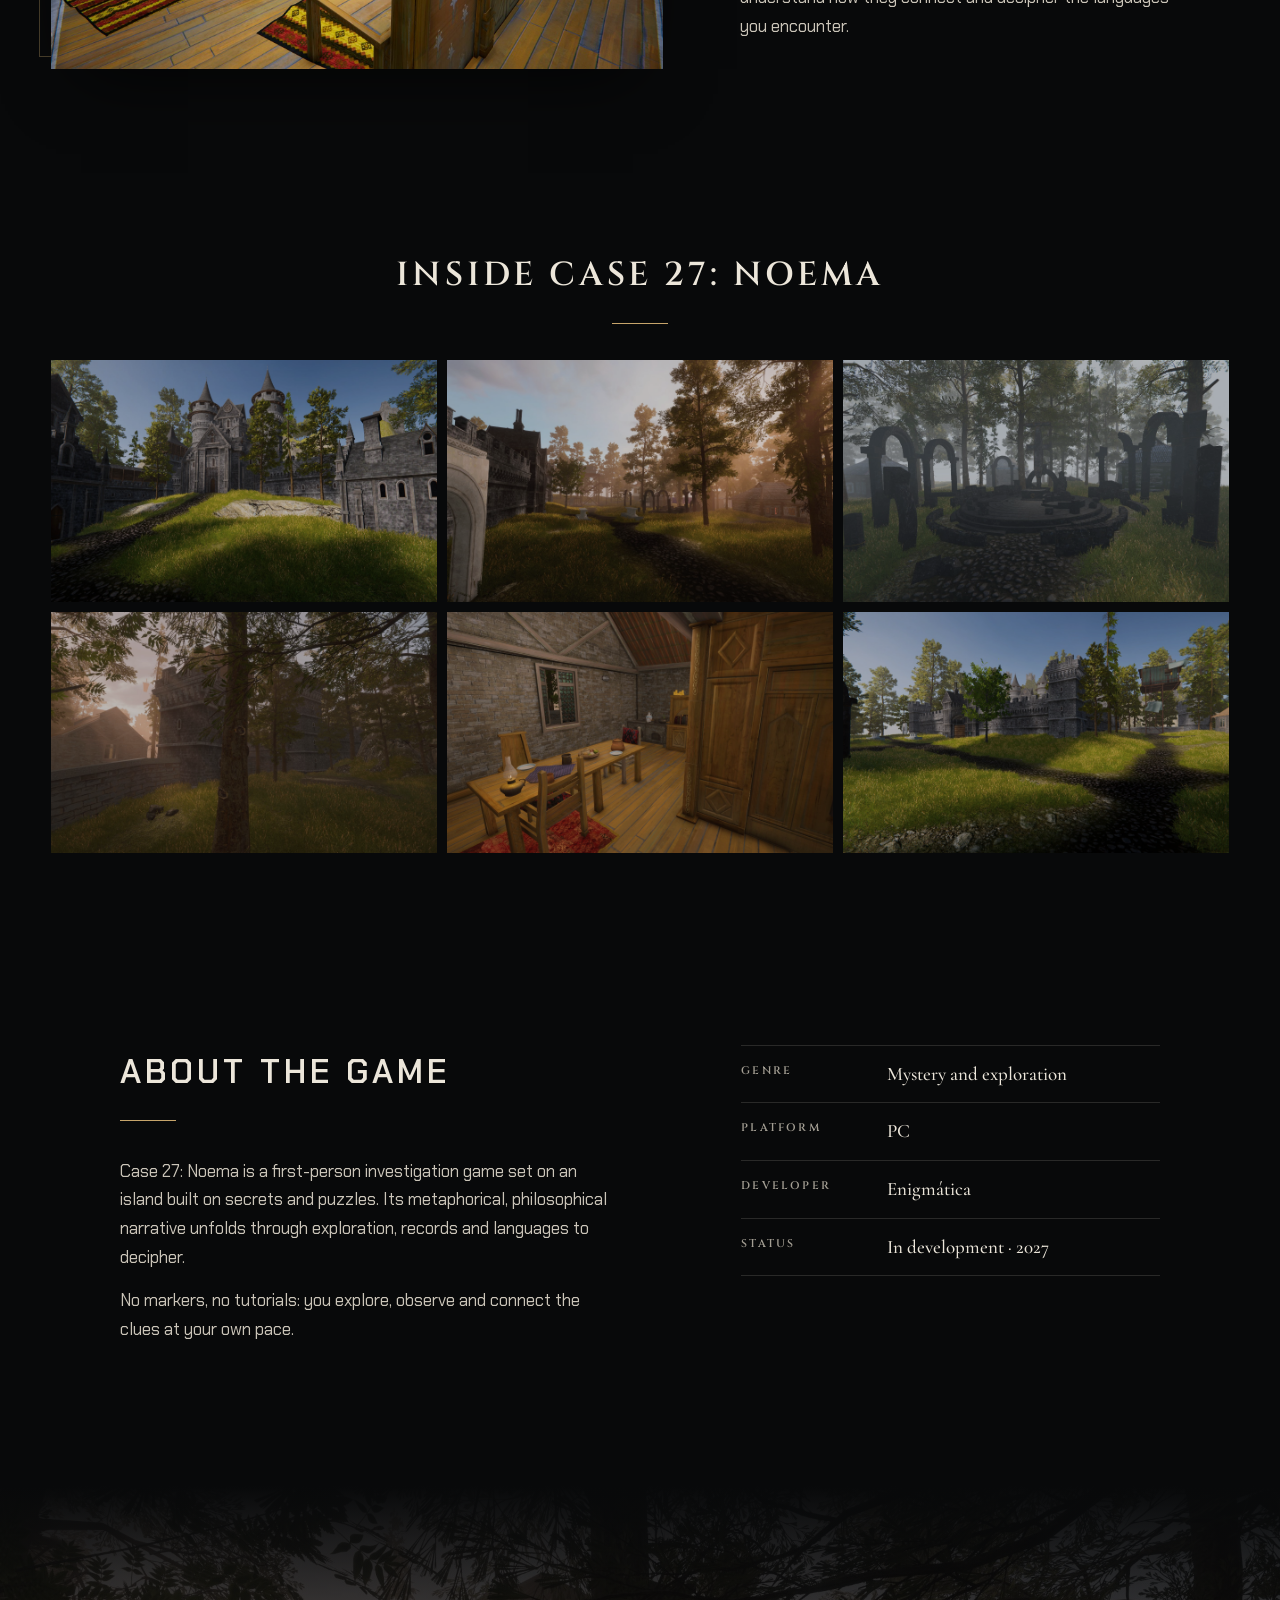
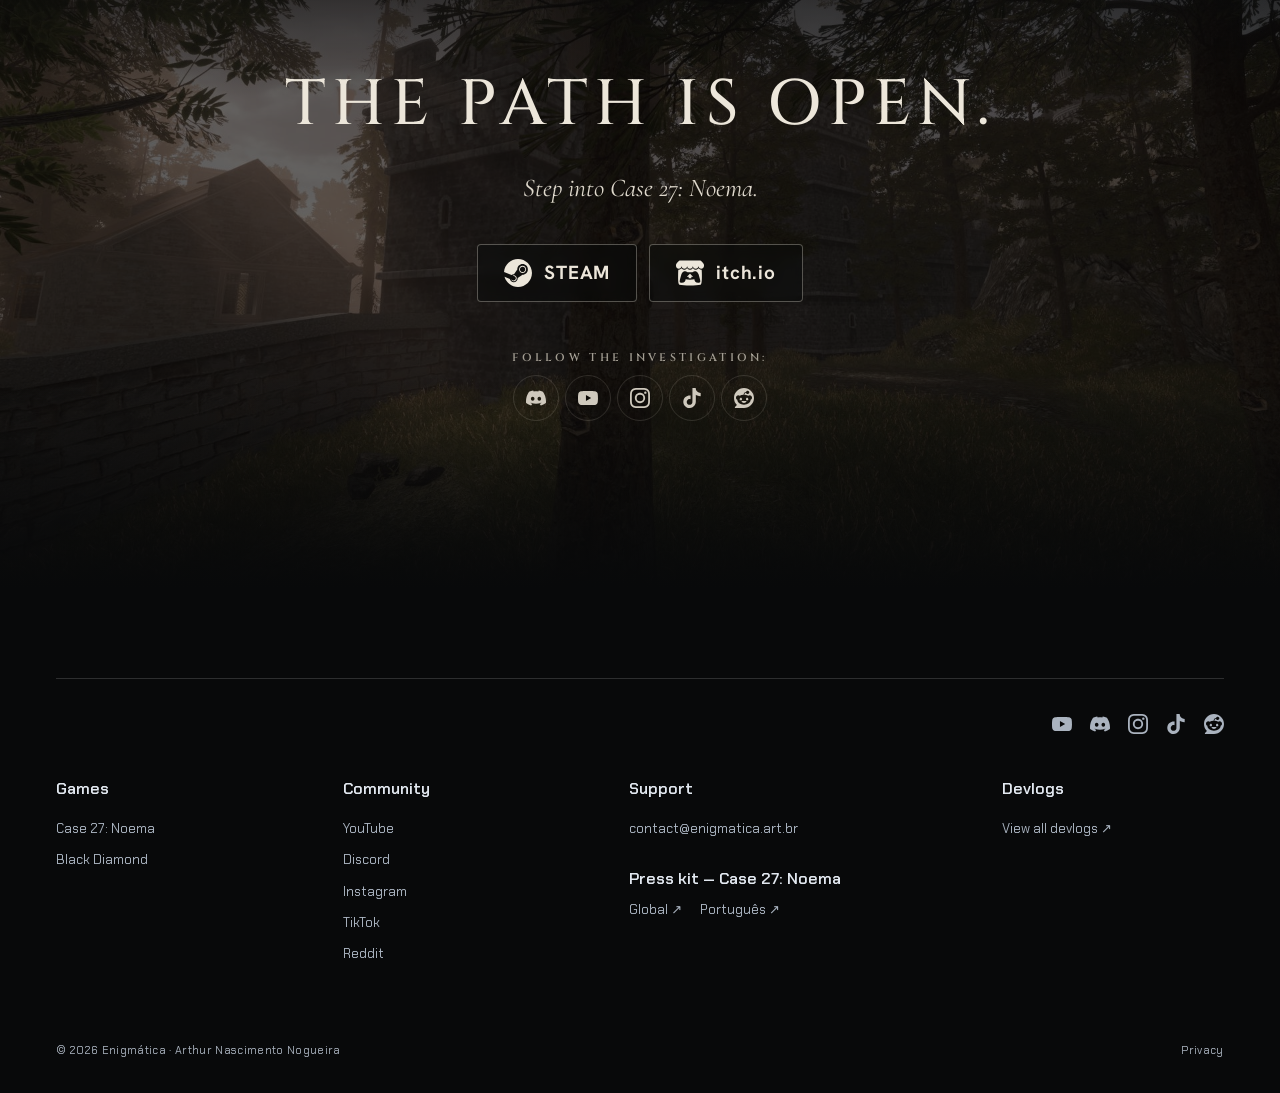
==== commit 7d40855f: "Remover aviso do topo e ampliar discretamente Case 27" ====
--- a/noema/index.html
+++ b/noema/index.html
@@ -12,7 +12,7 @@
   <link rel="icon" href="../assets/images/enigmatica-logo.png">
   <link rel="preload" href="../assets/images/principal.jpg" as="image">
   <link rel="preload" href="../assets/fonts/cinzel-latin-wght-normal.woff2" as="font" type="font/woff2" crossorigin>
-  <link rel="stylesheet" href="../assets/noema.css?v=20261112">
+  <link rel="stylesheet" href="../assets/noema.css?v=20261116-detail">
   <title>Case 27: Noema — Enigmática</title>
   <link rel="stylesheet" href="../assets/hub-footer.css?v=20261112d">
 </head>
@@ -41,7 +41,6 @@
     <section class="hero" aria-labelledby="game-title">
       <div class="hero-bg" aria-hidden="true"><img src="../assets/images/principal.jpg" alt=""></div>
       <div class="hero-inner">
-        <p class="kicker" data-i18n="kicker">In development · 2027</p>
         <h1 id="game-title" class="logotype" aria-label="Case 27: Noema"><span class="logo-case" aria-hidden="true">Case 27</span><span class="logo-main" aria-hidden="true">Noema</span></h1>
         <p class="hero-line" data-i18n="heroLine">Every answer leaves a new question.</p>
         <div class="buy">
--- a/assets/noema.css
+++ b/assets/noema.css
@@ -68,7 +68,7 @@
 .hero-inner { position: relative; z-index: 2; padding: 120px var(--gut) 110px; display: grid; justify-items: center; animation: fadeUp 1.6s .5s cubic-bezier(.2, .7, .2, 1) both; }
 .kicker { margin: 0 0 22px; font: 600 12px/1 'Cinzel', serif; letter-spacing: .34em; text-transform: uppercase; color: var(--gold); }
 .logotype { display: grid; justify-items: center; line-height: .9; text-shadow: 0 8px 40px rgba(0, 0, 0, .55); }
-.logo-case { font-size: clamp(26px, 3.4vw, 46px); font-weight: 600; letter-spacing: .42em; margin-right: -.42em; color: #dcc08c; margin-bottom: .3em; }
+.logo-case { font-size: clamp(27px, 3.55vw, 48px); font-weight: 600; letter-spacing: .42em; margin-right: -.42em; color: #dcc08c; margin-bottom: .3em; }
 .logo-main { font-size: clamp(64px, 13vw, 190px); font-weight: 500; letter-spacing: .14em; margin-right: -.14em; }
 .hero-line { margin: 26px 0 40px; font: italic 400 clamp(20px, 2.2vw, 28px)/1.3 'Cormorant', serif; color: #ded8cc; }
 .buy { display: grid; justify-items: center; gap: 14px; }
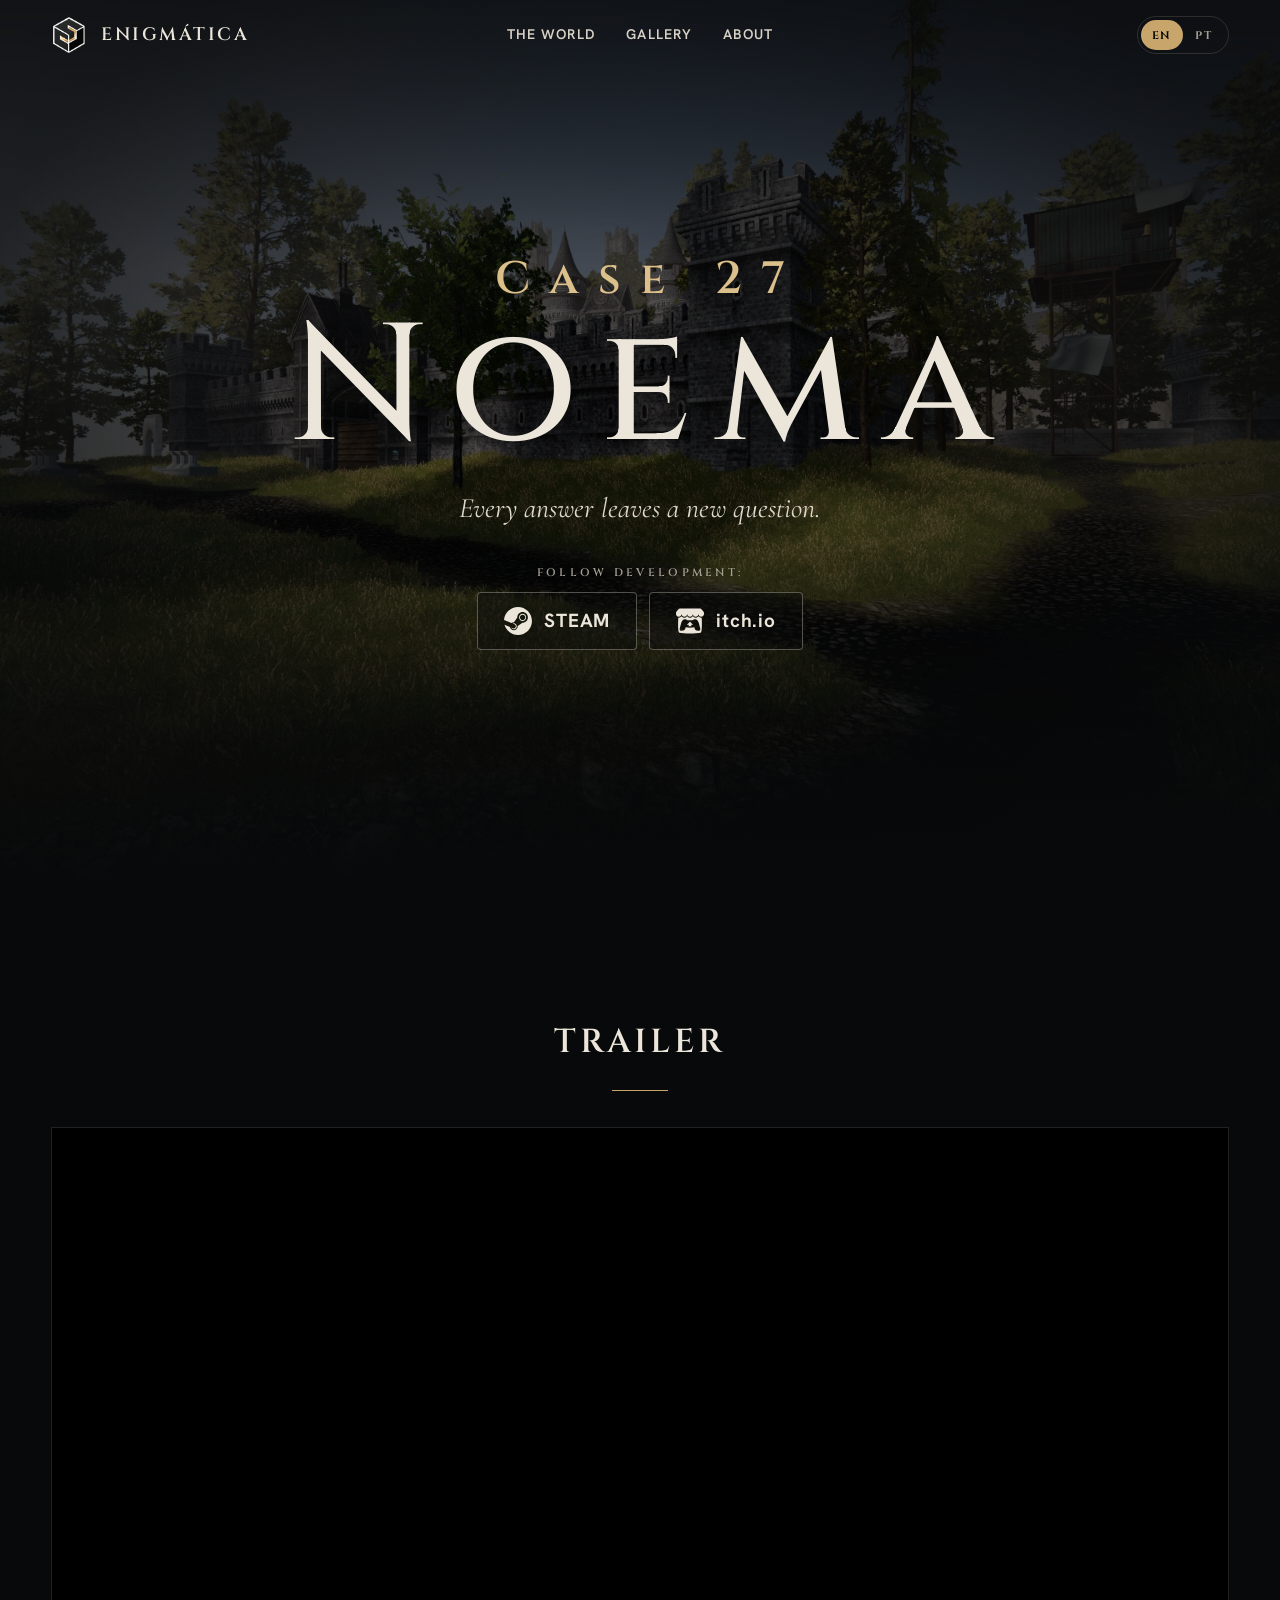
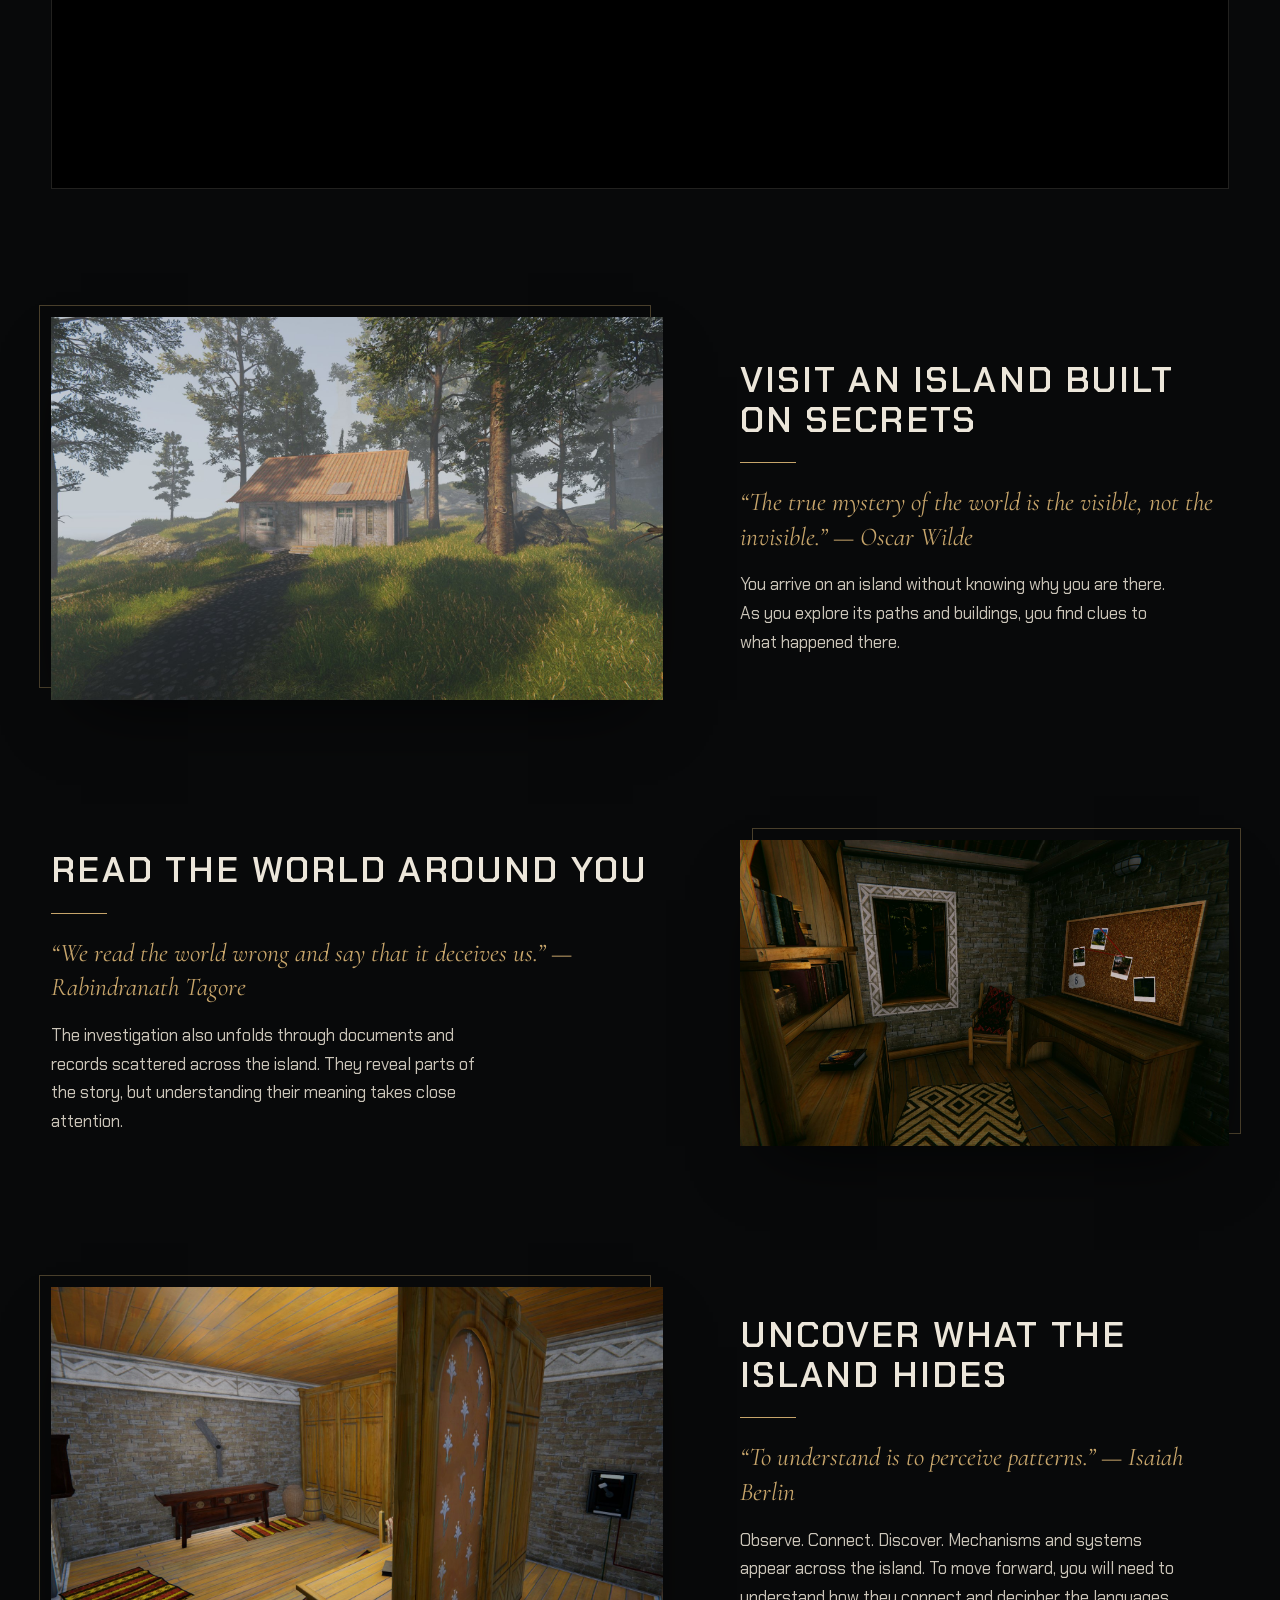
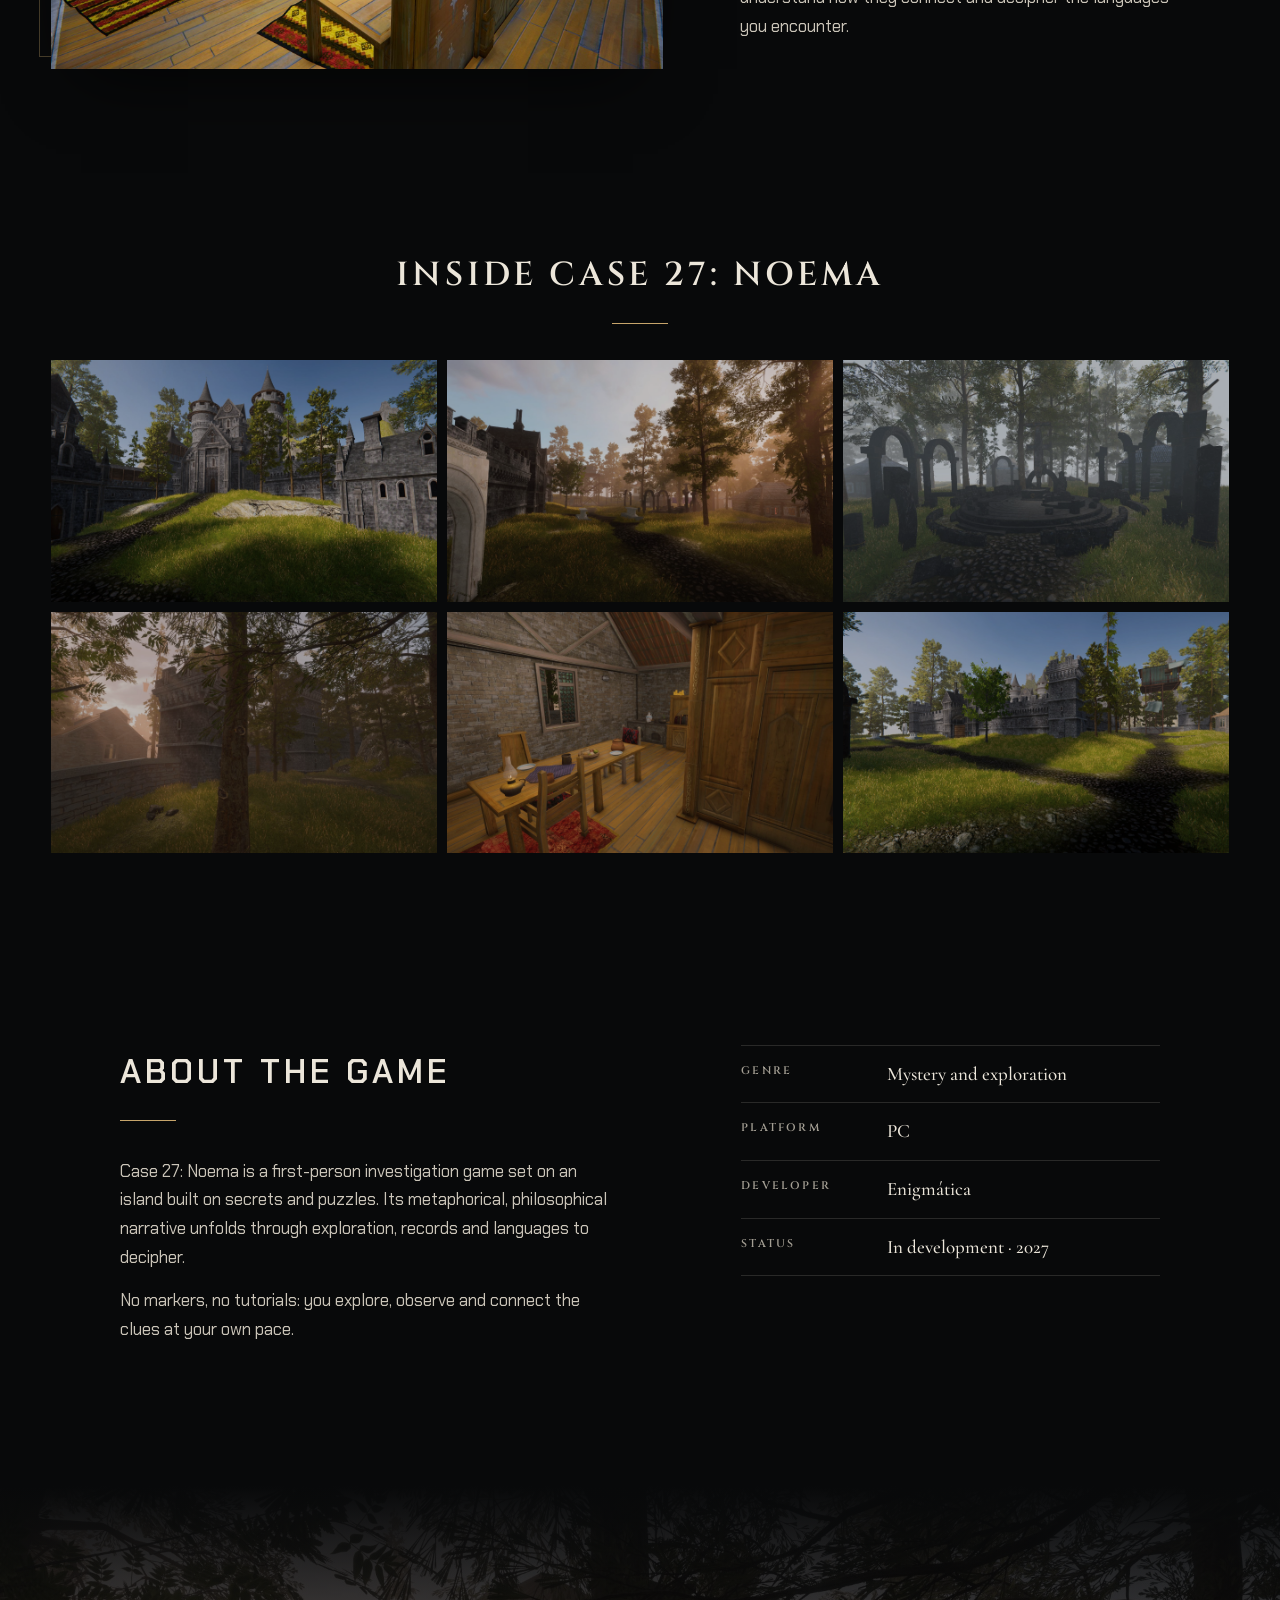
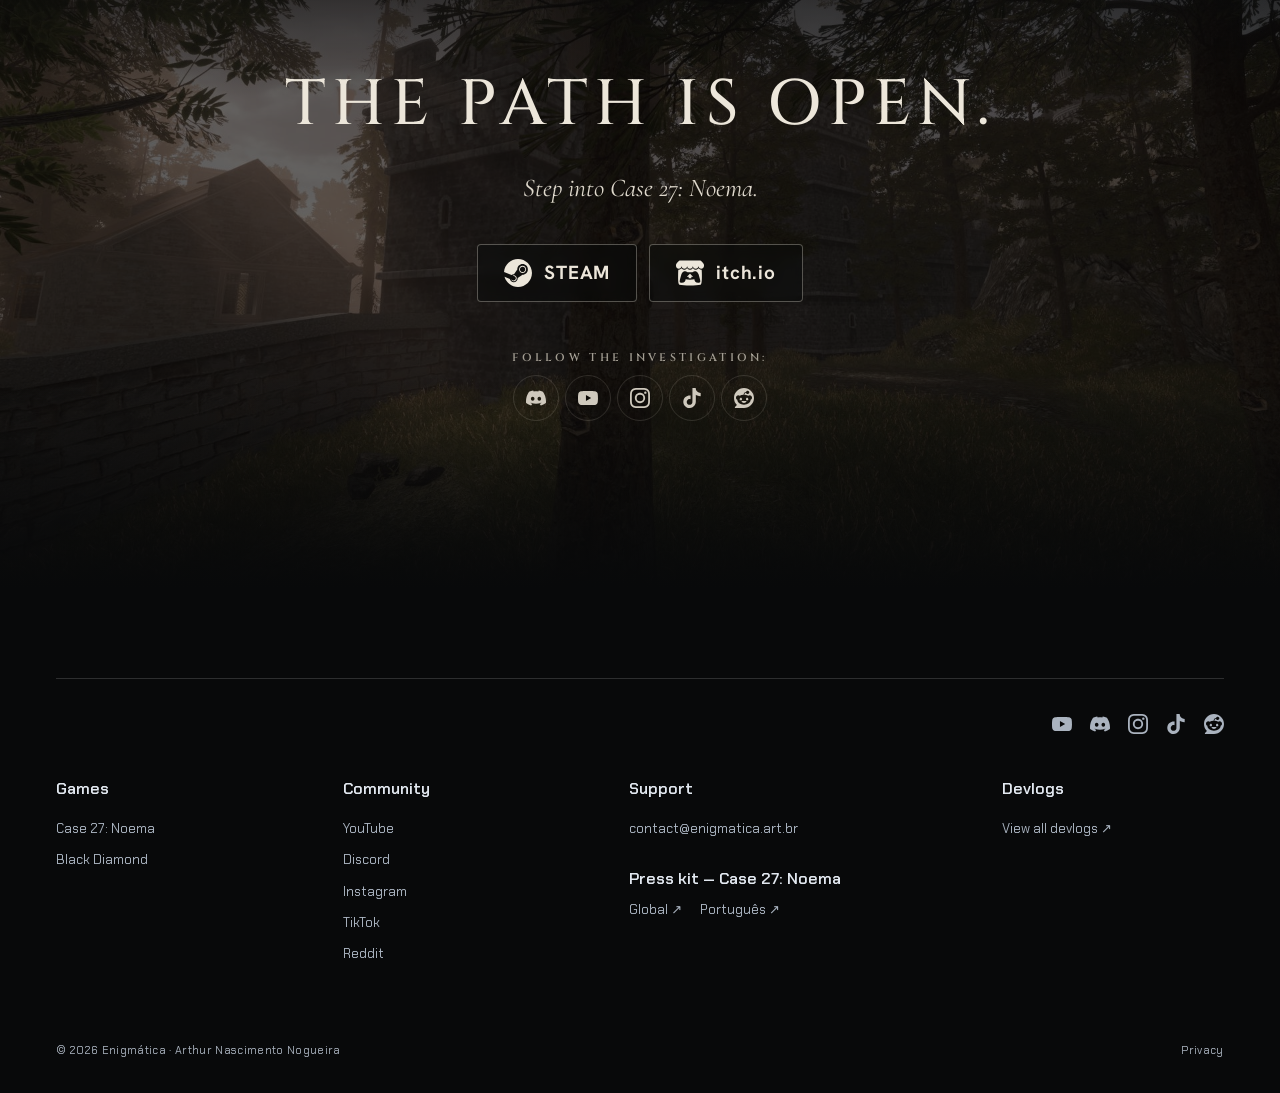
==== commit d1d8474a: "Padronizar menus em Hanken sem serifa com tamanho de 14px" ====
--- a/noema/index.html
+++ b/noema/index.html
@@ -14,7 +14,7 @@
   <link rel="preload" href="../assets/fonts/cinzel-latin-wght-normal.woff2" as="font" type="font/woff2" crossorigin>
   <link rel="stylesheet" href="../assets/noema.css?v=20261116-detail">
   <title>Case 27: Noema — Enigmática</title>
-  <link rel="stylesheet" href="../assets/hub-footer.css?v=20261112d">
+  <link rel="stylesheet" href="../assets/hub-footer.css?v=20261121-nav">
 </head>
 <body>
   <a class="skip-link" href="#content" data-i18n="skip">Skip to content</a>
@@ -133,8 +133,8 @@
     <button type="button" class="lb-close" aria-label="Close" data-i18n-attr="aria-label:close">×</button>
   </dialog>
 
-  <script src="../assets/noema-i18n.js?v=20261113"></script>
-  <script src="../assets/i18n.js?v=20261112"></script>
+  <script src="../assets/noema-i18n.js?v=20261116-global"></script>
+  <script src="../assets/i18n.js?v=20261116-global"></script>
   <script src="../assets/hub-footer.js?v=20261112"></script>
   <script src="../assets/noema.js?v=20261112"></script>
 </body>
--- a/assets/hub-footer.css
+++ b/assets/hub-footer.css
@@ -11,7 +11,7 @@
 
 .enigmatica-footer .footer-press{margin-top:28px}.enigmatica-footer .footer-links .footer-press h2{margin:0 0 8px}.enigmatica-footer .footer-links .press-game{margin:0 0 12px;font-size:12px;line-height:1.5;color:#aab4c1}.enigmatica-footer .footer-links .press-links{display:flex;flex-wrap:wrap;gap:10px 18px}.enigmatica-footer .footer-links .press-links a{margin:0}
 
-/* Alinha apenas as medidas da marca e dos textos do menu; preserva Cinzel e os botões. */
-.site-header .brand{font-size:18px;line-height:1.1;gap:14px}.site-header .brand img{width:36px;height:36px}.site-header .main-nav a{font-size:15px}
-@media(max-width:1000px){.site-header .brand{font-size:15px;gap:10px}.site-header .brand img{width:30px;height:30px}.site-header .main-nav a{font-size:12px}}
+/* Menu usa a mesma tipografia e tamanho do Hub; mantém a marca e os botões. */
+.site-header .brand{font-size:18px;line-height:1.1;gap:14px}.site-header .brand img{width:36px;height:36px}.site-header .main-nav a{font:600 14px/1.4 'Hanken',system-ui,sans-serif;letter-spacing:.08em}
+@media(max-width:1000px){.site-header .brand{font-size:15px;gap:10px}.site-header .brand img{width:30px;height:30px}.site-header .main-nav a{font-size:14px}}
 @media(max-width:640px){.site-header .brand span{display:inline}}
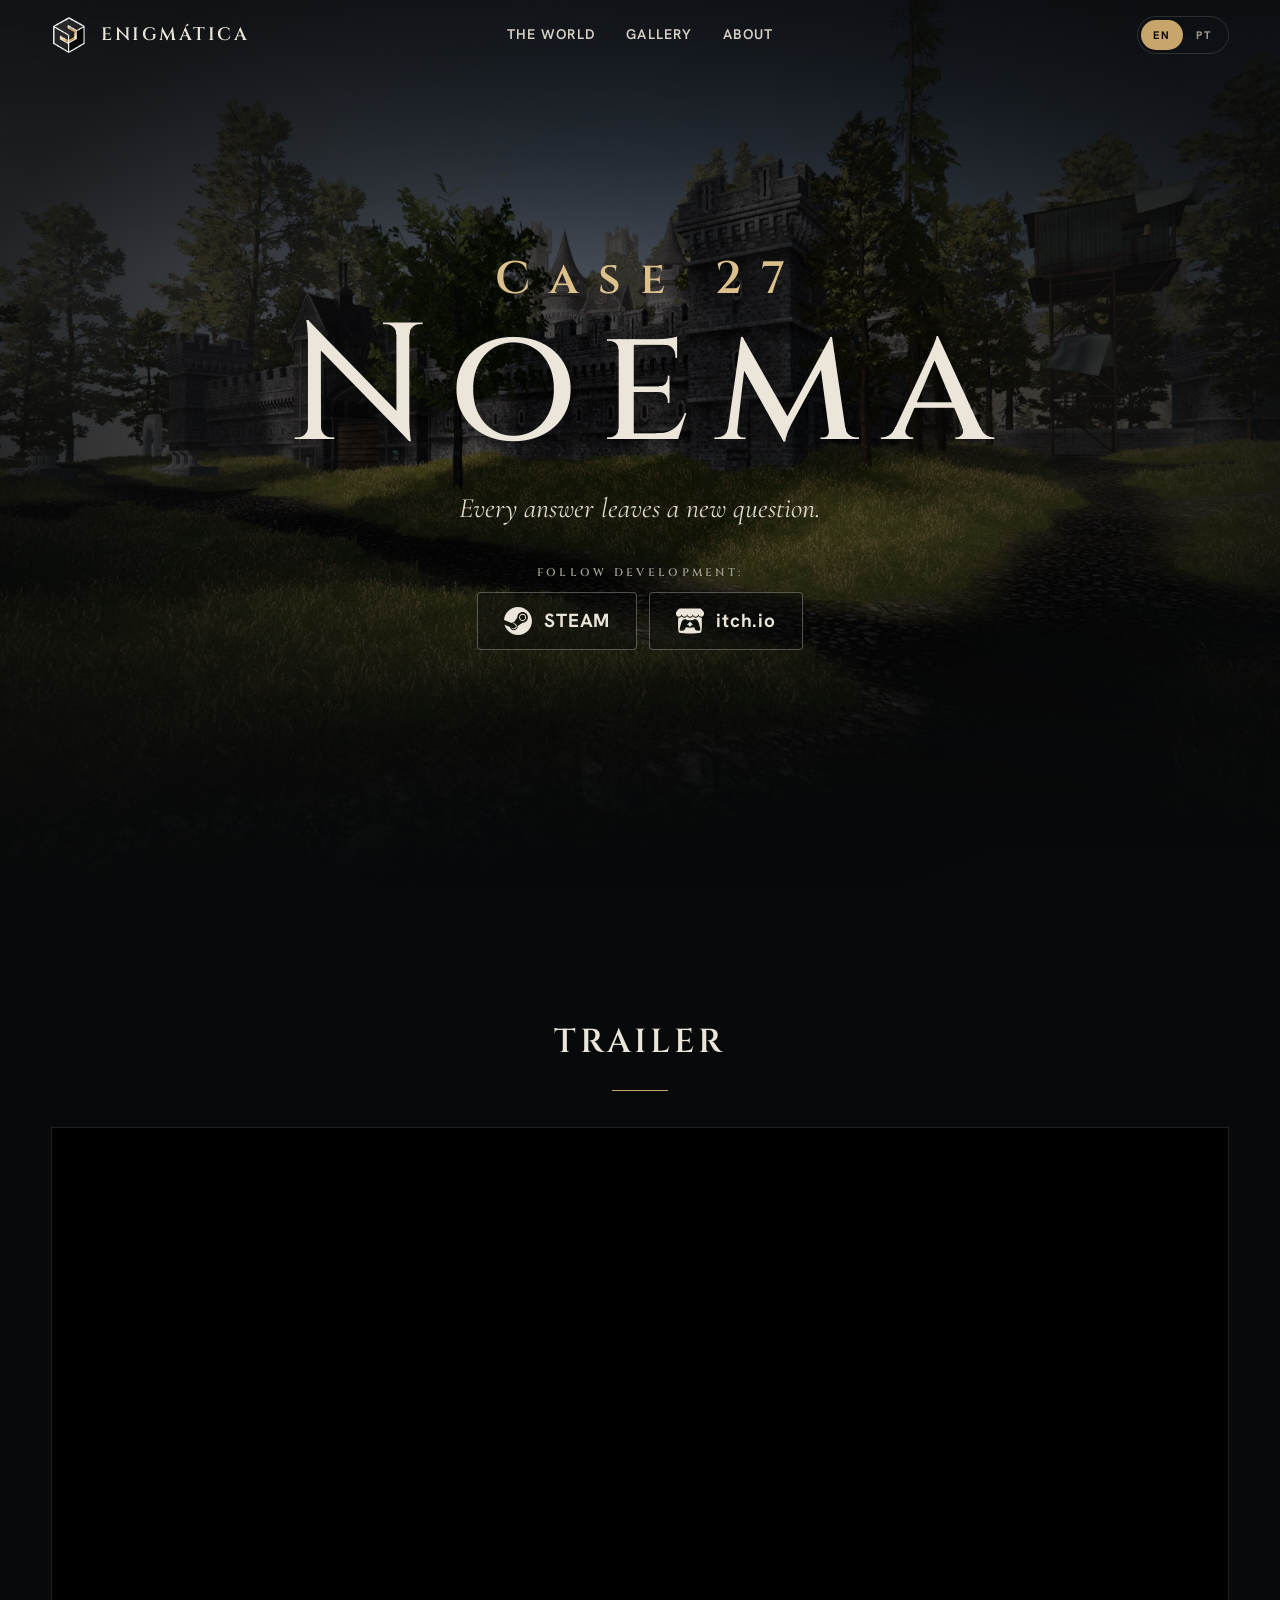
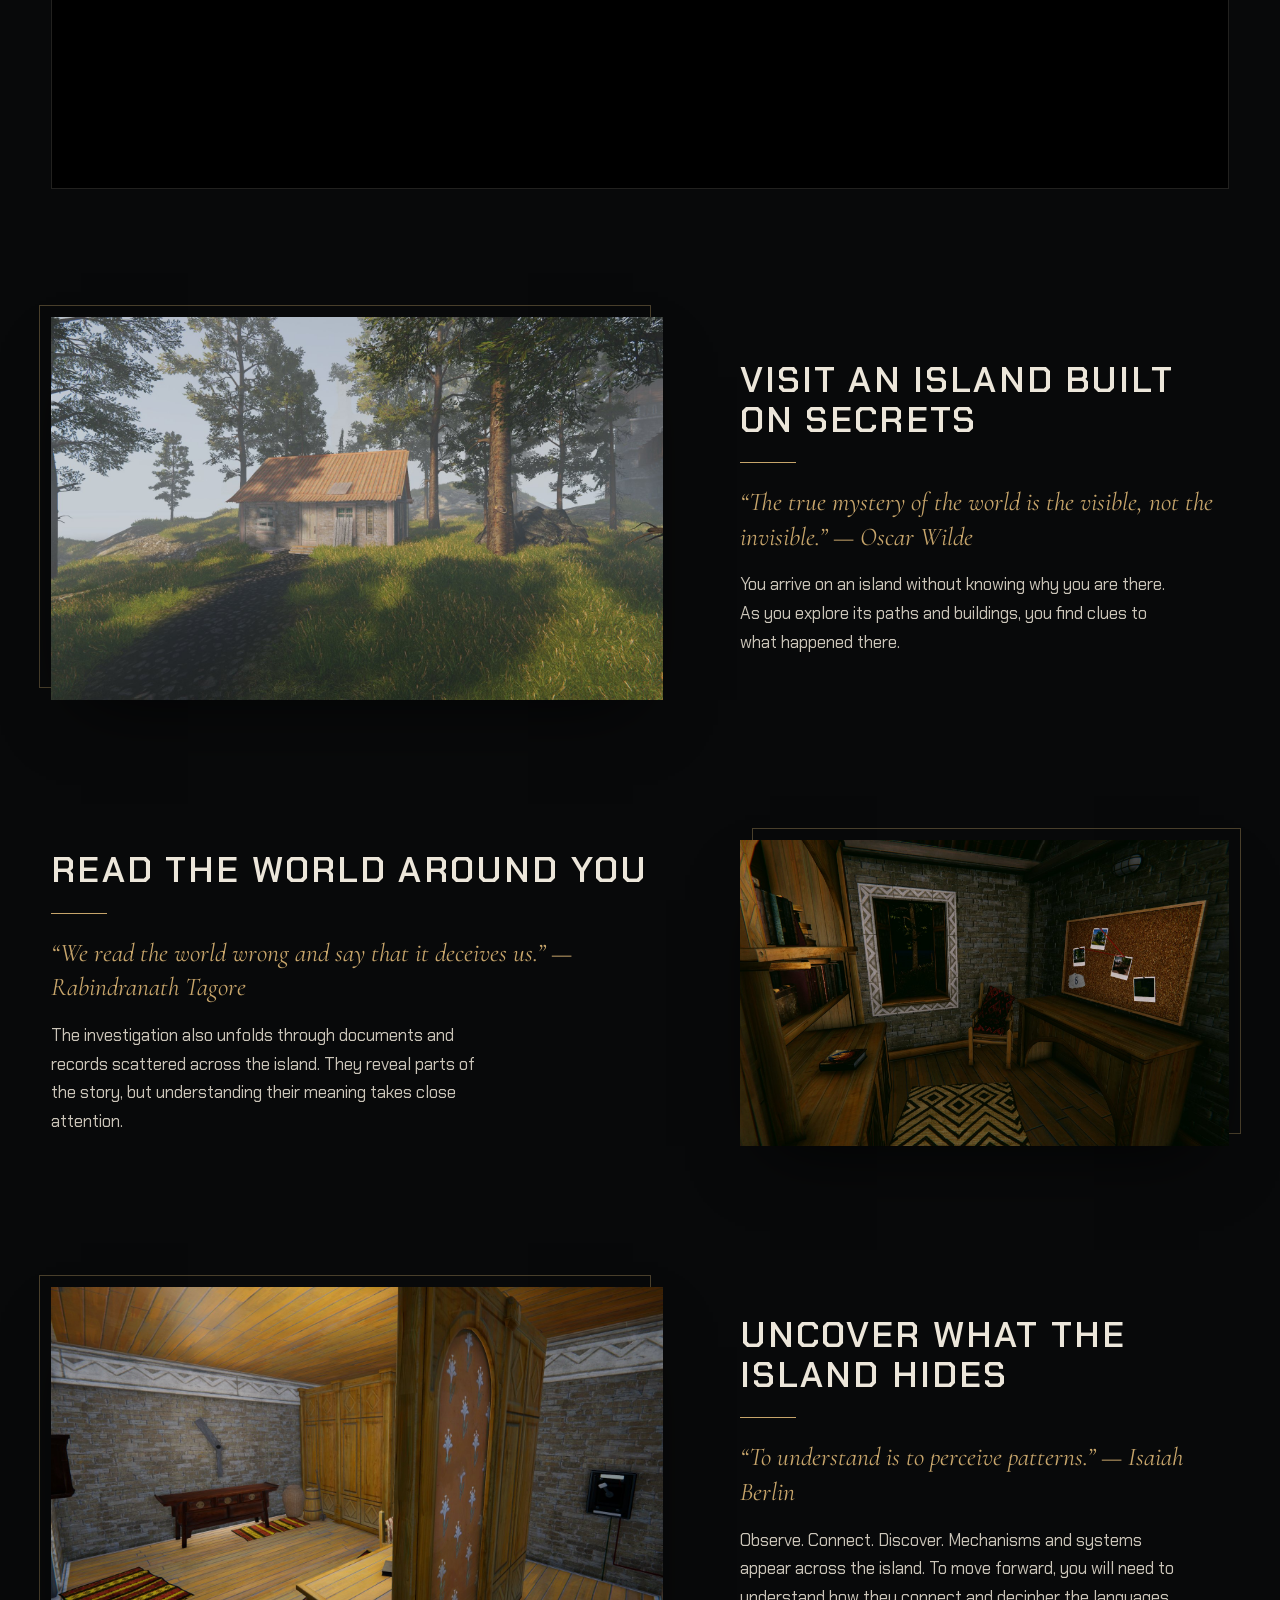
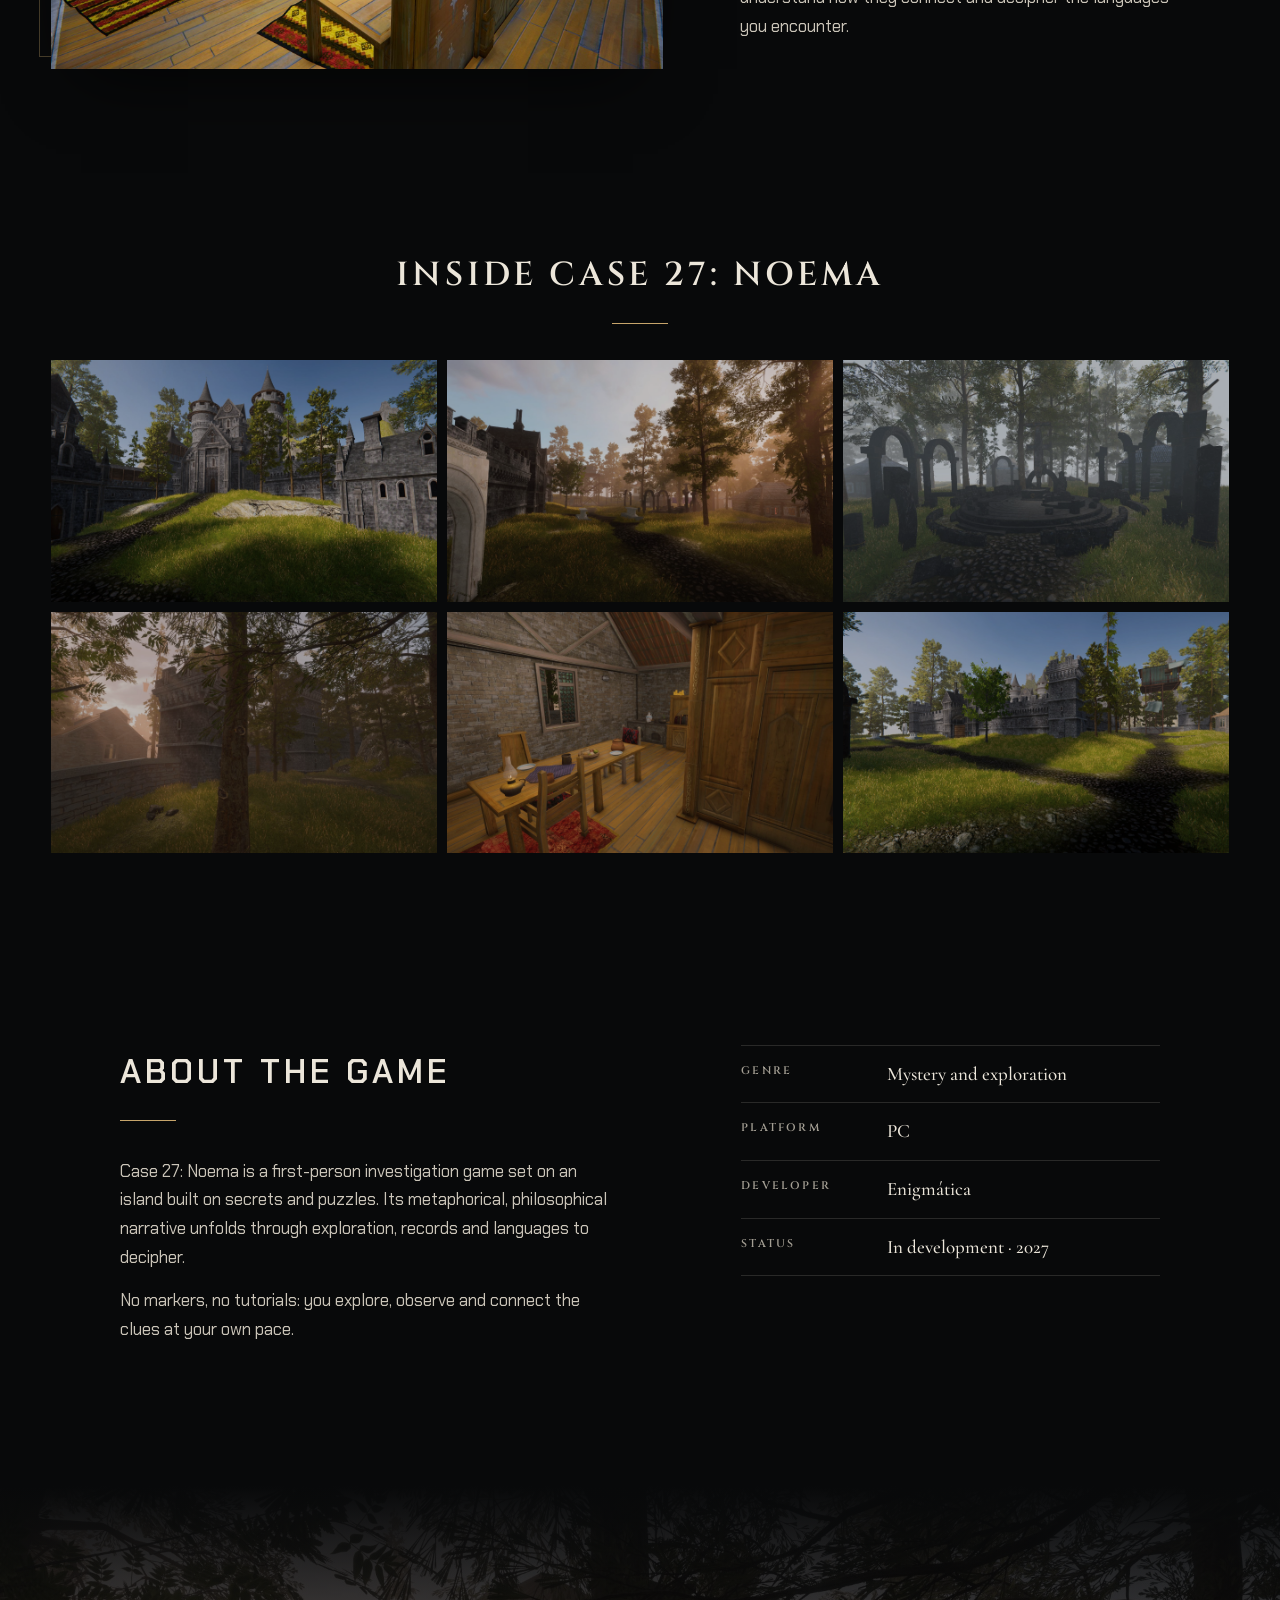
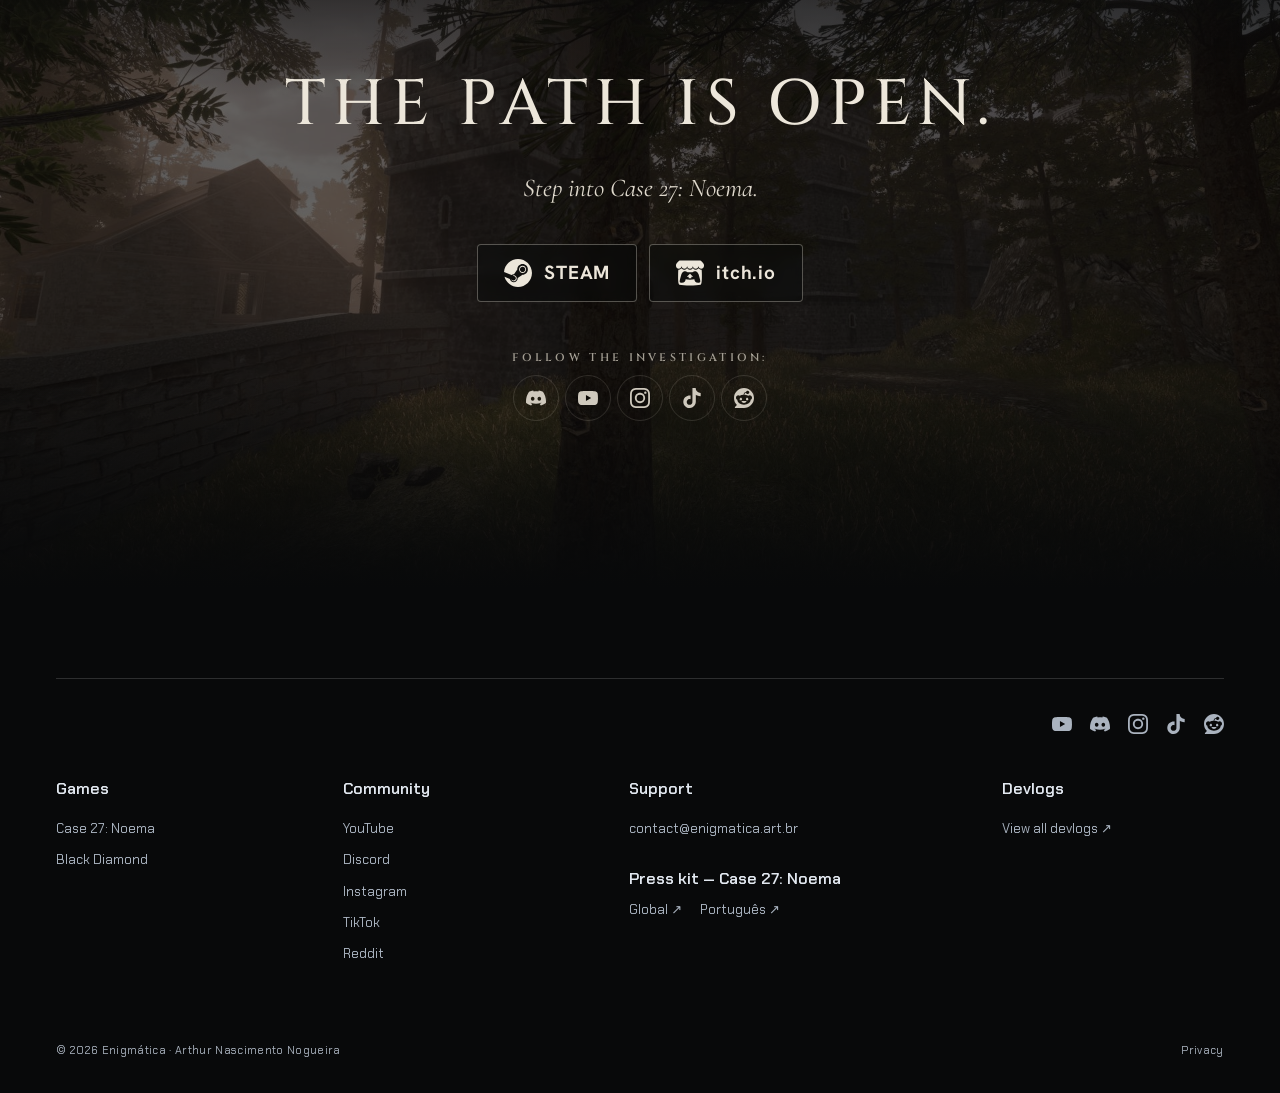
==== commit 854b9892: "Usar Hanken sem serifa nos botões EN/PT" ====
--- a/noema/index.html
+++ b/noema/index.html
@@ -14,7 +14,7 @@
   <link rel="preload" href="../assets/fonts/cinzel-latin-wght-normal.woff2" as="font" type="font/woff2" crossorigin>
   <link rel="stylesheet" href="../assets/noema.css?v=20261116-detail">
   <title>Case 27: Noema — Enigmática</title>
-  <link rel="stylesheet" href="../assets/hub-footer.css?v=20261121-nav">
+  <link rel="stylesheet" href="../assets/hub-footer.css?v=20261121-lang">
 </head>
 <body>
   <a class="skip-link" href="#content" data-i18n="skip">Skip to content</a>
--- a/assets/hub-footer.css
+++ b/assets/hub-footer.css
@@ -15,3 +15,5 @@
 .site-header .brand{font-size:18px;line-height:1.1;gap:14px}.site-header .brand img{width:36px;height:36px}.site-header .main-nav a{font:600 14px/1.4 'Hanken',system-ui,sans-serif;letter-spacing:.08em}
 @media(max-width:1000px){.site-header .brand{font-size:15px;gap:10px}.site-header .brand img{width:30px;height:30px}.site-header .main-nav a{font-size:14px}}
 @media(max-width:640px){.site-header .brand span{display:inline}}
+
+.site-header .lang button{font-family:'Hanken',system-ui,sans-serif}
